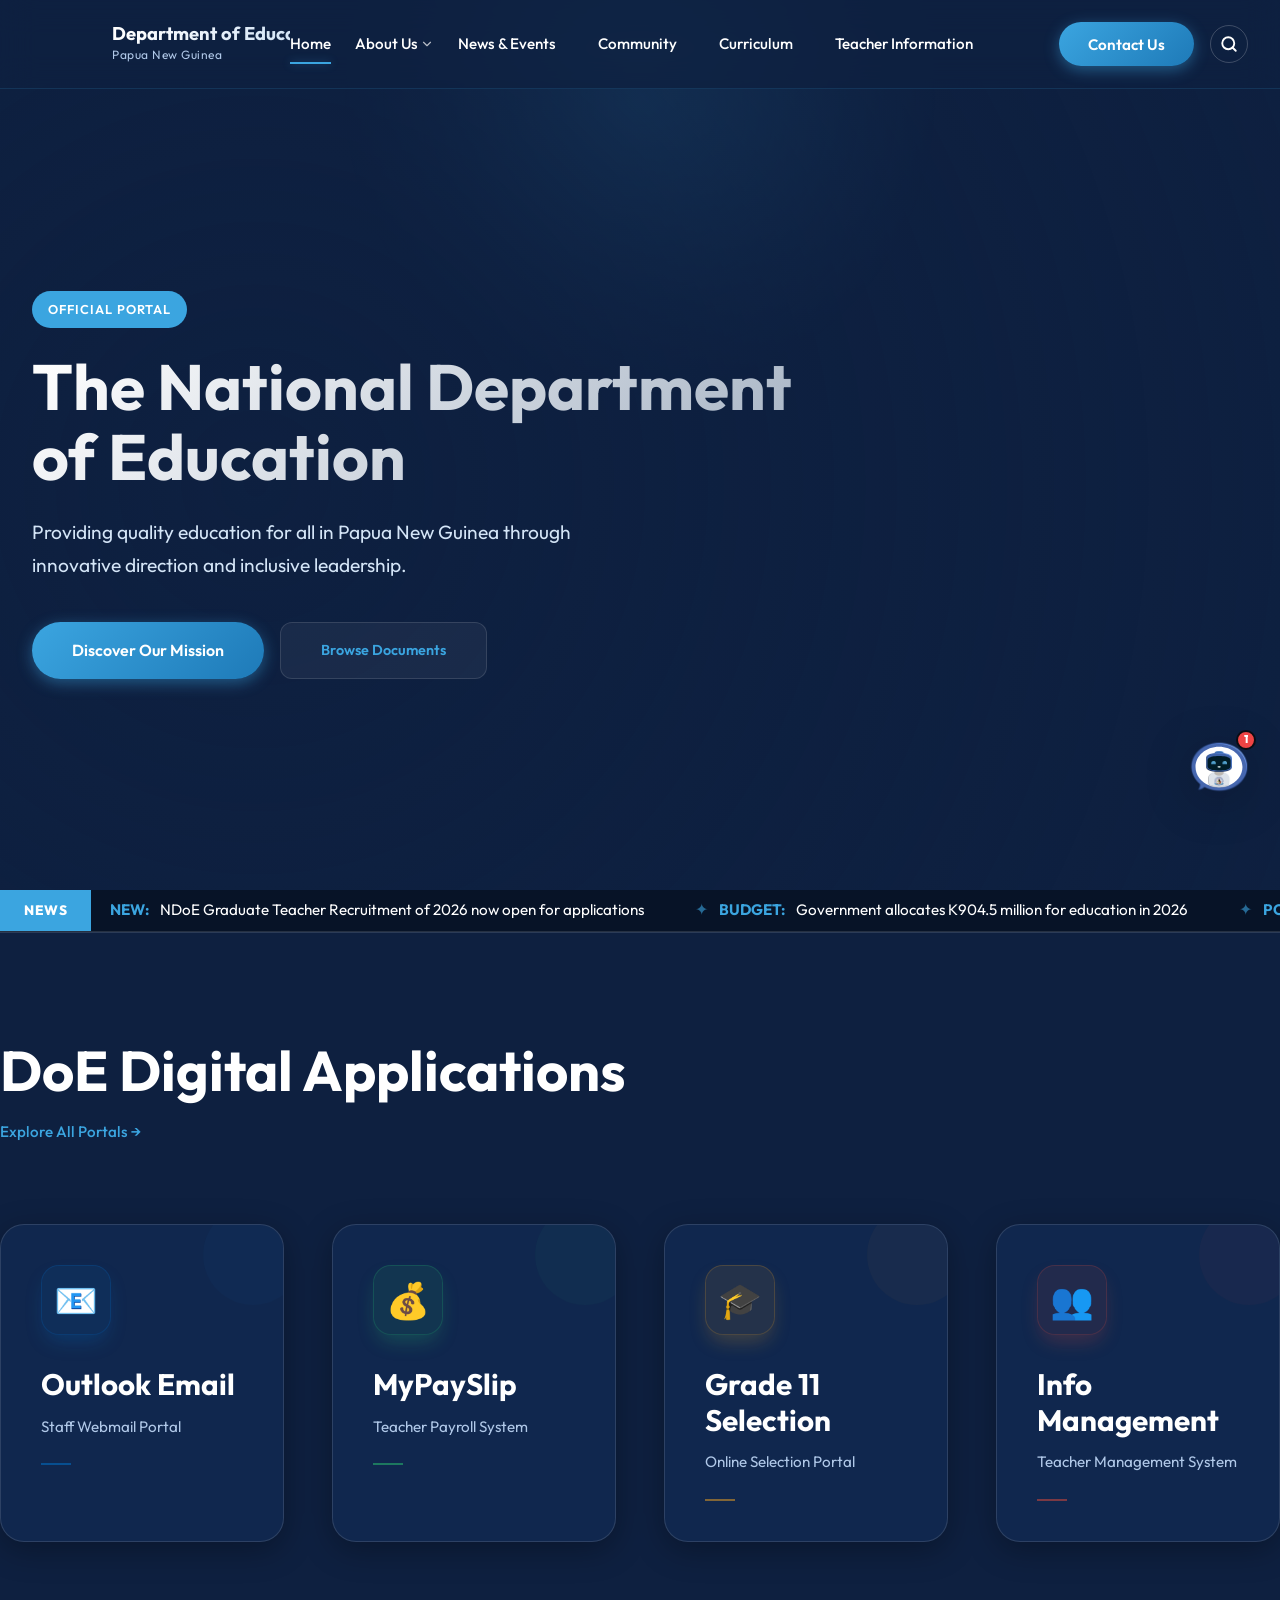
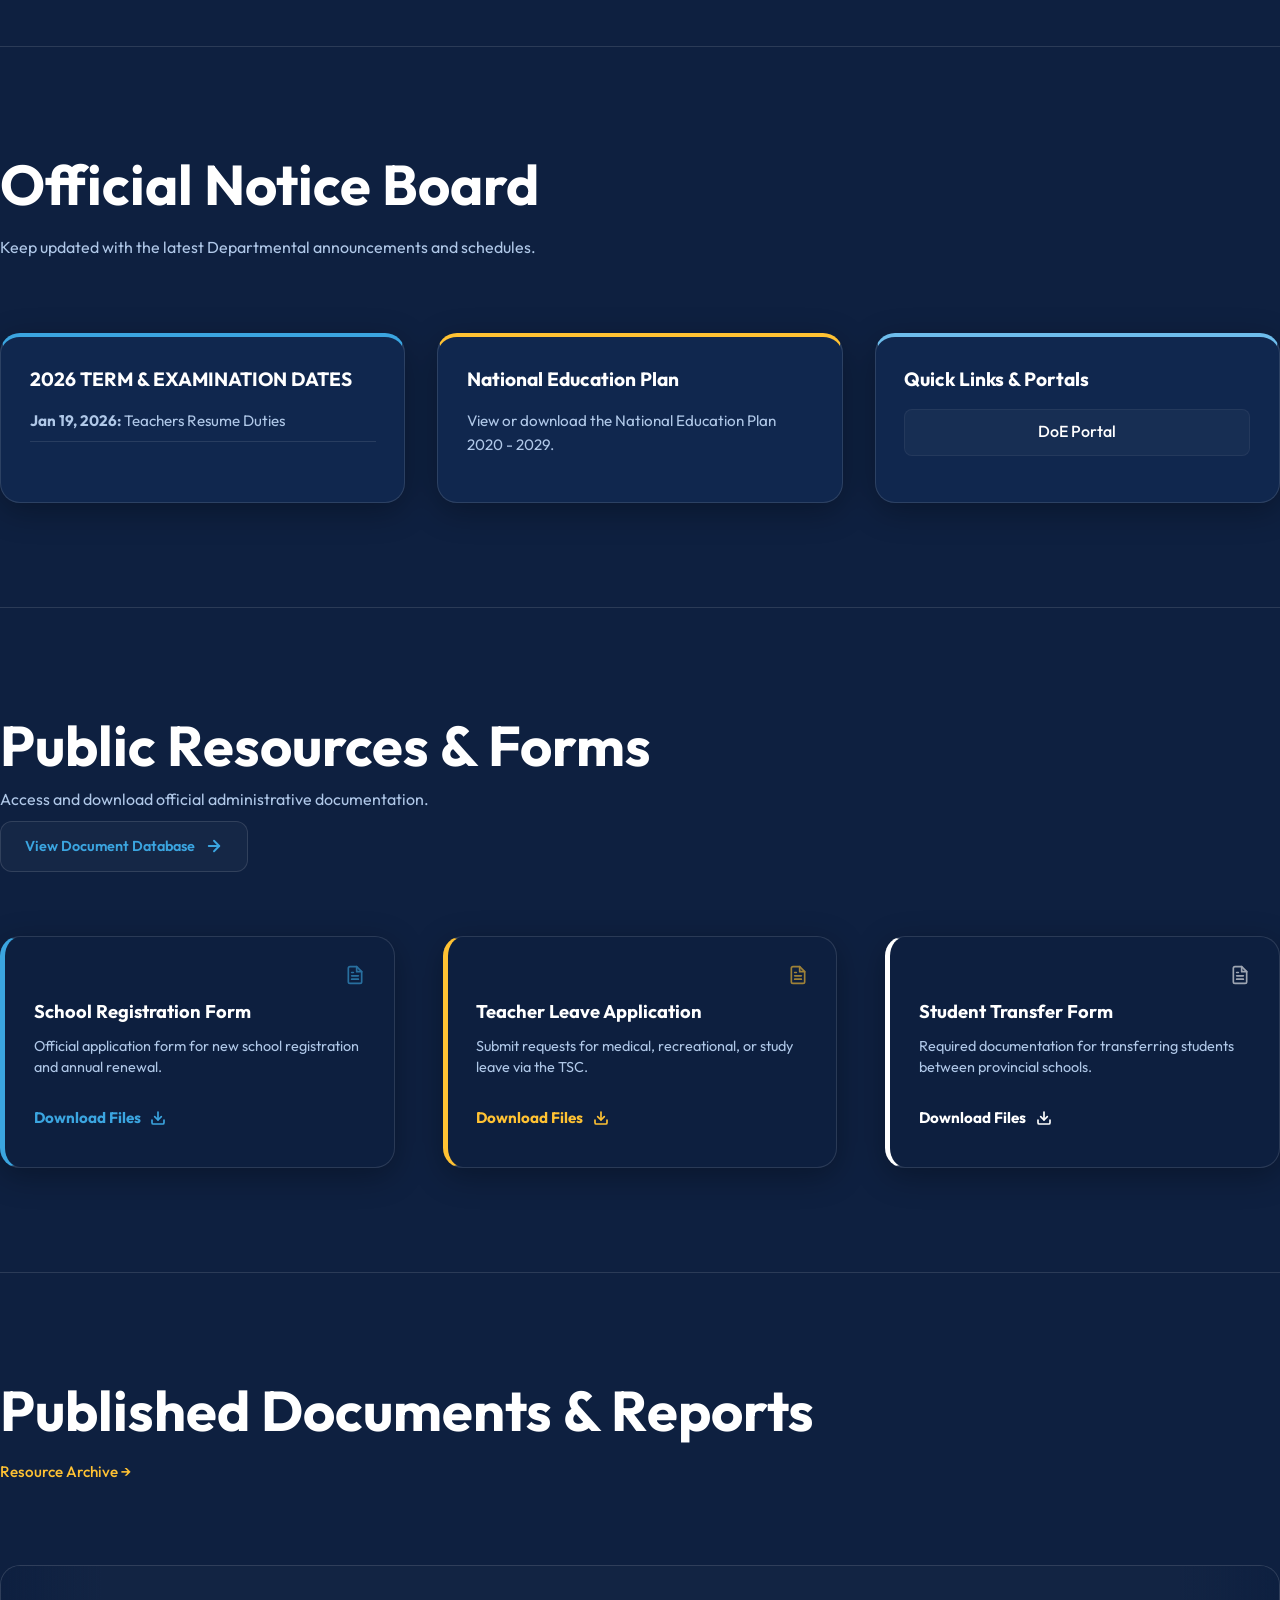
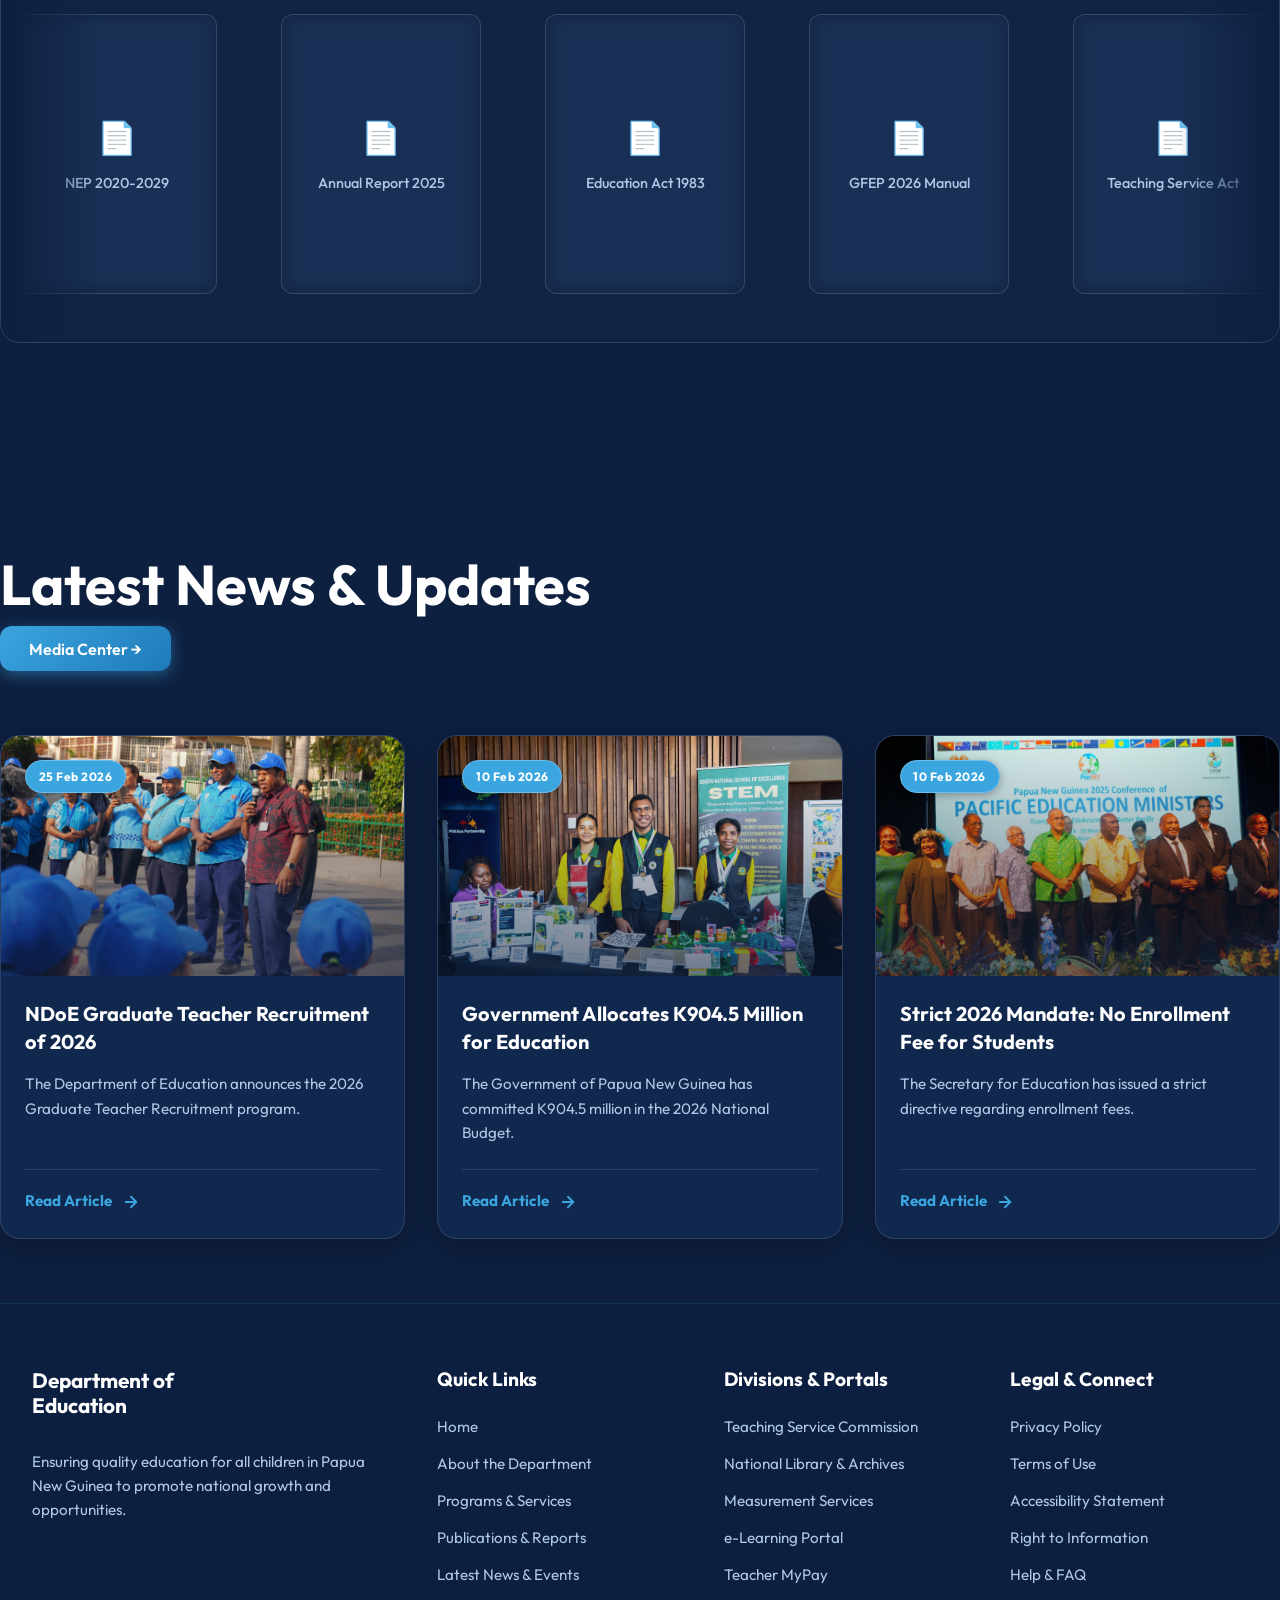
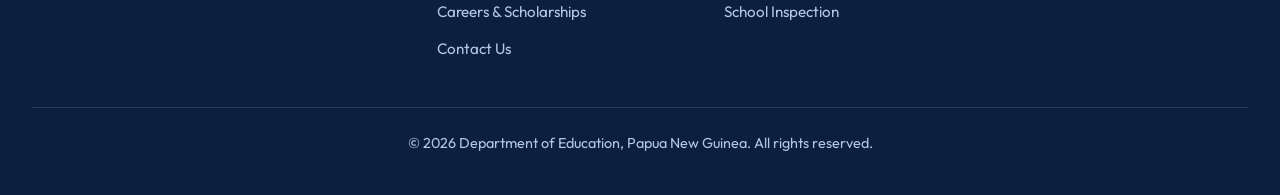
==== index.html @ d60a04a7 "style: Remove obsolete contact info blocks from page footer" ====
<!DOCTYPE html>
<html lang="en">

<head>
    <meta charset="UTF-8">
    <meta name="viewport" content="width=device-width, initial-scale=1.0, maximum-scale=1.0, user-scalable=no">
    <title>Department of Education | Papua New Guinea</title>
    <meta name="description"
        content="National Department of Education Papua Guinea — Providing quality education, curriculum resources, and administrative services for all PNG citizens.">
    <meta name="keywords"
        content="Education PNG, Papua New Guinea Schools, DoE PNG, Curriculum Resources, Teacher Resources, PNG Education Portal">
    <link rel="canonical" href="https://education.gov.pg">

    <!-- Open Graph / Facebook -->
    <meta property="og:type" content="website">
    <meta property="og:url" content="https://education.gov.pg/">
    <meta property="og:title" content="Department of Education | Papua New Guinea">
    <meta property="og:description"
        content="Providing quality education and resources for all citizens of Papua New Guinea.">
    <meta property="og:image" content="https://education.gov.pg/assets/images/logo/DoE-Logo.png">

    <!-- Twitter -->
    <meta property="twitter:card" content="summary_large_image">
    <meta property="twitter:url" content="https://education.gov.pg/">
    <meta property="twitter:title" content="Department of Education | Papua New Guinea">
    <meta property="twitter:description"
        content="Providing quality education and resources for all citizens of Papua New Guinea.">
    <meta property="twitter:image" content="https://education.gov.pg/assets/images/logo/DoE-Logo.png">

    <!-- Styles & Fonts -->
    <link rel="preconnect" href="https://fonts.googleapis.com">
    <link rel="preconnect" href="https://fonts.gstatic.com" crossorigin>
    <link href="https://fonts.googleapis.com/css2?family=Outfit:wght@300;400;500;600;700;800&display=swap"
        rel="stylesheet">
    <link rel="icon" id="favicon" type="image/png" href="assets/images/logo/DoE-Logo.png?v=2">
    <link rel="stylesheet" href="styles.css?v=2026.15">

    <!-- Lucide Icons -->
    <script src="https://unpkg.com/lucide@latest" defer></script>

    <!-- Preload Critical Assets -->
    <link rel="preload" href="components/api.js?v=2026.12" as="script">
    <link rel="preload" href="router.js?v=2026.6" as="script">
    <link rel="preload" href="components/home.js?v=2026.6" as="script">

    <meta name="theme-color" content="#0a0d14">
</head>

<body>
    <div id="toast-container" class="toast-container"></div>
    <div id="glow-blob"></div>

    <header class="glass-header">
        <div class="header-container">
            <a href="#home" class="logo">
                <img src="[data-uri]"
                    alt="Department Logo" id="header-logo" class="logo-img-placeholder">
                <div class="logo-text">
                    <h1 id="header-title">Department of Education</h1>
                    <span id="header-subtitle">Papua New Guinea</span>
                </div>
            </a>

            <nav class="main-nav">
                <a href="#home" class="nav-link">Home</a>

                <div class="dropdown">
                    <a href="#about" class="nav-link">About Us <svg xmlns="http://www.w3.org/2000/svg"
                            viewBox="0 0 24 24" fill="none" stroke="currentColor" stroke-width="2"
                            stroke-linecap="round" stroke-linejoin="round"
                            class="lucide lucide-chevron-down nav-icon-sm arrow">
                            <path d="m6 9 6 6 6-6" />
                        </svg></a>
                    <div class="dropdown-content glass-panel">
                        <a href="#about" class="dropdown-item">Mission & Vision</a>
                        <a href="#about" class="dropdown-item">Organizational Structure</a>
                        <a href="#about" class="dropdown-item">History</a>
                        <a href="#faq" class="dropdown-item" style="color: var(--primary-light); font-weight: 600;">FAQ
                            (Help Center)</a>
                        <hr class="dropdown-divider">
                        <div class="nested-dropdown" id="programs-nested">
                            <div class="dropdown-item nested-trigger" onclick="toggleNested(event)">
                                Programs & Services <svg xmlns="http://www.w3.org/2000/svg" viewBox="0 0 24 24"
                                    fill="none" stroke="currentColor" stroke-width="2" stroke-linecap="round"
                                    stroke-linejoin="round" class="lucide lucide-chevron-right nav-icon-sm arrow">
                                    <path d="m9 18 6-6-6-6" />
                                </svg>
                            </div>
                            <div class="nested-content">
                                <a href="#programs" class="dropdown-item sub-item">Overview</a>
                                <a href="#programs" class="dropdown-item sub-item">Activities</a>
                                <a href="#programs" class="dropdown-item sub-item">e-Participations</a>
                                <a href="#programs" class="dropdown-item sub-item">Consultation Papers</a>
                                <a href="#forms" class="dropdown-item sub-item">Public Forms</a>
                                <a href="#app-gallery" class="dropdown-item sub-item">Digital Applications</a>
                            </div>
                        </div>

                        <div class="nested-dropdown" id="publications-nested">
                            <div class="dropdown-item nested-trigger" onclick="toggleNested(event)">
                                Publications <svg xmlns="http://www.w3.org/2000/svg" viewBox="0 0 24 24" fill="none"
                                    stroke="currentColor" stroke-width="2" stroke-linecap="round"
                                    stroke-linejoin="round" class="lucide lucide-chevron-right nav-icon-sm arrow">
                                    <path d="m9 18 6-6-6-6" />
                                </svg>
                            </div>
                            <div class="nested-content">
                                <a href="#publications" class="dropdown-item sub-item">Overview</a>
                                <a href="#publications" class="dropdown-item sub-item">Annual Reports</a>
                                <a href="#publications" class="dropdown-item sub-item">Legislations</a>
                                <a href="#publications" class="dropdown-item sub-item">Government Plans</a>
                                <a href="#publications" class="dropdown-item sub-item">Education Policy</a>
                                <a href="#gtfs" class="dropdown-item sub-item">GTFS Reports</a>
                            </div>
                        </div>

                        <div class="nested-dropdown" id="careers-nested">
                            <div class="dropdown-item nested-trigger" onclick="toggleNested(event)">
                                Careers <svg xmlns="http://www.w3.org/2000/svg" viewBox="0 0 24 24" fill="none"
                                    stroke="currentColor" stroke-width="2" stroke-linecap="round"
                                    stroke-linejoin="round" class="lucide lucide-chevron-right nav-icon-sm arrow">
                                    <path d="m9 18 6-6-6-6" />
                                </svg>
                            </div>
                            <div class="nested-content">
                                <a href="#careers" class="dropdown-item sub-item">Job Opportunities</a>
                                <a href="#careers" class="dropdown-item sub-item">Scholarships</a>
                            </div>
                        </div>
                    </div>
                </div>

                <div class="dropdown">
                    <a href="#news" class="nav-link">News & Events <i data-lucide="chevron-down" class="nav-icon-sm"></i></a>
                    <div class="dropdown-content glass-panel">
                        <a href="#press-release" class="dropdown-item">Press Releases</a>
                        <a href="#gallery" class="dropdown-item">Gallery</a>
                        <a href="#calendars" class="dropdown-item">Calendars & Term Dates</a>
                        <a href="#news" class="dropdown-item">Latest News</a>
                    </div>
                </div>

                <div class="dropdown">
                    <a href="javascript:void(0)" class="nav-link">Community <i data-lucide="chevron-down" class="nav-icon-sm"></i></a>
                    <div class="dropdown-content glass-panel">
                        <a href="#calendars" class="dropdown-item">Term Dates & Calendars</a>
                        <a href="#faq" class="dropdown-item">Help & FAQs</a>
                        <a href="#forms" class="dropdown-item">Forms & Downloads</a>
                    </div>
                </div>

                <div class="dropdown">
                    <a href="javascript:void(0)" class="nav-link">Curriculum <i data-lucide="chevron-down" class="nav-icon-sm"></i></a>
                    <div class="dropdown-content glass-panel">
                        <a href="#elementary" class="dropdown-item">Elementary</a>
                        <a href="#primary" class="dropdown-item">Primary</a>
                        <a href="#secondary" class="dropdown-item">Secondary</a>
                        <a href="#textbooks" class="dropdown-item">Textbooks</a>
                    </div>
                </div>

                <div class="dropdown">
                    <a href="javascript:void(0)" class="nav-link">Teacher Information <i data-lucide="chevron-down" class="nav-icon-sm"></i></a>
                    <div class="dropdown-content glass-panel">
                        <a href="#form-teacher-query" class="dropdown-item">Teacher Query (EDB021)</a>
                        <a href="#app-gallery" class="dropdown-item">Teacher MyPay</a>
                    </div>
                </div>

            </nav>

            <!-- Header Actions (Buttons + Hamburger) -->
            <div class="header-actions">
                <a href="#contact" class="nav-link btn-primary header-btn-contact">
                    <span class="btn-text">Contact Us</span>
                    <svg class="lucide lucide-phone nav-icon-sm mobile-only-icon" style="display:none; width: 18px; height: 18px;"><path d="M22 16.92v3a2 2 0 0 1-2.18 2 19.79 19.79 0 0 1-8.63-3.07 19.5 19.5 0 0 1-6-6 19.79 19.79 0 0 1-3.07-8.67A2 2 0 0 1 4.11 2h3a2 2 0 0 1 2 1.72 12.84 12.84 0 0 0 .7 2.81 2 2 0 0 1-.45 2.11L8.09 9.91a16 16 0 0 0 6 6l1.27-1.27a2 2 0 0 1 2.11-.45 12.84 12.84 0 0 0 2.81.7A2 2 0 0 1 22 16.92z"/></svg>
                </a>

                <button class="search-toggle" aria-label="Search" title="Search (Ctrl+K)">
                    <svg viewBox="0 0 24 24" width="18" height="18" fill="none" stroke="currentColor" stroke-width="2.5"
                        stroke-linecap="round" stroke-linejoin="round">
                        <circle cx="11" cy="11" r="8" />
                        <line x1="21" y1="21" x2="16.65" y2="16.65" />
                    </svg>
                </button>

                <button class="mobile-toggle" aria-label="Toggle Menu">
                    <span></span><span></span><span></span>
                </button>
            </div>
        </div>
    </header>

    <!-- Search Overlay -->
    <div class="search-overlay" id="search-overlay">
        <!-- Close button is a direct child of overlay, NOT inner — prevents transform breaking position:fixed -->
        <button class="search-close-btn" id="search-close-btn" aria-label="Close Search">&times;</button>
        <div class="search-overlay-inner">
            <h2 class="search-overlay-title">Search the Department of Education</h2>
            <div class="search-input-wrapper">
                <svg class="search-input-icon" viewBox="0 0 24 24" width="22" height="22" fill="none"
                    stroke="currentColor" stroke-width="2" stroke-linecap="round" stroke-linejoin="round">
                    <circle cx="11" cy="11" r="8" />
                    <line x1="21" y1="21" x2="16.65" y2="16.65" />
                </svg>
                <input type="text" id="site-search-input" class="search-input"
                    placeholder="Type to search pages, news, publications..." autocomplete="off">
            </div>
            <div class="search-results" id="search-results">
                <div class="search-placeholder-text">Start typing to find pages, news articles, forms, and more...</div>
            </div>
        </div>
    </div>

    <!-- Gallery Modal (Album/Category View) -->
    <div class="gallery-modal" id="gallery-modal">
        <div class="gallery-modal-inner">
            <span class="gallery-modal-close" id="gallery-modal-close">&times;</span>
            <div id="gallery-album-header" class="gallery-album-header">
                <h2 id="gallery-album-title" class="gallery-album-title"></h2>
                <p id="gallery-album-desc" class="gallery-album-desc"></p>
            </div>
            <div class="gallery-modal-grid" id="gallery-modal-grid">
                <!-- Category images will be injected here -->
            </div>
        </div>
    </div>

    <div class="detail-modal" id="detail-modal">
        <span class="detail-modal-close" id="detail-modal-close">&times;</span>
        <img class="detail-modal-content" id="detail-modal-img" alt="Detailed event image view">
    </div>

    <main id="app-content">
        <!-- SPA Content injected here by router.js -->
    </main>

    <footer class="glass-footer">
        <div class="footer-container">
            <div class="footer-col">
                <div class="footer-brand">
                    <img src="" alt="Logo" id="footer-logo-img" class="footer-logo" style="display:none;" onload="this.style.display='block'">
                    <h3 id="footer-brand-title">Department of<br>Education</h3>
                </div>
                <p id="footer-brand-desc">Ensuring quality education for all children in Papua New Guinea to promote national growth and opportunities.</p>

            </div>

            <div class="footer-col">
                <h3>Quick Links</h3>
                <a href="#home">Home</a>
                <a href="#about">About the Department</a>
                <a href="#programs">Programs & Services</a>
                <a href="#publications">Publications & Reports</a>
                <a href="#news">Latest News & Events</a>
                <a href="#careers">Careers & Scholarships</a>
                <a href="#contact">Contact Us</a>
            </div>

            <div class="footer-col">
                <h3>Divisions & Portals</h3>
                <a href="#about">Teaching Service Commission</a>
                <a href="#about">National Library & Archives</a>
                <a href="#publications">Measurement Services</a>
                <a href="#app-gallery">e-Learning Portal</a>
                <a href="#app-gallery">Teacher MyPay</a>
                <a href="#about">School Inspection</a>
            </div>

            <div class="footer-section">
                <h3>Legal & Connect</h3>
                <a href="#privacy">Privacy Policy</a>
                <a href="#terms">Terms of Use</a>
                <a href="#accessibility">Accessibility Statement</a>
                <a href="#rti">Right to Information</a>
                <a href="#faq">Help & FAQ</a>
            </div>
        </div>
        <div class="footer-bottom">
            <p id="footer-copyright">&copy; 2026 Department of Education, Papua New Guinea. All rights reserved.</p>
        </div>
    </footer>

    <!-- Utilities and App Logic -->
    <script src="components/api.js?v=2026.12"></script>
    <script src="components/home.js?v=2026.12" defer></script>
    <script src="components/about.js?v=2026.12" defer></script>
    <script src="components/programs.js?v=2026.12" defer></script>
    <script src="components/publications.js?v=2026.12" defer></script>
    <script src="components/news.js?v=2026.12" defer></script>
    <script src="components/careers.js?v=2026.12" defer></script>
    <script src="components/contact.js?v=2026.12" defer></script>
    <script src="components/forms.js?v=2026.12" defer></script>
    <script src="components/form_detail.js?v=2026.12" defer></script>
    <script src="components/form-teacher-query.js?v=2026.12" defer></script>
    <script src="components/app_gallery.js?v=2026.12" defer></script>
    <script src="components/news_detail.js?v=2026.12" defer></script>
    <script src="components/search.js?v=2026.12" defer></script>
    <script src="components/elementary.js?v=2026.12" defer></script>
    <script src="components/primary.js?v=2026.12" defer></script>
    <script src="components/secondary.js?v=2026.12" defer></script>
    <script src="components/textbooks.js?v=2026.12" defer></script>
    <script src="components/gtfs.js?v=2026.12" defer></script>
    <script alt="legal policy component" src="components/legal.js?v=2026.12" defer></script>
    <script src="components/gallery.js?v=2026.12" defer></script>
    <script src="components/press-release.js?v=2026.12" defer></script>
    <script src="components/scholarships.js?v=2026.12" defer></script>
    <script src="components/leaders.js?v=2026.12" defer></script>
    <script src="components/faq.js?v=2026.12" defer></script>
    <script src="components/calendars.js?v=2026.12" defer></script>
    <script src="components/notices.js?v=2026.12" defer></script>
    <script src="router.js?v=2026.12" defer></script>
    
    <script>
        // Init Lucide
        if (window.lucide) lucide.createIcons();

        // Hamburger Menu & Mobile Accordion Logic
        document.addEventListener('DOMContentLoaded', () => {
            // Init Lucide safely
            if (window.lucide) window.lucide.createIcons();
            const toggle = document.querySelector('.mobile-toggle');
            const nav = document.querySelector('.main-nav');
            
            // Toggle main menu via hamburger
            toggle.addEventListener('click', () => {
                nav.classList.toggle('active');
                toggle.classList.toggle('active');
            });

            // Handle link clicks natively and smartly
            nav.querySelectorAll('a').forEach(link => {
                link.addEventListener('click', (e) => {
                    const dropdownParent = link.parentElement;
                    const isMobileAccordion = window.innerWidth <= 900 && dropdownParent.classList.contains('dropdown') && link.classList.contains('nav-link');
                    
                    if (isMobileAccordion) {
                        e.preventDefault(); 
                        const isAlreadyOpen = dropdownParent.classList.contains('mobile-expanded');
                        
                        // Close all primary dropdowns and nested sub-menus before opening the new one
                        document.querySelectorAll('.dropdown').forEach(d => d.classList.remove('mobile-expanded'));
                        document.querySelectorAll('.nested-dropdown').forEach(nd => nd.classList.remove('active'));
                        
                        if (!isAlreadyOpen) {
                            dropdownParent.classList.add('mobile-expanded');
                        }
                    } else {
                        // Regular link click - close menu
                        nav.classList.remove('active');
                        toggle.classList.remove('active');
                        document.querySelectorAll('.dropdown').forEach(d => d.classList.remove('mobile-expanded'));
                        document.querySelectorAll('.nested-dropdown').forEach(nd => nd.classList.remove('active'));
                    }
                });
            });

            // Global Modal Handlers
            window.openModal = function(id) {
                document.getElementById(id).classList.add('active');
                document.body.style.overflow = 'hidden'; // Stop background scroll
                
                // Temporarily boost the main wrapper's stacking context strictly over the nav bar
                const appContainer = document.getElementById('app-content');
                appContainer.style.position = 'relative';
                appContainer.style.zIndex = '9999'; 
            };
            
            window.closeModal = function(e, id) {
                // If the event triggered from the background click OR specifically on the close button
                if (!e || e.target === e.currentTarget) {
                    document.getElementById(id).classList.remove('active');
                    document.body.style.overflow = 'auto'; // Restore scroll
                    
                    // Release the main wrapper constraint so the transparent nav works again
                    document.getElementById('app-content').style.zIndex = 'auto';
                }
            };

            // Toggle nested sub-menus (Accordion style within dropdowns)
            window.toggleNested = function(e) {
                e.preventDefault();
                e.stopPropagation();
                const parent = e.currentTarget.closest('.nested-dropdown');
                if (parent) {
                    // Close other nested sub-menus in the same container
                    const siblingNested = parent.parentElement.querySelectorAll('.nested-dropdown');
                    siblingNested.forEach(el => {
                        if (el !== parent) el.classList.remove('active');
                    });
                    
                    parent.classList.toggle('active');
                }
            };

            // Global Click Away to Close Submenus and Dropdowns
            document.addEventListener('click', (e) => {
                const isNav = e.target.closest('.main-nav');
                const isToggle = e.target.closest('.mobile-toggle');
                
                // On desktop it's usually hover, but for click-to-open or mobile-expanded:
                if (!isNav && !isToggle) {
                    document.querySelectorAll('.dropdown').forEach(d => d.classList.remove('mobile-expanded'));
                    document.querySelectorAll('.nested-dropdown').forEach(nd => nd.classList.remove('active'));
                    
                    // Also close mobile menu if clicking outside
                    nav.classList.remove('active');
                    toggle.classList.remove('active');
                }
            });

            // Handle Escape key to close everything
            document.addEventListener('keydown', (e) => {
                if (e.key === 'Escape') {
                    document.querySelectorAll('.dropdown').forEach(d => d.classList.remove('mobile-expanded'));
                    document.querySelectorAll('.nested-dropdown').forEach(nd => nd.classList.remove('active'));
                    nav.classList.remove('active');
                    toggle.classList.remove('active');
                    document.querySelectorAll('.modal, .modal-overlay').forEach(m => m.classList.remove('active'));
                    document.body.style.overflow = 'auto';
                }
            });
            // ─── Table Scroll State Manager ──────────────────────────
            // Watches for tables injected by the SPA router and applies
            // at-start / at-end classes for the CSS fade-edge mask.
            function initTableScrollers(root) {
                root = root || document;
                root.querySelectorAll('.table-inner').forEach(function(inner) {
                    if (inner.dataset.scrollInit) return; // already wired
                    inner.dataset.scrollInit = '1';

                    function update() {
                        const atStart = inner.scrollLeft <= 4;
                        const atEnd   = inner.scrollLeft + inner.clientWidth >= inner.scrollWidth - 4;
                        inner.classList.toggle('at-start', atStart);
                        inner.classList.toggle('at-end',   atEnd);

                        // Show/hide the hint pill
                        const hint = inner.parentElement.querySelector('.table-scroll-hint');
                        if (hint) hint.style.display = (inner.scrollWidth > inner.clientWidth) ? 'flex' : 'none';
                    }

                    // Inject mobile scroll hint if not already there
                    const wrap = inner.closest('.table-scroll-wrap');
                    if (wrap && !wrap.querySelector('.table-scroll-hint')) {
                        const hint = document.createElement('div');
                        hint.className = 'table-scroll-hint';
                        hint.innerHTML = '<svg viewBox="0 0 24 24" width="14" height="14" fill="none" stroke="currentColor" stroke-width="2"><polyline points="15 18 9 12 15 6"/></svg> Scroll <svg viewBox="0 0 24 24" width="14" height="14" fill="none" stroke="currentColor" stroke-width="2"><polyline points="9 18 15 12 9 6"/></svg>';
                        wrap.appendChild(hint);
                    }

                    inner.addEventListener('scroll', update, { passive: true });
                    window.addEventListener('resize', update, { passive: true });
                    update(); // run immediately
                });
            }

            // Run on first load
            initTableScrollers();

            // Re-run whenever the SPA injects new content
            const _appContent = document.getElementById('app-content');
            if (_appContent) {
                new MutationObserver(function() {
                    initTableScrollers(_appContent);
                }).observe(_appContent, { childList: true, subtree: true });
            }

            // ─── Back to Top Logic ──────────────────────────
            const backToTopBtn = document.getElementById('back-to-top');
            window.addEventListener('scroll', () => {
                if (window.scrollY > 600) {
                    backToTopBtn.classList.add('active');
                } else {
                    backToTopBtn.classList.remove('active');
                }
            }, { passive: true });

            backToTopBtn.addEventListener('click', () => {
                window.scrollTo({ top: 0, behavior: 'smooth' });
            });

            // ─── Global Branding Injection ──────────────────
            async function applyGlobalBranding() {
                const settings = await window.DoEAPI.loadSettings();
                if (!settings) return;

                const headerLogoUrl = window.DoEAPI.imgUrl(settings.site_logo);
                const footerLogoUrl = window.DoEAPI.imgUrl(settings.footer_logo || settings.site_logo);
                const faviconUrl = window.DoEAPI.imgUrl(settings.site_favicon);
                
                // Update Logos
                const hLogo = document.getElementById('header-logo');
                const fLogo = document.getElementById('footer-logo-img');
                const fav = document.getElementById('favicon');

                if (hLogo && headerLogoUrl) hLogo.src = headerLogoUrl;
                if (fLogo && footerLogoUrl) fLogo.src = footerLogoUrl;
                if (fav) fav.href = faviconUrl || '[data-uri]';

                // Update Footer Branding (Titles & Text)
                if (settings.site_description) document.getElementById('footer-brand-desc').innerText = settings.site_description;
                if (settings.site_copyright) document.getElementById('footer-copyright').innerHTML = settings.site_copyright;
                
                // Update Footer Brand Name (handles the <br> line break if present)
                if (settings.site_title) {
                    const brandTitle = document.getElementById('footer-brand-title');
                    if (brandTitle) brandTitle.innerHTML = settings.site_title.replace('Department of ', 'Department of<br>');
                }
            }

            applyGlobalBranding();
        });
    </script>
    <!-- DoE AI Chatbot (EduBot) -->
    <script src="components/chatbot.js?v=2026.1" defer></script>
</body>
</html>
---- styles.css ----
html {
    scroll-padding-top: 110px;
}

:root {
    --bg-dark: #0e2040;
    --bg-deeper: #081426;
    --bg-card: rgba(20, 50, 95, 0.45);
    --glass-border: rgba(255, 255, 255, 0.12);
    --glass-glow: rgba(59, 165, 224, 0.15);
    --primary: #3ba5e0;
    --primary-light: #6ebdec;
    --primary-glow: rgba(59, 165, 224, 0.45);
    --accent: #ffc233;
    --accent-red: #e74c3c;
    --text-main: #ffffff;
    --text-muted: #b0c8e8;
    --transition: 0.3s cubic-bezier(0.25, 0.8, 0.25, 1);
    
    /* Layout Tokens (Desktop-First Base) */
    --section-spacing: 6.5rem;
    --grid-gap: 3rem;
    --card-padding: 3.5rem;
    --header-margin: 4.5rem;
}

/* Tablet & Mobile Progressive Downgrades */
@media (max-width: 1024px) {
    :root {
        --section-spacing: 4rem;
        --grid-gap: 2rem;
        --card-padding: 2.5rem;
        --header-margin: 2.5rem;
    }
}

@media (max-width: 767px) {
    :root {
        --section-spacing: 2.5rem;
        --grid-gap: 1.25rem;
        --card-padding: 1.5rem;
        --header-margin: 1.5rem;
    }
}

/* Lucide Icon Global Styles */
i[data-lucide], svg.lucide {
    width: 20px;
    height: 20px;
    vertical-align: middle;
    stroke-width: 2px;
}

.nav-icon-sm {
    width: 14px !important;
    height: 14px !important;
    margin-left: 4px;
    opacity: 0.7;
}

/* Base Styles */
* {
    margin: 0;
    padding: 0;
    box-sizing: border-box;
}

body {
    font-family: 'Outfit', sans-serif;
    background-color: var(--bg-dark);
    color: var(--text-main);
    line-height: 1.6;
    overflow-x: hidden;
    position: relative;
}

/* Background Animated Blob */
#glow-blob {
    position: fixed;
    top: -200px;
    left: 50%;
    transform: translateX(-50%);
    width: 600px;
    height: 600px;
    background: radial-gradient(circle, var(--primary-glow) 0%, rgba(59, 165, 224, 0.1) 50%, transparent 70%);
    opacity: 0.7;
    z-index: -1;
    pointer-events: none;
    animation: pulse 8s infinite alternate;
}

@keyframes pulse {
    0% { transform: translateX(-50%) scale(1); opacity: 0.5; }
    100% { transform: translateX(-40%) scale(1.2); opacity: 0.8; }
}

/* Typography */
h1, h2, h3, h4 {
    font-weight: 700;
    line-height: 1.2;
    margin-bottom: 1rem;
}

h2, .section-title { font-size: clamp(2.25rem, 5vw, 3.5rem); }
h3 { font-size: clamp(1.4rem, 2.5vw, 1.85rem); }

/* Readability - Constrained Line Length on Desktop */
.hero-p, .section-p {
    max-width: 850px;
    margin-left: auto;
    margin-right: auto;
    line-height: 1.7;
}

.text-left .hero-p, .text-left .section-p {
    margin-left: 0;
}

a {
    color: var(--text-main);
    text-decoration: none;
    transition: var(--transition);
}

.glass-panel {
    background: var(--bg-card);
    -webkit-backdrop-filter: blur(12px);
    backdrop-filter: blur(12px);
    border: 1px solid var(--glass-border);
    border-radius: 20px;
    box-shadow: 0 8px 32px rgba(0, 0, 0, 0.3);
    transition: var(--transition);
}

.glass-panel:hover {
    border-color: rgba(255, 255, 255, 0.25);
    box-shadow: 0 12px 40px rgba(0, 0, 0, 0.4), 0 0 20px var(--glass-glow);
}

/* Section Background Variants */
.section-variant-1 {
    background: radial-gradient(circle at 10% 20%, rgba(59, 165, 224, 0.05) 0%, transparent 50%),
                radial-gradient(circle at 90% 80%, rgba(245, 166, 35, 0.03) 0%, transparent 50%);
}

.section-variant-2 {
    background: linear-gradient(180deg, var(--bg-dark) 0%, var(--bg-deeper) 100%);
    border-top: 1px solid var(--glass-border);
}

.section-variant-3 {
    background: rgba(20, 40, 70, 0.3) url("data:image/svg+xml,%3Csvg width='60' height='60' viewBox='0 0 60 60' xmlns='http://www.w3.org/2000/svg'%3E%3Cg fill='none' fill-rule='evenodd'%3E%3Cg fill='%23ffffff' fill-opacity='0.02'%3E%3Cpath d='M36 34v-4h-2v4h-4v2h4v4h2v-4h4v-2h-4zm0-30V0h-2v4h-4v2h4v4h2V6h4V4h-4zM6 34v-4H4v4H0v2h4v4h2v-4h4v-2H6zM6 4V0H4v4H0v2h4v4h2V6h4V4H6z'/%3E%3C/g%3E%3C/g%3E%3C/svg%3E");
}

/* Entrance Animations - Modern Staggered Look */
.reveal-up { 
    opacity: 0; 
    transform: translateY(30px); 
    transition: all 0.8s cubic-bezier(0.165, 0.84, 0.44, 1);
    visibility: hidden;
}
.reveal-up.active { 
    opacity: 1; 
    transform: translateY(0); 
    visibility: visible;
}

/* Fail-safe reveal for hero elements to avoid blank top section */
.hero .reveal-up,
.internal-hero .reveal-up,
.subpage-header .reveal-up {
    animation: revealIn 1s ease forwards 0.3s;
}

@keyframes revealIn {
    to { opacity: 1; transform: translateY(0); visibility: visible; }
}

.internal-hero {
    min-height: 350px;
    padding: 140px 2rem 80px;
    display: flex;
    flex-direction: column;
    align-items: center;
    justify-content: center;
    text-align: center;
    background: linear-gradient(135deg, rgba(0, 112, 243, 0.6), rgba(10, 13, 20, 0.8), rgba(245, 166, 35, 0.3)), url('assets/images/other-tabs-header-banner/banner-bg.png') center/cover no-repeat;
    border-bottom: 1px solid var(--primary, #3ba5e0);
    position: relative;
    overflow: hidden;
}

@media (max-width: 767px) {
    .internal-hero {
        min-height: 240px;
        padding: 100px 1.25rem 40px;
    }
}

/* Inner container for .internal-hero Ã¢â‚¬â€ centers text properly on wide screens */
.internal-hero .hero-content-container {
    width: 100%;
    max-width: 1200px;
    margin: 0 auto;
    text-align: center;
    position: relative;
    z-index: 1;
}

.internal-hero .hero-content {
    max-width: 900px;
    margin: 0 auto;
    text-align: center;
}

/* Direct children of .internal-hero without a container */
.internal-hero > h1,
.internal-hero > p,
.internal-hero > .reveal-up {
    max-width: 900px;
    margin-left: auto;
    margin-right: auto;
    text-align: center;
    position: relative;
    z-index: 1;
}

.internal-hero::after {
    content: '';
    position: absolute;
    bottom: 0;
    left: 0;
    right: 0;
    height: 100px;
    background: linear-gradient(to top, var(--bg-dark, #0e2040), transparent);
}

.internal-hero h1 {
    font-size: clamp(2.5rem, 5vw, 3.5rem);
    font-family: 'Outfit', sans-serif;
    font-weight: 800;
    margin-bottom: 0.5rem;
    color: #fff;
    text-align: center;
}

.internal-hero p {
    font-size: 1.2rem;
    color: var(--text-muted);
    max-width: 750px;
    margin: 0 auto;
    text-align: center;
    line-height: 1.7;
}

/* Shared subpage header class */
.subpage-header {
    background: linear-gradient(135deg, rgba(0, 112, 243, 0.6), rgba(10, 13, 20, 0.8), rgba(245, 166, 35, 0.3)), url('assets/images/other-tabs-header-banner/banner-bg.png') center/cover no-repeat;
    padding: 140px 2rem 80px;
    min-height: 350px;
    display: flex;
    flex-direction: column;
    align-items: center;
    justify-content: center;
    text-align: center;
    position: relative;
    overflow: hidden;
    border-bottom: 1px solid var(--glass-border);
}

@media (max-width: 767px) {
    .subpage-header {
        padding: 100px 1.25rem 40px;
        min-height: 240px;
    }
}

.subpage-header-inner {
    max-width: 1200px;
    margin: 0 auto;
    position: relative;
    z-index: 1;
    text-align: center;
}

.subpage-header-inner h1 {
    font-size: clamp(2.5rem, 5vw, 3.5rem);
    font-weight: 800;
    margin-bottom: 0.5rem;
    letter-spacing: -1.5px;
    line-height: 1.1;
    color: #fff;
}

.subpage-header-inner p {
    font-size: 1.25rem;
    color: var(--text-muted);
    max-width: 800px;
    margin: 0 auto;
    line-height: 1.6;
}

/* Navigation */
.glass-header {
    position: fixed;
    top: 0;
    width: 100%;
    background: rgba(14, 32, 64, 0.88);
    -webkit-backdrop-filter: blur(16px);
    backdrop-filter: blur(16px);
    border-bottom: 1px solid rgba(59, 165, 224, 0.15);
    z-index: 1000;
    transition: var(--transition);
}

.header-container {
    max-width: 1600px;
    margin: 0 auto;
    padding: 0.75rem 2rem;
    display: flex;
    justify-content: space-between;
    align-items: center;
}

@media (min-width: 1025px) {
    .header-container {
        display: flex;
        justify-content: space-between;
        align-items: center;
        width: 100%;
    }
    .logo {
        flex: 1 0 0;
        min-width: 0;
    }
    .main-nav {
        display: flex;
        justify-content: center;
        gap: 2rem; /* Equally spaced apart */
        flex-shrink: 0;
    }
    .header-actions {
        flex: 1 0 0;
        display: flex;
        justify-content: flex-end;
        align-items: center;
    }
}

@media (max-width: 1024px) {
    .header-container {
        padding: 0.75rem 1.25rem;
    }
}

.logo {
    display: flex;
    align-items: center;
    gap: 1rem;
    flex-shrink: 0;
    max-width: 85%;
}

.logo-text {
    display: flex;
    flex-direction: column;
    min-width: 0; /* Allow text to shrink/wrap properly */
}


.logo-img-placeholder {
    width: 64px;
    height: 64px;
    object-fit: contain;
    object-position: center;
    background: transparent !important;
    border: none !important;
    box-shadow: none !important;
    padding: 0 !important;
    transition: var(--transition);
}

@media (max-width: 767px) {
    .logo-img-placeholder {
        width: 50px;
        height: 50px;
    }
}

.footer-logo {
    width: 110px;
    height: 110px;
    margin-bottom: 1rem;
    display: block;
    object-fit: contain;
    background: transparent !important;
    border: none !important;
    box-shadow: none !important;
    padding: 0 !important;
}

.logo-text h1 {
    font-size: 1.15rem;
    margin: 0;
    line-height: 1.1;
    background: linear-gradient(to right, #fff, #d4e5f7);
    -webkit-background-clip: text;
    -moz-background-clip: text;
    background-clip: text;
    -webkit-text-fill-color: transparent;
    color: #fff;
    white-space: nowrap;
}

.logo-text span {
    font-size: 0.75rem;
    color: var(--text-muted);
    font-weight: 400;
    letter-spacing: 0.5px;
}

@media (max-width: 767px) {
    .logo-text h1 { font-size: 1.05rem; }
    .logo-text span { font-size: 0.7rem; }
}

.main-nav {
    display: flex;
    align-items: center;
    gap: 1.5rem;
}

@media (max-width: 1024px) {
    .main-nav {
        gap: 1.5rem;
    }
}

@media (max-width: 900px) {
    .main-nav {
        flex-direction: column;
        position: fixed;
        top: 0;
        right: -100%;
        width: 280px;
        height: 100vh;
        background: var(--bg-card);
        backdrop-filter: blur(20px);
        -webkit-backdrop-filter: blur(20px);
        padding: 80px 1.5rem 2rem;
        gap: 1.5rem;
        transition: var(--transition);
        border-left: 1px solid var(--glass-border);
        z-index: 1000;
    }

    .main-nav.active {
        right: 0;
    }
}

/* Header action buttons group (search + buttons + hamburger) */
.header-actions {
    display: flex;
    align-items: center;
    gap: 1rem;
    justify-content: flex-end;
}

.header-btn-contact {
    margin: 0 !important;
}

@media (max-width: 767px) {
    .header-actions {
        gap: 0.5rem;
    }
    .header-btn-contact {
        padding: 0.6rem !important;
        border-radius: 50% !important;
        width: 40px;
        height: 40px;
    }
    .header-btn-contact {
        display: none !important;
    }
}

.nav-link {
    display: inline-flex;
    align-items: center;
    font-size: 0.95rem;
    font-weight: 500;
    position: relative;
    padding: 0.5rem 0;
}

.nav-link::after {
    content: '';
    position: absolute;
    bottom: 0;
    left: 0;
    width: 0%;
    height: 2px;
    background: var(--primary);
    transition: var(--transition);
    box-shadow: 0 0 8px var(--primary-glow);
}

.nav-link:hover::after, .nav-link.active::after {
    width: 100%;
}

.nav-link.btn-primary::after {
    display: none;
}

/* Search Toggle Button */
.search-toggle {
    background: none;
    border: 1px solid rgba(255,255,255,0.2);
    color: var(--text-main);
    cursor: pointer;
    padding: 0.5rem;
    border-radius: 50%;
    display: flex;
    align-items: center;
    justify-content: center;
    transition: var(--transition);
    width: 38px;
    height: 38px;
}

.search-toggle:hover {
    background: rgba(59, 165, 224, 0.2);
    border-color: var(--primary);
    color: var(--primary);
}

/* Ã¢â€â‚¬Ã¢â€â‚¬Ã¢â€â‚¬ Search Overlay Ã¢â€â‚¬Ã¢â€â‚¬Ã¢â€â‚¬Ã¢â€â‚¬Ã¢â€â‚¬Ã¢â€â‚¬Ã¢â€â‚¬Ã¢â€â‚¬Ã¢â€â‚¬Ã¢â€â‚¬Ã¢â€â‚¬Ã¢â€â‚¬Ã¢â€â‚¬Ã¢â€â‚¬Ã¢â€â‚¬Ã¢â€â‚¬Ã¢â€â‚¬Ã¢â€â‚¬Ã¢â€â‚¬Ã¢â€â‚¬Ã¢â€â‚¬Ã¢â€â‚¬Ã¢â€â‚¬Ã¢â€â‚¬Ã¢â€â‚¬Ã¢â€â‚¬Ã¢â€â‚¬Ã¢â€â‚¬Ã¢â€â‚¬Ã¢â€â‚¬Ã¢â€â‚¬ */
.search-overlay {
    position: fixed;
    inset: 0;
    background: rgba(7, 14, 30, 0.98);
    backdrop-filter: blur(28px);
    -webkit-backdrop-filter: blur(28px);
    z-index: 10000;
    display: flex;
    flex-direction: column;
    align-items: center;
    justify-content: flex-start;
    padding: 12vh 1.5rem 2rem;
    opacity: 0;
    visibility: hidden;
    transition: all 0.3s ease;
}

.search-overlay.active {
    opacity: 1;
    visibility: visible;
}

.search-overlay-inner {
    width: 100%;
    max-width: 850px;
    position: relative;
    transform: translateY(-20px);
    transition: all 0.4s cubic-bezier(0.16, 1, 0.3, 1);
}

.search-overlay.active .search-overlay-inner {
    transform: translateY(0);
}

/* Close button Ã¢â‚¬â€ top-right corner of the viewport, always */
.search-close-btn {
    position: fixed;
    top: 2.5rem;
    right: 2.5rem;
    width: 48px;
    height: 48px;
    border-radius: 50%;
    background: rgba(255, 255, 255, 0.12);
    border: 1.5px solid rgba(255, 255, 255, 0.3);
    color: #ffffff;
    font-size: 1.6rem;
    line-height: 1;
    display: flex;
    align-items: center;
    justify-content: center;
    cursor: pointer;
    z-index: 10002;
    transition: all 0.25s cubic-bezier(0.4, 0, 0.2, 1);
    backdrop-filter: blur(8px);
    -webkit-backdrop-filter: blur(8px);
    box-shadow: 0 4px 15px rgba(0,0,0,0.3);
}

.search-close-btn:hover {
    background: rgba(229, 62, 62, 0.9);
    border-color: rgba(229, 62, 62, 0.6);
    color: #fff;
    transform: scale(1.08);
}

/* Label row above input */
.search-overlay-title {
    font-size: 0.75rem;
    font-weight: 600;
    text-transform: uppercase;
    letter-spacing: 2px;
    color: rgba(255, 255, 255, 0.3);
    margin-bottom: 1rem;
    text-align: left;
    padding-left: 0.25rem;
}

/* Input wrapper */
.search-input-wrapper {
    position: relative;
    margin-bottom: 1.5rem;
}

.search-input-icon {
    position: absolute;
    left: 1.1rem;
    top: 50%;
    transform: translateY(-50%);
    color: rgba(255, 255, 255, 0.35);
    pointer-events: none;
    flex-shrink: 0;
}

.search-input {
    width: 100%;
    padding: 1.1rem 1.2rem 1.1rem 3.4rem;
    background: rgba(255, 255, 255, 0.06);
    border: 1.5px solid rgba(255, 255, 255, 0.12);
    border-radius: 14px;
    color: #fff;
    font-size: 1.15rem;
    font-family: 'Outfit', sans-serif;
    font-weight: 400;
    outline: none;
    transition: border-color 0.2s, background 0.2s, box-shadow 0.2s;
    box-sizing: border-box;
}

.search-input:focus {
    border-color: var(--primary);
    background: rgba(59, 165, 224, 0.05);
    box-shadow: 0 0 0 3px rgba(59, 165, 224, 0.12);
}

.search-input::placeholder {
    color: rgba(255, 255, 255, 0.25);
    font-weight: 300;
}

/* Results container */
.search-results {
    max-height: 52vh;
    overflow-y: auto;
    scrollbar-width: thin;
    scrollbar-color: rgba(255,255,255,0.1) transparent;
}

.search-results::-webkit-scrollbar { width: 4px; }
.search-results::-webkit-scrollbar-track { background: transparent; }
.search-results::-webkit-scrollbar-thumb { background: rgba(255,255,255,0.12); border-radius: 4px; }

/* Divider above results */
.search-results:not(:empty)::before {
    content: '';
    display: block;
    height: 1px;
    background: rgba(255, 255, 255, 0.07);
    margin-bottom: 0.75rem;
}

.search-placeholder-text {
    text-align: center;
    color: rgba(255, 255, 255, 0.28);
    font-size: 0.9rem;
    padding: 2.5rem 0;
    letter-spacing: 0.2px;
}

/* Individual result rows */
.search-result-item {
    display: flex;
    align-items: center;
    gap: 1rem;
    padding: 0.9rem 1rem;
    border-radius: 10px;
    cursor: pointer;
    transition: background 0.15s ease;
    border: none;
    text-decoration: none;
    margin-bottom: 2px;
    border-left: 2px solid transparent;
}

.search-result-item:hover {
    background: rgba(255, 255, 255, 0.05);
    border-left-color: var(--primary);
}

.search-result-icon {
    font-size: 1.2rem;
    flex-shrink: 0;
    width: 38px;
    height: 38px;
    display: flex;
    align-items: center;
    justify-content: center;
    background: rgba(255, 255, 255, 0.05);
    border: 1px solid rgba(255, 255, 255, 0.08);
    border-radius: 9px;
}

.search-result-text {
    flex: 1;
    min-width: 0;
}

.search-result-text h4 {
    margin: 0 0 0.2rem 0;
    font-size: 0.97rem;
    font-weight: 600;
    color: #fff;
    white-space: nowrap;
    overflow: hidden;
    text-overflow: ellipsis;
}

.search-result-text p {
    margin: 0;
    font-size: 0.82rem;
    color: rgba(255, 255, 255, 0.45);
    line-height: 1.4;
    white-space: nowrap;
    overflow: hidden;
    text-overflow: ellipsis;
}

/* Category tag on result */
.search-result-tag {
    flex-shrink: 0;
    font-size: 0.68rem;
    font-weight: 700;
    text-transform: uppercase;
    letter-spacing: 1px;
    color: var(--primary);
    background: rgba(59, 165, 224, 0.1);
    border: 1px solid rgba(59, 165, 224, 0.2);
    border-radius: 5px;
    padding: 2px 7px;
}

/* No results state */
.search-no-results {
    text-align: center;
    padding: 3rem 0;
    color: rgba(255, 255, 255, 0.35);
}

.search-no-results span {
    display: block;
    font-size: 2.2rem;
    margin-bottom: 0.75rem;
    opacity: 0.6;
}

/* Mobile overrides */
@media (max-width: 900px) {
    .search-overlay {
        padding: 12vh 1rem 3rem;
    }

    .search-close-btn {
        top: 0.8rem;
        right: 0.8rem;
        width: 40px;
        height: 40px;
        font-size: 1.2rem;
    }

    .search-input {
        font-size: 1rem;
        padding: 1rem 1rem 1rem 3rem;
    }

    .search-result-item {
        padding: 0.85rem 0.75rem;
    }

    .search-result-tag {
        display: none;
    }
}

/* --- Organizational Tree Refinement --- */
.genealogy-scroll {
    overflow-x: auto;
    padding: 2rem 0 1rem 0;
    margin-bottom: 2rem;
    background: rgba(255,255,255,0.01);
    border-radius: 32px;
    border: 1px solid var(--glass-border);
    scrollbar-width: thin;
    scrollbar-color: var(--accent) rgba(255,255,255,0.05);
}

.genealogy-scroll::-webkit-scrollbar {
    height: 6px;
}
.genealogy-scroll::-webkit-scrollbar-track {
    background: rgba(255, 255, 255, 0.05);
    border-radius: 8px;
    margin: 0 30px;
}
.genealogy-scroll::-webkit-scrollbar-thumb {
    background: var(--accent);
    border-radius: 8px;
}
.genealogy-scroll::-webkit-scrollbar-thumb:hover {
    background: #ffc233;
}

.genealogy-tree ul {
    padding-top: 20px;
    position: relative;
    transition: all 0.5s;
}

.genealogy-tree li {
    float: left;
    text-align: center;
    list-style-type: none;
    position: relative;
    padding: 20px 5px 0 5px;
    transition: all 0.5s;
}

.genealogy-tree li::before, .genealogy-tree li::after {
    content: '';
    position: absolute;
    top: 0;
    right: 50%;
    border-top: 2px solid var(--glass-glow);
    width: 50%;
    height: 20px;
}

.genealogy-tree li::after {
    right: auto;
    left: 50%;
    border-left: 2px solid var(--glass-glow);
}

.genealogy-tree li:only-child::after, .genealogy-tree li:only-child::before {
    display: none;
}

.genealogy-tree li:only-child {
    padding-top: 0;
}

.genealogy-tree li:first-child::before, .genealogy-tree li:last-child::after {
    border: 0 none;
}

.genealogy-tree li:last-child::before {
    border-right: 2px solid var(--glass-glow);
    border-radius: 0 5px 0 0;
}

.genealogy-tree li:first-child::after {
    border-radius: 5px 0 0 0;
}

.genealogy-tree ul ul::before {
    content: '';
    position: absolute;
    top: 0;
    left: 50%;
    border-left: 2px solid var(--glass-glow);
    width: 0;
    height: 20px;
}

.genealogy-tree li .member-view-box {
    padding: 10px;
    display: inline-block;
    border-radius: 12px;
    transition: all 0.5s;
}

.genealogy-tree li .member-details {
    padding: 1.2rem;
    background: var(--bg-card);
    border: 1px solid var(--glass-border);
    border-radius: 16px;
    box-shadow: 0 10px 30px rgba(0,0,0,0.3);
    min-width: 180px;
    transition: all 0.3s ease;
}

.genealogy-tree li .member-details h3 {
    margin: 0;
    font-size: 0.85rem;
    font-weight: 700;
    color: #fff;
    line-height: 1.4;
    text-transform: uppercase;
    letter-spacing: 0.5px;
}

/* Tree hover effects */
.genealogy-tree li .member-view-box:hover .member-details {
    background: var(--primary);
    transform: translateY(-5px);
    box-shadow: 0 15px 35px rgba(59, 165, 224, 0.4);
    border-color: var(--primary-light);
}

.pub-tab-btn.active-tab {
    background: var(--primary) !important;
    color: #fff !important;
    box-shadow: 0 10px 20px var(--primary-glow);
}

.search-result-tag {
    display: inline-block;
    background: rgba(255, 194, 51, 0.15);
    color: var(--accent);
    font-size: 0.7rem;
    font-weight: 700;
    padding: 0.2rem 0.6rem;
    border-radius: 6px;
    margin-top: 0.4rem;
    text-transform: uppercase;
    letter-spacing: 0.5px;
}

.search-no-results {
    text-align: center;
    padding: 3rem 0;
    color: var(--text-muted);
}

.search-no-results span {
    font-size: 2.5rem;
    display: block;
    margin-bottom: 1rem;
}

.btn-primary {
    display: inline-flex;
    align-items: center;
    justify-content: center;
    background: linear-gradient(135deg, var(--primary), #1e7ab8);
    padding: 0.8rem 1.8rem;
    border-radius: 30px;
    font-weight: 600;
    color: #ffffff !important;
    box-shadow: 0 4px 15px var(--primary-glow);
    text-decoration: none;
    line-height: normal;
}

.btn-primary:hover {
    transform: translateY(-2px);
    box-shadow: 0 6px 20px var(--primary-glow);
}

/* Dropdowns */
.dropdown {
    position: relative;
}

.dropdown-content {
    position: absolute;
    top: 150%;
    left: 50%;
    transform: translateX(-50%) translateY(10px);
    width: 250px;
    padding: 1rem 0;
    opacity: 0;
    visibility: hidden;
    transition: all 0.3s cubic-bezier(0.175, 0.885, 0.32, 1.275);
}

.dropdown-content.glass-panel {
    background: rgba(8, 20, 38, 0.98) !important;
    -webkit-backdrop-filter: blur(24px) !important;
    backdrop-filter: blur(24px) !important;
    border: 1px solid rgba(59, 165, 224, 0.3) !important;
    box-shadow: 0 20px 50px rgba(0, 0, 0, 0.6) !important;
    border-radius: 16px !important;
}

.dropdown-content.glass-panel .dropdown-item {
    color: rgba(255, 255, 255, 0.95);
    font-weight: 500;
    padding: 0.65rem 1.5rem;
    font-size: 0.92rem;
    transition: var(--transition);
}

.dropdown-content.glass-panel .dropdown-item:hover {
    background: rgba(59, 165, 224, 0.15);
    color: var(--primary-light, #6ebdec);
}

.dropdown:hover .dropdown-content {
    opacity: 1;
    visibility: visible;
    transform: translateX(-50%) translateY(0);
}

/* Nested Dropdowns (Sub-menus) */
.nested-dropdown {
    position: relative;
    width: 100%;
}

.nested-content {
    max-height: 0;
    overflow: hidden;
    background: rgba(0, 0, 0, 0.2);
    transition: max-height 0.4s ease-out;
}

.nested-dropdown.active .nested-content {
    max-height: 500px;
}

.nested-trigger {
    display: flex;
    justify-content: space-between;
    align-items: center;
    cursor: pointer;
}

.nested-trigger .arrow {
    font-size: 0.7rem;
    transition: transform 0.3s ease;
    margin-left: 0.5rem;
}

.dropdown-divider {
    border: 0;
    border-top: 1px solid rgba(255, 255, 255, 0.05);
    margin: 0.5rem 1.5rem;
}

.nested-dropdown.active .nested-trigger .arrow {
    transform: rotate(90deg);
}

.dropdown-item.sub-item {
    padding-left: 2.5rem;
    font-size: 0.85rem;
    opacity: 0.8;
}

.dropdown-item.sub-item:hover {
    opacity: 1;
    background: rgba(59, 165, 224, 0.1);
}

.dropdown-item {
    display: block;
    padding: 0.5rem 1.5rem;
    font-size: 0.9rem;
    color: var(--text-muted);
}

.dropdown-item:hover {
    background: rgba(255,255,255,0.05);
    color: var(--text-main);
}

.arrow {
    font-size: 0.6rem;
    vertical-align: middle;
    margin-left: 2px;
}

/* Quick Links Card inside Notice Board */
.quick-links-card {
    display: flex;
    flex-direction: column;
}

.quick-link {
    font-size: 1rem;
    font-weight: 500;
    color: var(--text-main);
    background: rgba(255,255,255,0.03);
    padding: 0.6rem 1.2rem;
    border-radius: 8px;
    width: 100%;
    text-align: center;
    transition: var(--transition);
    border: 1px solid rgba(255,255,255,0.05);
    text-decoration: none;
}

.quick-link:hover {
    background: rgba(255, 255, 255, 0.1);
    color: var(--accent);
    transform: translateY(-2px);
    border-color: rgba(245, 166, 35, 0.3);
    box-shadow: 0 4px 10px rgba(0,0,0,0.2);
}

/* Main Content Wrapper */
#app-content {
    padding-top: 80px;
    min-height: calc(100vh - 200px);
    animation: fadeInContent 0.4s ease forwards;
}

/* Safe animation that doesn't break 'position: fixed' containing blocks */
@keyframes fadeInContent {
    from { opacity: 0; }
    to { opacity: 1; }
}

/* Sections */
.section-full {
    padding: 4rem 2rem;
    max-width: 1400px;
    margin: 0 auto;
}

/* Ã¢â€â‚¬Ã¢â€â‚¬Ã¢â€â‚¬ News Layout Ã¢â€â‚¬Ã¢â€â‚¬Ã¢â€â‚¬Ã¢â€â‚¬Ã¢â€â‚¬Ã¢â€â‚¬Ã¢â€â‚¬Ã¢â€â‚¬Ã¢â€â‚¬Ã¢â€â‚¬Ã¢â€â‚¬Ã¢â€â‚¬Ã¢â€â‚¬Ã¢â€â‚¬Ã¢â€â‚¬Ã¢â€â‚¬Ã¢â€â‚¬Ã¢â€â‚¬Ã¢â€â‚¬Ã¢â€â‚¬Ã¢â€â‚¬Ã¢â€â‚¬Ã¢â€â‚¬Ã¢â€â‚¬Ã¢â€â‚¬Ã¢â€â‚¬Ã¢â€â‚¬Ã¢â€â‚¬Ã¢â€â‚¬Ã¢â€â‚¬Ã¢â€â‚¬ */
.news-container {
    max-width: 1250px;
    margin: 0 auto;
    padding: 0 2rem;
}

.news-section-title {
    font-size: 2.2rem;
    color: #fff;
    margin-bottom: 2.5rem;
    font-weight: 800;
    letter-spacing: -0.5px;
    text-align: left; /* Alignment requested to match Press Release */
}

.news-layout {
    display: grid;
    grid-template-columns: 1fr 360px;
    gap: 3rem;
    margin: 2rem 0;
}

@media (max-width: 1024px) {
    .news-layout {
        gap: 2rem;
    }
}

@media (max-width: 767px) {
    .news-layout {
        display: flex;
        flex-direction: column;
        gap: 2.5rem;
    }
}

.news-main-col {
    display: flex;
    flex-direction: column;
    gap: 2.5rem;
}

.horizontal-news-card {
    padding: 0;
    display: grid;
    grid-template-columns: min(320px, 38%) 1fr;
    gap: 0;
    border-radius: 20px;
    overflow: hidden;
    border: 1px solid var(--glass-border);
    background: var(--bg-card);
}

@media (max-width: 767px) {
    .horizontal-news-card {
        display: flex;
        flex-direction: column;
    }
}

.news-article-img {
    height: 100%;
    position: relative;
    overflow: hidden;
}

@media (max-width: 767px) {
    .news-article-img {
        width: 100%;
        height: 220px;
    }
}

.news-article-img img {
    width: 100%;
    height: 100%;
    object-fit: cover;
    transition: transform 0.5s ease;
}

.news-date-badge {
    position: absolute;
    top: 1.5rem;
    left: 1.5rem;
    background: var(--primary);
    color: #fff;
    padding: 0.5rem 1rem;
    border-radius: 8px;
    font-weight: 700;
    font-size: 0.8rem;
    box-shadow: 0 4px 12px rgba(0,0,0,0.3);
    border: 1px solid var(--primary-light);
    z-index: 2;
}

.news-article-body {
    padding: var(--card-padding);
}

.news-article-body h3 {
    font-size: 1.8rem;
    margin-bottom: 1.2rem;
    line-height: 1.3;
    color: #fff;
    font-weight: 800;
}

.news-article-body p {
    color: var(--text-muted);
    line-height: 1.8;
    margin-bottom: 2rem;
    font-size: 1.05rem;
}

.read-more-link {
    color: var(--primary-light);
    text-decoration: none;
    font-weight: 700;
    display: flex;
    align-items: center;
    gap: 8px;
    font-size: 1rem;
    transition: gap 0.2s;
}

.read-more-link:hover {
    gap: 14px;
}

/* Sidebar Specifics */
.news-sidebar {
    display: flex;
    flex-direction: column;
    gap: var(--grid-gap);
}

.sidebar-card {
    padding: var(--card-padding);
    border-radius: 24px;
}

.sidebar-accent { border-top: 4px solid var(--accent); }
.sidebar-primary { border-top: 4px solid var(--primary); background: var(--bg-deeper); }

.sidebar-title {
    margin-bottom: 2rem;
    font-size: 1.3rem;
    font-weight: 800;
    display: flex;
    align-items: center;
    gap: 12px;
}

.sidebar-dot {
    width: 8px;
    height: 8px;
    border-radius: 50%;
}

.sidebar-accent .sidebar-title { color: var(--accent); }
.sidebar-accent .sidebar-dot { background: var(--accent); }
.sidebar-primary .sidebar-title { color: var(--primary-light); }
.sidebar-primary .sidebar-dot { background: var(--primary); }

.sidebar-items {
    display: flex;
    flex-direction: column;
    gap: 2rem;
}

.sidebar-item {
    border-bottom: 1px solid var(--glass-border);
    padding-bottom: 1.5rem;
}

.sidebar-item:last-child { border-bottom: none; }

.sidebar-item h4 {
    font-size: 1rem;
    color: #fff;
    margin-bottom: 0.5rem;
    line-height: 1.5;
}

.sidebar-date {
    font-size: 0.8rem;
    color: var(--text-muted);
    font-weight: 600;
}

.event-item {
    display: flex;
    gap: 1.5rem;
    align-items: flex-start;
}

.event-date-box {
    background: var(--primary);
    color: #fff;
    padding: 0.8rem;
    border-radius: 12px;
    min-width: 60px;
    text-align: center;
    box-shadow: 0 4px 10px rgba(0,0,0,0.3);
}

.event-month { font-size: 0.7rem; font-weight: 800; opacity: 0.8; }
.event-day { font-size: 1.2rem; font-weight: 900; }

.event-info h4 {
    font-size: 1.05rem;
    color: #fff;
    margin-bottom: 0.3rem;
    font-weight: 700;
}

.event-info p {
    color: var(--text-muted);
    font-size: 0.85rem;
    font-weight: 500;
}

.hero {
    min-height: 80vh;
    display: flex;
    align-items: center;
    position: relative;
    width: 100%;
}

.hero-content-container {
    max-width: 1400px;
    margin: 0 auto;
    width: 100%;
    padding: 0 2rem;
    position: relative;
    z-index: 10;
}

.hero-content {
    max-width: 800px;
}

.hero-content h1 {
    font-size: 4rem;
    line-height: 1.1;
    margin-bottom: 1.5rem;
    background: linear-gradient(135deg, #fff 0%, #a0aec0 100%);
    -webkit-background-clip: text;
    background-clip: text;
    -webkit-text-fill-color: transparent;
}

.hero-content p {
    font-size: 1.2rem;
    color: var(--text-muted);
    margin-bottom: 2rem;
    max-width: 600px;
}

/* Hero Fading Slider */
.hero-slider {
    position: absolute;
    top: 0;
    left: 0;
    width: 100%;
    height: 100%;
    z-index: 1;
    overflow: hidden;
}

.slide {
    position: absolute;
    top: 0;
    left: 0;
    width: 100%;
    height: 100%;
    opacity: 0;
    animation: fadeSlide 24s infinite ease-in-out;
}

.slide:nth-child(1) { animation-delay: 0s; background-color: #0e2040; }
.slide:nth-child(2) { animation-delay: 6s; background-color: #132b52; }
.slide:nth-child(3) { animation-delay: 12s; background-color: #0c1c38; }
.slide:nth-child(4) { animation-delay: 18s; background-color: #112648; }

@keyframes fadeSlide {
    0% { opacity: 0; transform: scale(1.05); }
    5% { opacity: 1; transform: scale(1.03); }
    25% { opacity: 1; transform: scale(1); }
    33% { opacity: 0; transform: scale(0.98); }
    100% { opacity: 0; }
}

.slide-img {
    width: 100%;
    height: 100%;
    object-fit: cover;
    object-position: center;
}

.hero-overlay {
    position: absolute;
    top: 0;
    left: 0;
    width: 100%;
    height: 100%;
    background: linear-gradient(to right, rgba(14, 32, 64, 0.92) 0%, rgba(14, 32, 64, 0) 65%);
    z-index: 2;
}

/* Grid Layouts */
.grid-3 {
    display: grid;
    grid-template-columns: repeat(auto-fit, minmax(300px, 1fr));
    gap: 2rem;
}

@media (max-width: 1024px) {
    .grid-3 {
        gap: 1.5rem;
    }
}

@media (max-width: 767px) {
    .grid-3 {
        display: flex;
        flex-direction: column;
    }
}

.grid-2 {
    display: grid;
    grid-template-columns: 1fr 1fr;
    gap: 3rem;
    align-items: center;
}

@media (max-width: 1024px) {
    .grid-2 {
        gap: 2rem;
    }
}

@media (max-width: 767px) {
    .grid-2 {
        display: flex;
        flex-direction: column;
    }
}

.card {
    padding: 2rem;
    transition: var(--transition);
}

.card:hover {
    transform: translateY(-5px);
    border-color: rgba(255,255,255,0.15);
}

.card h3 {
    color: var(--accent);
    margin-bottom: 1rem;
}

.governance-card {
    display: flex;
    flex-direction: column;
    gap: 1rem;
    padding: 2.5rem;
}

@media (max-width: 1024px) {
    .governance-card {
        padding: 1.5rem;
        gap: 1.5rem;
    }
}

@media (max-width: 767px) {
    .governance-card {
        display: flex;
        flex-direction: column;
        text-align: center;
    }
}

/* Modals / Popups */
.modal-overlay {
    position: fixed;
    top: 0; left: 0; right: 0; bottom: 0;
    background: rgba(0,0,0,0.85);
    -webkit-backdrop-filter: blur(8px);
    backdrop-filter: blur(8px);
    display: flex;
    align-items: center;
    justify-content: center;
    z-index: 10000;
    opacity: 0;
    visibility: hidden;
    transition: opacity 0.3s ease, visibility 0.3s ease;
}

.modal-overlay.active {
    opacity: 1; 
    visibility: visible;
}

/* User-Requested Classic White Modal Design */
.modal-content-light {
    background: #ffffff;
    color: #333333;
    max-width: 850px;
    width: 90%;
    max-height: 85vh;
    border-radius: 4px;
    box-shadow: 0 15px 50px rgba(0,0,0,0.6);
    display: flex;
    flex-direction: column;
    overflow: hidden; 
    transform: translateY(30px) scale(0.95);
    transition: transform 0.4s cubic-bezier(0.175, 0.885, 0.32, 1.275);
}

.modal-body-light {
    padding: 3rem 4rem 2rem 4rem;
    overflow-y: auto;
}

/* Custom subtle scrollbar so it doesn't break the clean white box */
.modal-body-light::-webkit-scrollbar { width: 8px; }
.modal-body-light::-webkit-scrollbar-track { background: #fdfdfd; }
.modal-body-light::-webkit-scrollbar-thumb { background: #d0d0d0; border-radius: 4px; }
.modal-body-light::-webkit-scrollbar-thumb:hover { background: #aaaaaa; }

.modal-footer-light {
    background: #eeeeee;
    padding: 0.6rem 1.5rem;
    display: flex;
    justify-content: flex-end;
    align-items: center;
    border-top: 1px solid #dddddd;
}

.modal-close-btn {
    font-size: 1.8rem;
    color: #777777;
    background: none;
    border: none;
    font-weight: bold;
    cursor: pointer;
    line-height: 1;
    transition: color 0.2s ease;
}
.modal-close-btn:hover {
    color: #222222;
}

.modal-overlay.active .modal-content-light {
    transform: translateY(0) scale(1);
}

/* Reusable Section Headers */
.section-header {
    display: flex; 
    flex-direction: column;
    align-items: flex-start;
    justify-content: flex-start;
    width: 100%;
    text-align: left;
    gap: 0.5rem;
    margin-bottom: var(--header-margin);
}

.section-header .section-title,
.section-header .section-p {
    display: block;
    width: 100%;
    text-align: left;
}

.section-header.text-center {
    align-items: center;
    text-align: center;
}

.news-section-title {
    font-size: clamp(2.25rem, 5vw, 3.5rem) !important;
    margin-bottom: 3rem;
}

/* Leadership Layouts */
.leader-card {
    display: flex;
    gap: 2rem;
    align-items: center;
}

.leader-avatar {
    width: 150px; 
    height: 150px; 
    border-radius: 50%; 
    background: #222; 
    overflow: hidden; 
    border: 2px solid var(--primary); 
    flex-shrink: 0; 
    display: flex; 
    align-items: center; 
    justify-content: center;
}

.leader-avatar-alt {
    border-color: var(--accent);
}

.leader-avatar img {
    width: 100%;
    height: 100%;
    object-fit: cover;
    display: block;
}

.leader-avatar span {
    color: var(--text-muted);
    font-size: 0.8rem;
    text-align: center;
}

/* Featured Images */
.img-wrapper {
    position: relative;
    border-radius: 20px;
    overflow: hidden;
    box-shadow: 0 10px 40px rgba(0,0,0,0.4);
}

.img-wrapper img {
    width: 100%;
    height: auto;
    display: block;
    transition: transform 0.5s ease;
}

.img-wrapper:hover img {
    transform: scale(1.05);
}

/* Glass Tables */
/* Ã¢â€â‚¬Ã¢â€â‚¬Ã¢â€â‚¬ Table Scroll Wrapper Ã¢â€â‚¬Ã¢â€â‚¬Ã¢â€â‚¬Ã¢â€â‚¬Ã¢â€â‚¬Ã¢â€â‚¬Ã¢â€â‚¬Ã¢â€â‚¬Ã¢â€â‚¬Ã¢â€â‚¬Ã¢â€â‚¬Ã¢â€â‚¬Ã¢â€â‚¬Ã¢â€â‚¬Ã¢â€â‚¬Ã¢â€â‚¬Ã¢â€â‚¬Ã¢â€â‚¬Ã¢â€â‚¬Ã¢â€â‚¬Ã¢â€â‚¬Ã¢â€â‚¬Ã¢â€â‚¬Ã¢â€â‚¬Ã¢â€â‚¬Ã¢â€â‚¬Ã¢â€â‚¬Ã¢â€â‚¬Ã¢â€â‚¬ */
.table-scroll-wrap {
    position: relative;
    width: 100%;
    overflow: hidden; /* clip the fade gradients */
    border-radius: 16px;
}

/* The actual scrolling container */
.table-scroll-wrap .table-inner {
    overflow-x: auto;
    overflow-y: visible;
    -webkit-overflow-scrolling: touch;
    /* Fade-edge mask Ã¢â‚¬â€ shows L/R when scrollable */
    --fade: 32px;
    -webkit-mask-image: linear-gradient(
        to right,
        transparent 0px,
        black var(--fade),
        black calc(100% - var(--fade)),
        transparent 100%
    );
    mask-image: linear-gradient(
        to right,
        transparent 0px,
        black var(--fade),
        black calc(100% - var(--fade)),
        transparent 100%
    );
}

/* When scrolled to start Ã¢â‚¬â€ remove left fade */
.table-scroll-wrap .table-inner.at-start {
    -webkit-mask-image: linear-gradient(
        to right,
        black 0px,
        black calc(100% - var(--fade)),
        transparent 100%
    );
    mask-image: linear-gradient(
        to right,
        black 0px,
        black calc(100% - var(--fade)),
        transparent 100%
    );
}

/* When scrolled to end Ã¢â‚¬â€ remove right fade */
.table-scroll-wrap .table-inner.at-end {
    -webkit-mask-image: linear-gradient(
        to right,
        transparent 0px,
        black var(--fade),
        black 100%
    );
    mask-image: linear-gradient(
        to right,
        transparent 0px,
        black var(--fade),
        black 100%
    );
}

/* Both at start AND end (no scroll needed) */
.table-scroll-wrap .table-inner.at-start.at-end {
    -webkit-mask-image: none;
    mask-image: none;
}

/* Scroll hint pill shown below table on mobile */
.table-scroll-hint {
    display: none;
    align-items: center;
    justify-content: center;
    gap: 0.4rem;
    font-size: 0.7rem;
    color: rgba(255,255,255,0.3);
    text-transform: uppercase;
    letter-spacing: 1px;
    padding: 0.5rem 0;
    margin-top: 0.25rem;
}

.table-scroll-hint svg {
    opacity: 0.5;
}

@media (max-width: 900px) {
    .table-scroll-hint { display: flex; }
}

/* Custom scrollbar Ã¢â‚¬â€ always thin & branded */
.table-inner::-webkit-scrollbar {
    height: 5px;
}

.table-inner::-webkit-scrollbar-track {
    background: rgba(255, 255, 255, 0.04);
    border-radius: 99px;
    margin: 0 8px;
}

.table-inner::-webkit-scrollbar-thumb {
    background: rgba(59, 165, 224, 0.45);
    border-radius: 99px;
    transition: background 0.2s;
}

.table-inner::-webkit-scrollbar-thumb:hover {
    background: rgba(59, 165, 224, 0.75);
}

/* Firefox */
.table-inner {
    scrollbar-width: thin;
    scrollbar-color: rgba(59, 165, 224, 0.45) rgba(255,255,255,0.04);
}

/* Ã¢â€â‚¬Ã¢â€â‚¬Ã¢â€â‚¬ Glass Table Ã¢â€â‚¬Ã¢â€â‚¬Ã¢â€â‚¬Ã¢â€â‚¬Ã¢â€â‚¬Ã¢â€â‚¬Ã¢â€â‚¬Ã¢â€â‚¬Ã¢â€â‚¬Ã¢â€â‚¬Ã¢â€â‚¬Ã¢â€â‚¬Ã¢â€â‚¬Ã¢â€â‚¬Ã¢â€â‚¬Ã¢â€â‚¬Ã¢â€â‚¬Ã¢â€â‚¬Ã¢â€â‚¬Ã¢â€â‚¬Ã¢â€â‚¬Ã¢â€â‚¬Ã¢â€â‚¬Ã¢â€â‚¬Ã¢â€â‚¬Ã¢â€â‚¬Ã¢â€â‚¬Ã¢â€â‚¬Ã¢â€â‚¬Ã¢â€â‚¬Ã¢â€â‚¬Ã¢â€â‚¬Ã¢â€â‚¬Ã¢â€â‚¬Ã¢â€â‚¬Ã¢â€â‚¬Ã¢â€â‚¬Ã¢â€â‚¬Ã¢â€â‚¬ */
.glass-table {
    width: 100%;
    border-collapse: separate;
    border-spacing: 0;
    margin-top: 0;
    color: var(--text-main);
    /* Min-width stops columns collapsing Ã¢â‚¬â€ scroll kicks in instead */
    min-width: 640px;
}

.glass-table th, .glass-table td {
    padding: 1.1rem 1.2rem;
    text-align: left;
    border-bottom: 1px solid rgba(255, 255, 255, 0.06);
    white-space: normal;
    vertical-align: top;
}

/* First column: label column Ã¢â‚¬â€ always bold, slightly separated */
.glass-table th:first-child,
.glass-table td:first-child {
    font-weight: 700;
    border-right: 1px solid rgba(255, 255, 255, 0.07);
    min-width: 140px;
    background: rgba(255,255,255,0.015);
}

.glass-table th {
    font-weight: 700;
    color: var(--primary);
    font-size: 0.8rem;
    text-transform: uppercase;
    letter-spacing: 1.5px;
    background: rgba(59, 165, 224, 0.07);
    position: sticky;
    top: 0;
    z-index: 2;
}

.glass-table tbody tr {
    transition: background 0.15s ease;
}

.glass-table tbody tr:hover {
    background: rgba(59, 165, 224, 0.05);
}

.glass-table tbody tr:last-child td {
    border-bottom: none;
}


.btn-table {
    padding: 0.5rem 1rem;
    border-radius: 6px;
    background: rgba(0, 112, 243, 0.1);
    color: var(--primary);
    font-size: 0.85rem;
    font-weight: 600;
    transition: var(--transition);
    white-space: nowrap;
}

.btn-table:hover {
    background: var(--primary);
    color: #fff;
}

.btn-detail {
    background: rgba(245, 166, 35, 0.1);
    color: var(--accent);
}

.btn-detail:hover {
    background: var(--accent);
    color: #111;
}

/* Infinite Marquee */
.marquee-container {
    width: 100%;
    overflow: hidden;
    position: relative;
    padding: 1rem 0;
    display: flex;
}

/* Gradient fades on the edges of the marquee */
.marquee-container::before, .marquee-container::after {
    content: '';
    position: absolute;
    top: 0;
    width: 100px;
    height: 100%;
    z-index: 2;
    pointer-events: none;
}

.marquee-container::before {
    left: 0;
    background: linear-gradient(to right, var(--bg-dark), transparent);
}

.marquee-container::after {
    right: 0;
    background: linear-gradient(to left, var(--bg-dark), transparent);
}

/* News Cards */
.news-card {
    transition: all 0.3s ease;
}

.news-card:hover {
    transform: translateY(-8px);
    border-color: rgba(59, 165, 224, 0.3);
    box-shadow: 0 12px 35px rgba(0, 0, 0, 0.4);
}

.news-card:hover .news-img-wrapper img {
    transform: scale(1.08);
}

.news-date-badge {
    position: absolute;
    top: 1.5rem;
    left: 1.5rem;
    background: var(--primary);
    color: #fff;
    font-size: 0.75rem;
    font-weight: 700;
    padding: 0.35rem 0.8rem;
    border-radius: 20px;
    letter-spacing: 0.5px;
    box-shadow: 0 2px 8px rgba(0,0,0,0.3);
}

.news-read-more {
    color: var(--primary) !important;
    font-weight: 600;
    font-size: 0.9rem;
    display: inline-block;
    transition: var(--transition);
}

.news-read-more:hover {
    color: var(--accent) !important;
    transform: translateX(5px);
}

/* News Page Layout */
.news-layout {
    display: grid;
    grid-template-columns: 1fr 380px;
    gap: 3rem;
    align-items: start;
}

.news-article-card {
    display: flex;
    gap: 0;
    padding: 0 !important;
    overflow: hidden;
    transition: all 0.3s ease;
    margin-bottom: 1.5rem;
}

.news-article-card:hover {
    transform: translateY(-5px);
    box-shadow: 0 12px 35px rgba(0, 0, 0, 0.4);
}

.news-article-img {
    width: 100%;
    height: 240px;
    overflow: hidden;
    position: relative;
}

.news-article-img img {
    width: 100%;
    height: 100%;
    object-fit: cover;
    display: block;
    transition: transform 0.4s ease;
}

.news-article-card:hover .news-article-img img {
    transform: scale(1.05);
}

.news-article-body {
    padding: 1.8rem;
}

.news-article-body h3 {
    margin-bottom: 1rem;
    font-size: 1.25rem;
}

/* Sidebar Items */
.sidebar-news-item {
    display: flex;
    gap: 1rem;
    align-items: flex-start;
    padding: 1rem 0;
    border-bottom: 1px solid rgba(255,255,255,0.06);
    transition: var(--transition);
    cursor: pointer;
}

.sidebar-news-item:last-child {
    border-bottom: none;
}

.sidebar-news-item:hover {
    background: rgba(255,255,255,0.03);
    border-radius: 8px;
    padding-left: 0.5rem;
}

.sidebar-news-thumb {
    width: 70px;
    height: 55px;
    border-radius: 8px;
    object-fit: cover;
    flex-shrink: 0;
}

.sidebar-news-item h4 {
    font-size: 0.9rem;
    margin: 0 0 0.3rem 0;
    line-height: 1.4;
    color: var(--text-main);
}

.sidebar-date {
    font-size: 0.75rem;
    color: var(--text-muted);
}

/* Event Date Box */
.sidebar-event-item {
    display: flex;
    gap: 1rem;
    align-items: center;
    padding: 0.8rem 0;
    border-bottom: 1px solid rgba(255,255,255,0.06);
}

.sidebar-event-item:last-child {
    border-bottom: none;
}

.sidebar-event-item h4 {
    margin: 0 0 0.2rem 0;
    font-size: 0.95rem;
}

.event-date-box {
    display: flex;
    flex-direction: column;
    align-items: center;
    background: var(--primary);
    color: #fff;
    border-radius: 10px;
    padding: 0.5rem 0.8rem;
    min-width: 55px;
    flex-shrink: 0;
}

.event-month {
    font-size: 0.65rem;
    font-weight: 700;
    text-transform: uppercase;
    letter-spacing: 1px;
}

.event-day {
    font-size: 1.4rem;
    font-weight: 800;
    line-height: 1;
}

/* News Ticker */
.news-ticker-wrapper {
    background: rgba(14, 32, 64, 0.95);
    border-bottom: 1px solid rgba(59, 165, 224, 0.2);
    overflow: hidden;
    white-space: nowrap;
    position: relative;
}

.news-ticker-label {
    display: inline-flex;
    align-items: center;
    background: var(--accent);
    color: #111;
    font-weight: 700;
    font-size: 0.85rem;
    padding: 0.6rem 1.2rem;
    position: relative;
    z-index: 2;
    letter-spacing: 0.5px;
}

.news-ticker-track {
    display: inline-block;
    animation: ticker-scroll 120s linear infinite;
    padding-left: 1rem;
}

.news-ticker-track:hover {
    animation-play-state: paused;
}

.news-ticker-item {
    display: inline;
    padding: 0.6rem 2.5rem 0.6rem 0;
    font-size: 0.9rem;
    color: var(--text-muted);
}

.news-ticker-item strong {
    color: var(--primary);
    margin-right: 0.5rem;
}

.news-ticker-divider {
    color: var(--accent);
    margin: 0 0.5rem;
}

@keyframes ticker-scroll {
    0% { transform: translateX(0); }
    100% { transform: translateX(-50%); }
}

@media (max-width: 900px) {
    .news-layout {
        grid-template-columns: 1fr;
    }
}

.marquee-track {
    display: flex;
    gap: 2rem;
    animation: scroll-left 55s linear infinite;
    width: max-content;
    padding: 1rem 0;
}

.marquee-track:hover {
    animation-play-state: paused;
}

@keyframes scroll-left {
    0% { transform: translateX(0); }
    100% { transform: translateX(calc(-50% - 1rem)); } 
}

/* Toast Notification System */
.toast-container {
    position: fixed;
    top: 5.5rem;
    right: 1.5rem;
    z-index: 9999;
    display: flex;
    flex-direction: column;
    gap: 0.75rem;
    pointer-events: none;
}

.toast {
    background: rgba(20, 35, 65, 0.95);
    -webkit-backdrop-filter: blur(10px);
    backdrop-filter: blur(10px);
    border: 1px solid rgba(255, 255, 255, 0.1);
    color: #fff;
    padding: 1rem 1.5rem;
    border-radius: 12px;
    box-shadow: 0 10px 25px rgba(0, 0, 0, 0.4);
    display: flex;
    align-items: center;
    gap: 0.75rem;
    min-width: 300px;
    max-width: 450px;
    transform: translateX(120%);
    transition: transform 0.4s cubic-bezier(0.175, 0.885, 0.32, 1.275), opacity 0.3s ease;
    opacity: 0;
    pointer-events: all;
    font-size: 0.92rem;
    font-weight: 500;
}

.toast.show {
    transform: translateX(0);
    opacity: 1;
}

.toast.success { border-left: 4px solid #2ecc71; }
.toast.error { border-left: 4px solid #e74c3c; }
.toast.info { border-left: 4px solid var(--primary); }

.toast i[data-lucide], .toast svg.lucide {
    width: 20px;
    height: 20px;
    flex-shrink: 0;
}

.toast.success i, .toast.success svg.lucide { color: #2ecc71; }
.toast.error i, .toast.error svg.lucide { color: #e74c3c; }
.toast.info i, .toast.info svg.lucide { color: var(--primary); }

.spin {
    animation: rotate 1.5s linear infinite;
}

@keyframes rotate {
    from { transform: rotate(0deg); }
    to { transform: rotate(360deg); }
}

.doc-placeholder {
    width: 200px;
    height: 280px;
    background: rgba(255, 255, 255, 0.05);
    border: 1px dashed rgba(255, 255, 255, 0.4);
    border-radius: 12px;
    display: flex;
    flex-direction: column;
    align-items: center;
    justify-content: center;
    color: var(--text-muted);
    font-size: 0.9rem;
    font-weight: 500;
    text-align: center;
    padding: 1.5rem;
    transition: all 0.4s cubic-bezier(0.175, 0.885, 0.32, 1.275);
    cursor: pointer;
    box-shadow: inset 0 0 20px rgba(0,0,0,0.5);
}

.doc-placeholder:hover {
    background: rgba(255,255,255,0.1);
    transform: translateY(-15px);
    box-shadow: 0 15px 30px rgba(0,0,0,0.6), inset 0 0 10px rgba(255,255,255,0.05);
    border: 1px solid var(--primary);
    color: var(--text-main);
}

/* Footer */
.glass-footer {
    background: rgba(14, 32, 64, 0.92);
    -webkit-backdrop-filter: blur(12px);
    backdrop-filter: blur(12px);
    border-top: 1px solid rgba(59, 165, 224, 0.15);
    padding: 4rem 2rem 1rem;
    margin-top: 4rem;
}

.footer-container {
    max-width: 1400px;
    margin: 0 auto;
    display: grid;
    grid-template-columns: 1.5fr 1fr 1fr 1fr;
    gap: 3rem;
    margin-bottom: 2rem;
}

@media (max-width: 1024px) {
    .footer-container {
        grid-template-columns: 1fr 1fr;
        gap: 2rem;
    }
}

@media (max-width: 767px) {
    .footer-container {
        display: flex;
        flex-direction: column;
        gap: 2.5rem;
    }
}

.footer-col h3, .footer-section h3 {
    font-size: 1.2rem;
    margin-bottom: 1.5rem;
    color: var(--text-main);
    font-weight: 700;
}

.footer-brand {
    display: flex;
    align-items: center;
    gap: 1rem;
    margin-bottom: 1.5rem;
}

.footer-col a, .footer-col p, .footer-section a {
    color: var(--text-muted);
    display: block;
    margin-bottom: 0.8rem;
    font-size: 0.95rem;
    line-height: 1.6;
}

.footer-col a:hover, .footer-section a:hover {
    color: var(--primary);
    transform: translateX(5px);
}

.footer-col a, .footer-section a {
    transition: all 0.3s ease;
}

.footer-social-links {
    display: flex;
    gap: 1rem;
    margin-top: 2rem;
    align-items: center;
}

.footer-bottom {
    text-align: center;
    padding: 1.5rem 0;
    border-top: 1px solid var(--glass-border);
    color: var(--text-muted);
    font-size: 0.9rem;
}

.footer-contact-item {
    display: flex;
    gap: 0.8rem;
    margin-bottom: 1.2rem;
}


.footer-social-icon {
    display: inline-flex !important;
    align-items: center;
    justify-content: center;
    width: 44px;
    height: 44px;
    border-radius: 50%;
    transition: all 0.3s ease;
    text-decoration: none;
    padding: 0;
    margin: 0;
    line-height: 1;
}

.footer-social-icon svg {
    width: 22px;
    height: 22px;
    display: block;
    fill: currentColor;
    margin: 0;
}

/* Brand colors by default */
.icon-whatsapp {
    background: #25D366;
    color: #fff;
}

.icon-linkedin {
    background: #0077b5;
    color: #fff;
}

.icon-facebook {
    background: #1877F2;
    color: #fff;
}

/* Hover: darken and lift */
.icon-whatsapp:hover {
    background: #1da851;
    transform: translateY(-4px);
    box-shadow: 0 6px 16px rgba(37, 211, 102, 0.4);
}

.icon-linkedin:hover {
    background: #005f8f;
    transform: translateY(-4px);
    box-shadow: 0 6px 16px rgba(0, 119, 181, 0.4);
}

.icon-facebook:hover {
    background: #1260c7;
    transform: translateY(-4px);
    box-shadow: 0 6px 16px rgba(24, 119, 242, 0.4);
}

.footer-brand {
    display: flex;
    align-items: center;
    gap: 1.2rem;
    margin-bottom: 2rem;
}

.footer-logo {
    width: 80px;
    height: 80px;
    margin: 0;
    object-fit: contain;
}

.footer-brand h3 {
    margin: 0;
    line-height: 1.2;
    font-size: 1.3rem;
}

.footer-follow-heading {
    margin-top: 2.5rem;
    margin-bottom: 1rem;
}

.footer-mail-link {
    display: inline;
    color: inherit;
}

.footer-mail-link:hover {
    color: var(--primary) !important;
    text-decoration: underline;
}

/* Mobile Toggle (Desktop-First Base: Hidden) */
.mobile-toggle {
    display: none;
    background: none;
    border: none;
    cursor: pointer;
    flex-direction: column;
    gap: 5px;
    padding: 10px;
    z-index: 1001;
}

@media (max-width: 900px) {
    .mobile-toggle {
        display: flex;
    }
}

.mobile-toggle span {
    width: 25px;
    height: 2px;
    background: var(--text-main);
    transition: var(--transition);
}

@media (max-width: 900px) {
    /* Mobile Navigation Full-Screen Slide-Down */
    .main-nav { 
        display: flex;
        flex-direction: column;
        align-items: center; /* Center horizontally */
        justify-content: flex-start;
        position: absolute;
        top: 100%;
        left: 0;
        width: 100%;
        background: rgba(35, 35, 35, 0.98); /* Match slightly lighter gray from mockup */
        border-top: 1px solid rgba(255,255,255,0.1);
        padding: 0;
        max-height: 0;
        overflow-y: auto;
        overflow-x: hidden;
        transition: max-height 0.4s ease;
        z-index: 999;
    }

    .main-nav.active {
        max-height: calc(100vh - 80px); /* Smoothly takes over screen */
        padding: 2rem 0; /* Add padding only when open */
    }

    /* Clean Mobile Links restricted STRICTLY to the top Navigation */
    .main-nav .nav-link {
        font-size: 1.6rem; 
        padding: 1rem 20px; 
        min-height: 44px; 
        width: 100%;
        border-bottom: none; 
        display: block;
        text-align: center;
        color: #ffffff;
        white-space: normal; 
        word-wrap: break-word;
        overflow-wrap: break-word;
        box-sizing: border-box;
    }

    /* Destroy the buggy desktop underline animation on mobile */
    .main-nav .nav-link::after {
        display: none !important;
    }

    /* Modern mobile active state - accurate white centered line */
    .main-nav .nav-link.active {
        color: #ffffff;
        background: transparent;
        border: none;
    }
    
    .main-nav .nav-link.active::before {
        display: none;
    }
    
    /* Create custom centered bottom line */
    .main-nav .nav-link.active::after {
        display: block !important;
        content: '';
        width: 80px;
        height: 3px;
        background: #ffffff;
        margin: 0.5rem auto 0;
        border-radius: 2px;
        position: static; 
        box-shadow: none;
    }

    /* Target the Contact Us button specifically in mobile to make it fat and clean */
    .main-nav .btn-primary {
        display: flex; /* force wrapper flex centering */
        align-items: center;
        justify-content: center;
        width: 80%;
        margin: 2rem auto !important; /* override the inline margin */
        padding: 1.2rem 1rem;
        font-size: 1.3rem;
        border-radius: 40px;
        color: #ffffff;
    }

    .main-nav .dropdown {
        width: 100%;
        text-align: center;
        padding: 0 20px; 
        box-sizing: border-box;
    }

    /* Kill the desktop hover glitch on mobile devices */
    .main-nav .dropdown:hover .dropdown-content.glass-panel {
        transform: none !important; 
    }

    /* By default, mobile dropdowns are HIDDEN accordions */
    .main-nav .dropdown-content.glass-panel {
        display: block;
        position: static;
        opacity: 0;
        visibility: hidden;
        transform: none !important; 
        background: transparent !important; 
        box-shadow: none !important;
        border: none !important;
        border-radius: 12px !important;
        padding: 0;
        margin: 0 auto;
        width: 100%;
        max-height: 0;
        overflow: hidden;
        transition: max-height 0.4s ease, opacity 0.3s ease, margin 0.3s ease, padding 0.3s ease;
    }

    /* When toggled OPEN by JS */
    .main-nav .dropdown.mobile-expanded .dropdown-content.glass-panel {
        opacity: 1;
        visibility: visible;
        max-height: 600px;
        background: rgba(0, 0, 0, 0.25) !important;
        box-shadow: inset 0 0 10px rgba(0,0,0,0.3) !important;
        border: 1px solid rgba(255,255,255,0.03) !important;
        padding: 10px 0;
        margin: 10px auto 20px auto;
    }

    .main-nav .dropdown-item {
        padding: 1rem 20px; 
        min-height: 44px;
        border-bottom: none;
        font-size: 1.2rem; 
        text-align: center;
        display: block;
        color: var(--text-muted);
        white-space: normal;
        word-wrap: break-word;
        overflow-wrap: break-word;
        box-sizing: border-box;
    }

    .mobile-toggle { 
        display: flex; 
        z-index: 1000; 
    }

    /* On mobile, search toggle is already in .header-actions Ã¢â‚¬â€ hide any leftover in nav */
    .main-nav .search-toggle { display: flex; }
    
    /* Hamburger Animation */
    .mobile-toggle.active span:nth-child(1) { transform: translateY(7px) rotate(45deg); }
    .mobile-toggle.active span:nth-child(2) { opacity: 0; }
    .mobile-toggle.active span:nth-child(3) { transform: translateY(-7px) rotate(-45deg); }

    /* Layout scaling */
    .hero-content h1 { font-size: 2.8rem; }
    .hero-content p { font-size: 1.1rem; }
    .grid-2, .grid-3, .grid-4 { grid-template-columns: 1fr !important; gap: 1.5rem !important; }
    .footer-container { grid-template-columns: 1fr; gap: 2rem; }
    .section-full { padding: 3rem 1.5rem; }
    .logo-text h1 { font-size: 1rem; margin: 0; }
    .logo-text span { font-size: 0.72rem; }
    .logo { gap: 0.6rem; }
    .logo-img-placeholder { width: 40px; height: 40px; background: transparent !important; padding: 0 !important; }
    
    #app-content { padding-top: 0 !important; }
    .hero { min-height: 100vh !important; }
    .internal-hero { 
        padding: 120px 1.5rem 50px !important; 
        min-height: 250px !important; 
    }
    
    .section-title { margin-bottom: 2rem; } /* Reduce ugly white space on small screens */
    
    .news-container {
        padding: 0 1.2rem !important;
    }

    .news-section-title {
        text-align: center !important;
        font-size: 1.8rem !important;
        margin-bottom: 2rem;
    }

    .news-layout {
        grid-template-columns: 1fr !important;
        gap: 2rem !important;
    }

    .horizontal-news-card {
        grid-template-columns: 1fr !important;
        text-align: center !important;
        align-items: center !important;
        justify-content: center !important;
        padding: 0 !important; /* Reset padding to allow full-width image */
    }

    .news-article-img {
        height: 250px !important;
        width: 100% !important;
    }

    .news-article-body {
        padding: 2rem 1.5rem !important;
        display: flex;
        flex-direction: column;
        align-items: center;
    }

    .read-more-link {
        justify-content: center;
        width: 100%;
    }

    /* Governance and Press Cards also centered */
    .governance-card, 
    .press-card {
        grid-template-columns: 1fr !important;
        gap: 1.5rem !important;
        padding: 1.5rem !important;
        text-align: center !important;
    }

    /* Leader Card Stacking */
    .leader-card {
        flex-direction: column !important;
        align-items: center !important;
        text-align: center !important;
        padding: 2rem 1.5rem !important;
    }

    .leader-avatar {
        margin-bottom: 1rem;
    }

    /* Hide the Organizational Hierarchy section on mobile - too complex to render */
    .hierarchy-section {
        display: none !important;
    }

    /* Mobile Genealogy Tree - Convert to simple vertical block list (unused, tree is hidden) */
    .genealogy-scroll-unused {
        overflow-x: hidden !important;
        overflow-y: visible !important;
        padding: 1rem 0.5rem !important;
        border-radius: 16px;
        min-height: 50px;
    }

    .genealogy-tree,
    .genealogy-tree ul,
    .genealogy-tree li {
        float: none !important;
        display: block !important;
        position: static !important;
        width: 100% !important;
        text-align: left !important;
        clear: both !important;
    }

    /* Kill all pseudo-element connector lines */
    .genealogy-tree li::before,
    .genealogy-tree li::after,
    .genealogy-tree ul::before,
    .genealogy-tree ul ul::before {
        display: none !important;
        content: none !important;
    }

    .genealogy-tree ul {
        padding: 0 0 0 1.2rem !important;
        margin: 0 !important;
        border-left: 2px solid rgba(59,165,224,0.3) !important;
    }

    /* Root ul: no indent */
    .genealogy-tree > ul {
        padding-left: 0 !important;
        border-left: none !important;
    }

    .genealogy-tree li {
        padding: 6px 0 !important;
    }

    .genealogy-tree li a {
        display: block !important;
    }

    .genealogy-tree li .member-view-box {
        display: block !important;
        padding: 4px 0 !important;
    }

    .genealogy-tree li .member-details {
        display: block !important;
        min-width: unset !important;
        max-width: 100% !important;
        width: 100% !important;
        margin: 0 !important;
        box-sizing: border-box !important;
        padding: 0.8rem 1rem !important;
    }

    /* Responsive image scaling */
    .responsive-img-height {
        height: 400px !important;
    }

    /* Article layout stacking */
    .article-grid {
        grid-template-columns: 1fr !important;
    }

    .article-sidebar {
        position: static !important;
        margin-top: 2rem;
    }

    /* Table Responsiveness Ã¢â‚¬â€ legacy alias, now maps to table-inner styles */
    .table-responsive {
        overflow-x: auto;
        overflow-y: visible;
        -webkit-overflow-scrolling: touch; /* Smooth scrolling on iOS Safari */
        scrollbar-width: thin;
        scrollbar-color: rgba(59, 165, 224, 0.45) rgba(255,255,255,0.04);
    }
    .table-responsive::-webkit-scrollbar { height: 5px; }
    .table-responsive::-webkit-scrollbar-track { background: rgba(255,255,255,0.04); border-radius: 99px; }
    .table-responsive::-webkit-scrollbar-thumb { background: rgba(59,165,224,0.45); border-radius: 99px; }
    .table-responsive::-webkit-scrollbar-thumb:hover { background: rgba(59,165,224,0.75); }
}

@media (max-width: 600px) {
    /* Typographic Adjustments */
    h1 { font-size: 2.2rem !important; }
    h2 { font-size: 1.8rem !important; }
    h3 { font-size: 1.3rem !important; }

    .news-article-body h3 {
        font-size: 1.5rem !important;
    }
    
    .header-container { padding: 0.8rem 1rem; }
    .logo-img-placeholder { width: 45px; height: 45px; background: transparent !important; padding: 0 !important; }
    .logo-text h1 { font-size: 0.85rem !important; margin: 0; line-height: 1.2; }
    .logo-text span { font-size: 0.62rem !important; }
    .logo { gap: 0.5rem; }
    .logo-img-placeholder { width: 44px; height: 44px; background: transparent !important; padding: 0 !important; }
    
    #app-content { padding-top: 0 !important; }
    .internal-hero { 
        padding: 110px 1.2rem 40px !important; 
        min-height: 230px !important; 
    }
    .internal-hero::after { height: 60px !important; }
    
    .hero-content h1 { font-size: 2.2rem; }
    .hero-content p { font-size: 1rem; }
    .hero-content-container { padding: 0 1.5rem; }
    
    .hero-btns {
        flex-direction: column !important;
        width: 100%;
        gap: 0.8rem !important;
    }
    
    .hero-btns .btn-primary, .hero-btns .btn-secondary {
        width: 100% !important;
        text-align: center;
        justify-content: center;
    }
    
    .section-full { padding: 2.5rem 1.2rem !important; }
    
    .card { padding: 1.5rem; }
    .glass-table th, .glass-table td { padding: 0.8rem 0.5rem; font-size: 0.85rem; }
    
    .btn-table { padding: 0.4rem 0.6rem; font-size: 0.75rem; }

    /* Force Leadership Cards to stack vertically on narrow phones so text isn't squished! */
    .leader-card { 
        flex-direction: column; 
        text-align: center; 
        gap: 1rem;
    }
    /* Force Headers to Stack Cleanly */
    .section-header {
        flex-direction: column;
        align-items: center;
        gap: 0.5rem;
    }
    
    .section-header h2 {
        text-align: center;
    }
    
    .modal-body-light {
        padding: 2rem 1.5rem 1rem 1.5rem; 
    }
    
    .modal-body-light img {
        float: none !important;
        display: block;
        margin: 0 auto 1.5rem auto !important;
        width: 180px !important;
    }

    /* Ensure genealogy tree text is readable on small phones */
    .genealogy-tree li .member-details h3 {
        font-size: 0.75rem !important;
    }

    /* Press releases Ã¢â‚¬â€ stack image above text on mobile */
    .press-card {
        grid-template-columns: 1fr !important;
    }

    .press-card > div:first-child {
        height: 160px !important;
        width: 100% !important;
    }

    /* Press filter input full-width on mobile */
    #press-filter-input {
        width: 100% !important;
    }
}

/* Gallery Specific Styles */
.gallery-filter-btn {
    transition: all 0.3s cubic-bezier(0.4, 0, 0.2, 1) !important;
}

.gallery-filter-btn:hover {
    background: rgba(255, 255, 255, 0.1) !important;
    border-color: var(--primary) !important;
    color: #fff !important;
    transform: translateY(-2px);
    box-shadow: 0 5px 15px rgba(0,0,0,0.3);
}

.gallery-filter-btn.active:hover {
    background: var(--primary) !important;
    transform: translateY(-2px);
    box-shadow: 0 12px 25px rgba(59, 165, 224, 0.4);
}

.gallery-card {
    transition: all 0.4s cubic-bezier(0.4, 0, 0.2, 1) !important;
}

.gallery-card img {
    transition: transform 0.6s cubic-bezier(0.4, 0, 0.2, 1) !important;
}

.gallery-card:hover img {
    transform: scale(1.1);
}

.gallery-card:hover {
    transform: translateY(-10px);
    box-shadow: 0 20px 40px rgba(0,0,0,0.4);
    border-color: var(--primary) !important;
}

/* Gallery Modal Styles */
.gallery-modal-inner {
    max-width: 1200px;
    margin: 0 auto;
    padding: 6rem 2rem;
    position: relative;
    max-height: 90vh;
    overflow-y: auto;
}

.gallery-modal-grid {
    display: grid;
    grid-template-columns: repeat(auto-fill, minmax(240px, 1fr));
    gap: 1.5rem;
}

.modal-img-card {
    border-radius: 12px;
    overflow: hidden;
    cursor: pointer;
    transition: transform 0.3s ease;
    border: 1px solid var(--glass-border);
    position: relative;
}

.modal-img-card:hover {
    transform: scale(1.05);
    border-color: var(--primary);
}

.detail-modal {
    display: none;
    position: fixed;
    z-index: 99999;
    left: 0;
    top: 0;
    width: 100%;
    height: 100%;
    background-color: rgba(0,0,0,0.9);
    -webkit-backdrop-filter: blur(20px);
    backdrop-filter: blur(20px);
}

.detail-modal-content {
    margin: auto;
    display: block;
    max-height: 85vh;
    max-width: 90%;
    position: absolute;
    top: 50%;
    left: 50%;
    transform: translate(-50%, -50%);
    border-radius: 12px;
}

.detail-modal-close {
    position: absolute;
    top: 30px;
    right: 40px;
    color: #fff;
    font-size: 50px;
    cursor: pointer;
}

.gallery-modal {
    display: none;
    position: fixed;
    z-index: 9999;
    left: 0;
    top: 0;
    width: 100%;
    height: 100%;
    background-color: rgba(14, 32, 64, 0.98);
    -webkit-backdrop-filter: blur(15px);
    backdrop-filter: blur(15px);
}

.gallery-modal-close {
    position: fixed;
    top: 35px;
    right: 45px;
    color: #fff;
    font-size: 60px;
    cursor: pointer;
    z-index: 10001;
}

@keyframes zoomModal {
    from { transform: scale(0.8); opacity: 0; }
    to { transform: scale(1); opacity: 1; }
}

.gallery-album-header {
    text-align: left; 
    margin-bottom: 2.5rem;
}

.gallery-album-title {
    color: #fff; 
    margin-bottom: 0.5rem;
}

.gallery-album-desc {
    color: var(--text-muted);
}

/* Press Release List Styling */
.press-card {
    transition: all 0.3s cubic-bezier(0.4, 0, 0.2, 1) !important;
}

.press-card:hover {
    transform: translateY(-8px);
    border-color: var(--primary) !important;
    box-shadow: 0 15px 35px rgba(0,0,0,0.3);
    background: rgba(255, 255, 255, 0.1) !important;
}

.press-card img {
    transition: transform 0.4s ease;
}

.press-card:hover img {
    transform: scale(1.05);
}

@media (max-width: 768px) {
    .press-card {
        grid-template-columns: 1fr !important;
    }
}
@keyframes spin { to { transform: rotate(360deg); } }

/* ==========================================================================
   FAQ Section Styles
   ========================================================================== */
.container-1250 {
    max-width: 1250px;
    margin: 0 auto;
    padding: 0 2rem;
    width: 100%;
}

.faq-container {
    max-width: 900px;
    margin: 0 auto;
}

.faq-group {
    margin-bottom: 2rem;
}

.faq-category-title {
    font-size: 2rem;
    color: var(--primary-light);
    margin-bottom: 2rem;
    padding-bottom: 1rem;
    border-bottom: 2px solid rgba(255, 255, 255, 0.05);
    text-align: center;
    position: relative;
}

.faq-category-title::after {
    content: '';
    position: absolute;
    bottom: -2px;
    left: 50%;
    transform: translateX(-50%);
    width: 60px;
    height: 2px;
    background: var(--primary);
}

.faq-item {
    margin-bottom: 1rem;
    border-radius: 16px;
    background: rgba(255, 255, 255, 0.03);
    border: 1px solid var(--glass-border);
    overflow: hidden;
    transition: all 0.3s cubic-bezier(0.4, 0, 0.2, 1);
}

.faq-item:hover {
    background: rgba(255, 255, 255, 0.05);
    border-color: rgba(59, 165, 224, 0.3);
    transform: translateY(-2px);
}

.faq-item.active {
    background: rgba(14, 32, 64, 0.6);
    border-color: var(--primary);
    box-shadow: 0 10px 30px -10px rgba(0, 0, 0, 0.5);
}

.faq-question {
    padding: 1.5rem 2rem;
    display: flex;
    justify-content: space-between;
    align-items: center;
    cursor: pointer;
    user-select: none;
}

.faq-question h3 {
    margin: 0;
    font-size: 1.15rem;
    color: #fff;
    font-weight: 600;
    line-height: 1.4;
    padding-right: 2rem;
}

.faq-icon {
    width: 24px;
    height: 24px;
    display: flex;
    align-items: center;
    justify-content: center;
    background: rgba(255, 255, 255, 0.05);
    border-radius: 50%;
    transition: all 0.4s ease;
    flex-shrink: 0;
}

.faq-item.active .faq-icon {
    background: var(--primary);
    transform: rotate(180deg);
}

.faq-answer {
    max-height: 0;
    overflow: hidden;
    transition: all 0.5s cubic-bezier(0.4, 0, 0.2, 1);
    opacity: 0;
}

.faq-item.active .faq-answer {
    max-height: 1000px;
    opacity: 1;
}

.faq-answer-content {
    padding: 0 2rem 2rem 2rem;
    color: var(--text-muted);
    line-height: 1.7;
    font-size: 1rem;
    border-top: 1px solid rgba(255, 255, 255, 0.05);
    padding-top: 1.5rem;
}

.faq-answer-content p {
    margin: 0;
}

@media (max-width: 768px) {
    .faq-question {
        padding: 1.25rem 1.5rem;
    }
    
    .faq-question h3 {
        font-size: 1.05rem;
    }
    
    .faq-answer-content {
        padding: 0 1.5rem 1.5rem 1.5rem;
        padding-top: 1.25rem;
    }
}
/* --- Back to Top Button -------------------------- */
.back-to-top {
    position: fixed;
    bottom: 2.5rem;
    right: 2.5rem;
    width: 48px;
    height: 48px;
    border-radius: 50%;
    background: var(--primary);
    color: #ffffff;
    border: none;
    display: flex;
    align-items: center;
    justify-content: center;
    cursor: pointer;
    z-index: 999;
    opacity: 0;
    visibility: hidden;
    transform: translateY(20px) scale(0.8);
    transition: all 0.4s cubic-bezier(0.16, 1, 0.3, 1);
    box-shadow: 0 4px 15px rgba(0, 0, 0, 0.3);
}

.back-to-top.active {
    opacity: 1;
    visibility: visible;
    transform: translateY(0) scale(1);
}

.back-to-top:hover {
    background: var(--primary-light);
    transform: translateY(-5px) scale(1.05);
    box-shadow: 0 8px 25px rgba(59, 165, 224, 0.4);
}

.back-to-top svg {
    width: 20px;
    height: 20px;
    transition: transform 0.3s ease;
}

.back-to-top:hover svg {
    transform: translateY(-2px);
}

@media (max-width: 900px) {
    .back-to-top {
        bottom: 1.5rem;
        right: 1.5rem;
        width: 42px;
        height: 42px;
    }
}

/* --- Resource Cards (Calendars & Docs) ---------------- */
.resource-card {
    overflow: hidden;
    display: flex;
    flex-direction: column;
    border: 1px solid var(--glass-border);
    background: rgba(14, 32, 64, 0.4);
    transition: all 0.4s cubic-bezier(0.165, 0.84, 0.44, 1);
}

.resource-card:hover {
    transform: translateY(-8px);
    border-color: var(--primary);
    box-shadow: 0 20px 40px rgba(0, 0, 0, 0.4), 0 0 20px var(--glass-glow);
}

.resource-thumb {
    width: 100%;
    height: 180px;
    position: relative;
    overflow: hidden;
    background: rgba(0, 0, 0, 0.2);
}

.resource-thumb img {
    width: 100%;
    height: 100%;
    object-fit: cover;
    transition: transform 0.5s ease;
}

.resource-card:hover .resource-thumb img {
    transform: scale(1.1);
}

.resource-placeholder {
    width: 100%;
    height: 100%;
    display: flex;
    flex-direction: column;
    align-items: center;
    justify-content: center;
    background: linear-gradient(135deg, rgba(59, 165, 224, 0.1), rgba(245, 166, 35, 0.05));
    color: var(--primary);
    gap: 0.5rem;
}

.resource-placeholder svg {
    width: 48px;
    height: 48px;
    opacity: 0.5;
}

.resource-placeholder span {
    font-size: 1.5rem;
    font-weight: 800;
    opacity: 0.3;
    letter-spacing: 2px;
}

.resource-badge {
    position: absolute;
    top: 1rem;
    right: 1rem;
    background: var(--primary);
    color: #fff;
    padding: 0.25rem 0.75rem;
    border-radius: 20px;
    font-size: 0.7rem;
    font-weight: 700;
    letter-spacing: 1px;
    box-shadow: 0 4px 12px rgba(0,0,0,0.3);
}

.resource-type {
    font-size: 0.7rem;
    font-weight: 700;
    text-transform: uppercase;
    letter-spacing: 1.5px;
    color: var(--accent);
    margin-bottom: 0.5rem;
}

.resource-content h3 {
    margin-bottom: 0.75rem;
    line-height: 1.3;
}

.resource-content {
    padding: 1.75rem;
    display: flex;
    flex-direction: column;
    flex: 1;
}

.resource-content p {
    font-size: 0.92rem;
    line-height: 1.6;
    color: var(--text-muted);
    display: -webkit-box;
    -webkit-line-clamp: 3;
    -webkit-box-orient: vertical;
    overflow: hidden;
    margin-bottom: 1.5rem;
}

.resource-card:hover .resource-badge {
    background: var(--accent);
    color: #111;
    transform: scale(1.05);
}

.grid-2 {
    display: grid;
    grid-template-columns: repeat(auto-fill, minmax(450px, 1fr));
    gap: 2rem;
}

@media (max-width: 768px) {
    .grid-2 {
        grid-template-columns: 1fr;
    }
}

.btn-secondary {
    background: rgba(59, 165, 224, 0.1);
    color: var(--primary);
    border: 1px solid rgba(59, 165, 224, 0.3);
    padding: 0.8rem 1.5rem;
    border-radius: 30px;
    font-weight: 600;
    font-size: 0.9rem;
    display: inline-flex;
    align-items: center;
    justify-content: center;
    transition: var(--transition);
    cursor: pointer;
}

.btn-secondary:hover {
    background: rgba(59, 165, 224, 0.2);
    border-color: var(--primary);
    transform: translateY(-2px);
    color: #fff;
}

.resource-card .btn-primary, .resource-card .btn-secondary {
    width: 100%;
    text-align: center;
    justify-content: center;
    height: 48px;
}

.resource-card .btn-primary, .resource-card .btn-secondary {
    display: flex !important;
    align-items: center !important;
    justify-content: center !important;
    flex: 1 !important;
    margin: 0 !important;
    text-decoration: none !important;
}

.resource-card .btn-primary, .resource-card .btn-secondary {
    border-radius: 30px !important;
}

/* ==========================================================================
   Form System & Utilities
   ========================================================================== */

.grid-2 {
    display: grid;
    grid-template-columns: repeat(2, 1fr);
    gap: 1.5rem;
}

@media (max-width: 768px) {
    .grid-2 {
        grid-template-columns: 1fr;
        gap: 1rem;
    }
}

.form-group {
    margin-bottom: 1.5rem;
}

.form-label {
    display: block;
    margin-bottom: 0.6rem;
    font-weight: 500;
    font-size: 0.9rem;
    color: var(--text-main);
    opacity: 0.9;
}

.form-label span {
    color: var(--accent-red);
}

.form-input, 
.form-textarea {
    width: 100%;
    padding: 1rem 1.25rem;
    background: rgba(255, 255, 255, 0.04);
    border: 1.5px solid rgba(255, 255, 255, 0.1);
    border-radius: 12px;
    color: var(--text-main);
    font-family: inherit;
    font-size: 1rem;
    outline: none;
    transition: var(--transition);
    box-sizing: border-box; /* Critical for preventing overflow */
}

.form-input::placeholder,
.form-textarea::placeholder {
    color: rgba(255, 255, 255, 0.3);
}

.form-input:focus,
.form-textarea:focus {
    background: rgba(255, 255, 255, 0.08);
    border-color: var(--primary);
    box-shadow: 0 0 0 4px rgba(59, 165, 224, 0.15);
}

.form-textarea {
    resize: none;
    min-height: 160px;
    line-height: 1.5;
}

#submit-btn.btn-primary {
    border-radius: 12px;
    padding: 1.1rem 2.5rem;
    font-size: 1rem;
    box-shadow: 0 10px 20px rgba(0, 0, 0, 0.2);
}

/* Prevent notice board content lists/navs from being hidden by header mobile menu styles */
.notice-content .main-nav,
.quick-links-card .main-nav {
    position: static !important;
    display: block !important;
    width: auto !important;
    height: auto !important;
    max-height: none !important;
    background: transparent !important;
    padding: 0 !important;
    overflow: visible !important;
    opacity: 1 !important;
    z-index: auto !important;
    border: none !important;
    margin: 0 !important;
}

.notice-content .nav-list,
.quick-links-card .nav-list {
    display: flex !important;
    flex-direction: column !important;
    gap: 0.75rem !important;
    padding: 0 !important;
    margin: 1rem 0 0 0 !important;
    list-style: none !important;
}

.notice-content .nav-list li,
.quick-links-card .nav-list li {
    margin: 0 !important;
    padding: 0 !important;
    list-style: none !important;
}

.notice-content .nav-link,
.quick-links-card .nav-link {
    font-size: 0.95rem !important;
    color: var(--text-main, #ffffff) !important;
    padding: 0.75rem 1rem !important;
    text-decoration: none !important;
    display: flex !important;
    align-items: center !important;
    justify-content: space-between !important;
    width: 100% !important;
    box-sizing: border-box !important;
    border: 1px solid rgba(255, 255, 255, 0.08) !important;
    background: rgba(255, 255, 255, 0.02) !important;
    border-radius: 10px !important;
    opacity: 1 !important;
    transition: all 0.3s cubic-bezier(0.4, 0, 0.2, 1) !important;
}

.notice-content .nav-link::after,
.quick-links-card .nav-link::after {
    content: '→' !important;
    font-size: 1.1rem !important;
    color: var(--primary) !important;
    transition: transform 0.3s ease !important;
    position: static !important;
    width: auto !important;
    height: auto !important;
    background: none !important;
    box-shadow: none !important;
}

.notice-content .nav-link:hover,
.quick-links-card .nav-link:hover {
    color: #fff !important;
    background: rgba(59, 165, 224, 0.08) !important;
    border-color: rgba(59, 165, 224, 0.3) !important;
    transform: translateX(4px) !important;
    box-shadow: 0 4px 12px rgba(0, 0, 0, 0.15) !important;
}

.notice-content .nav-link:hover::after,
.quick-links-card .nav-link:hover::after {
    color: var(--accent) !important;
    transform: translateX(2px) !important;
}
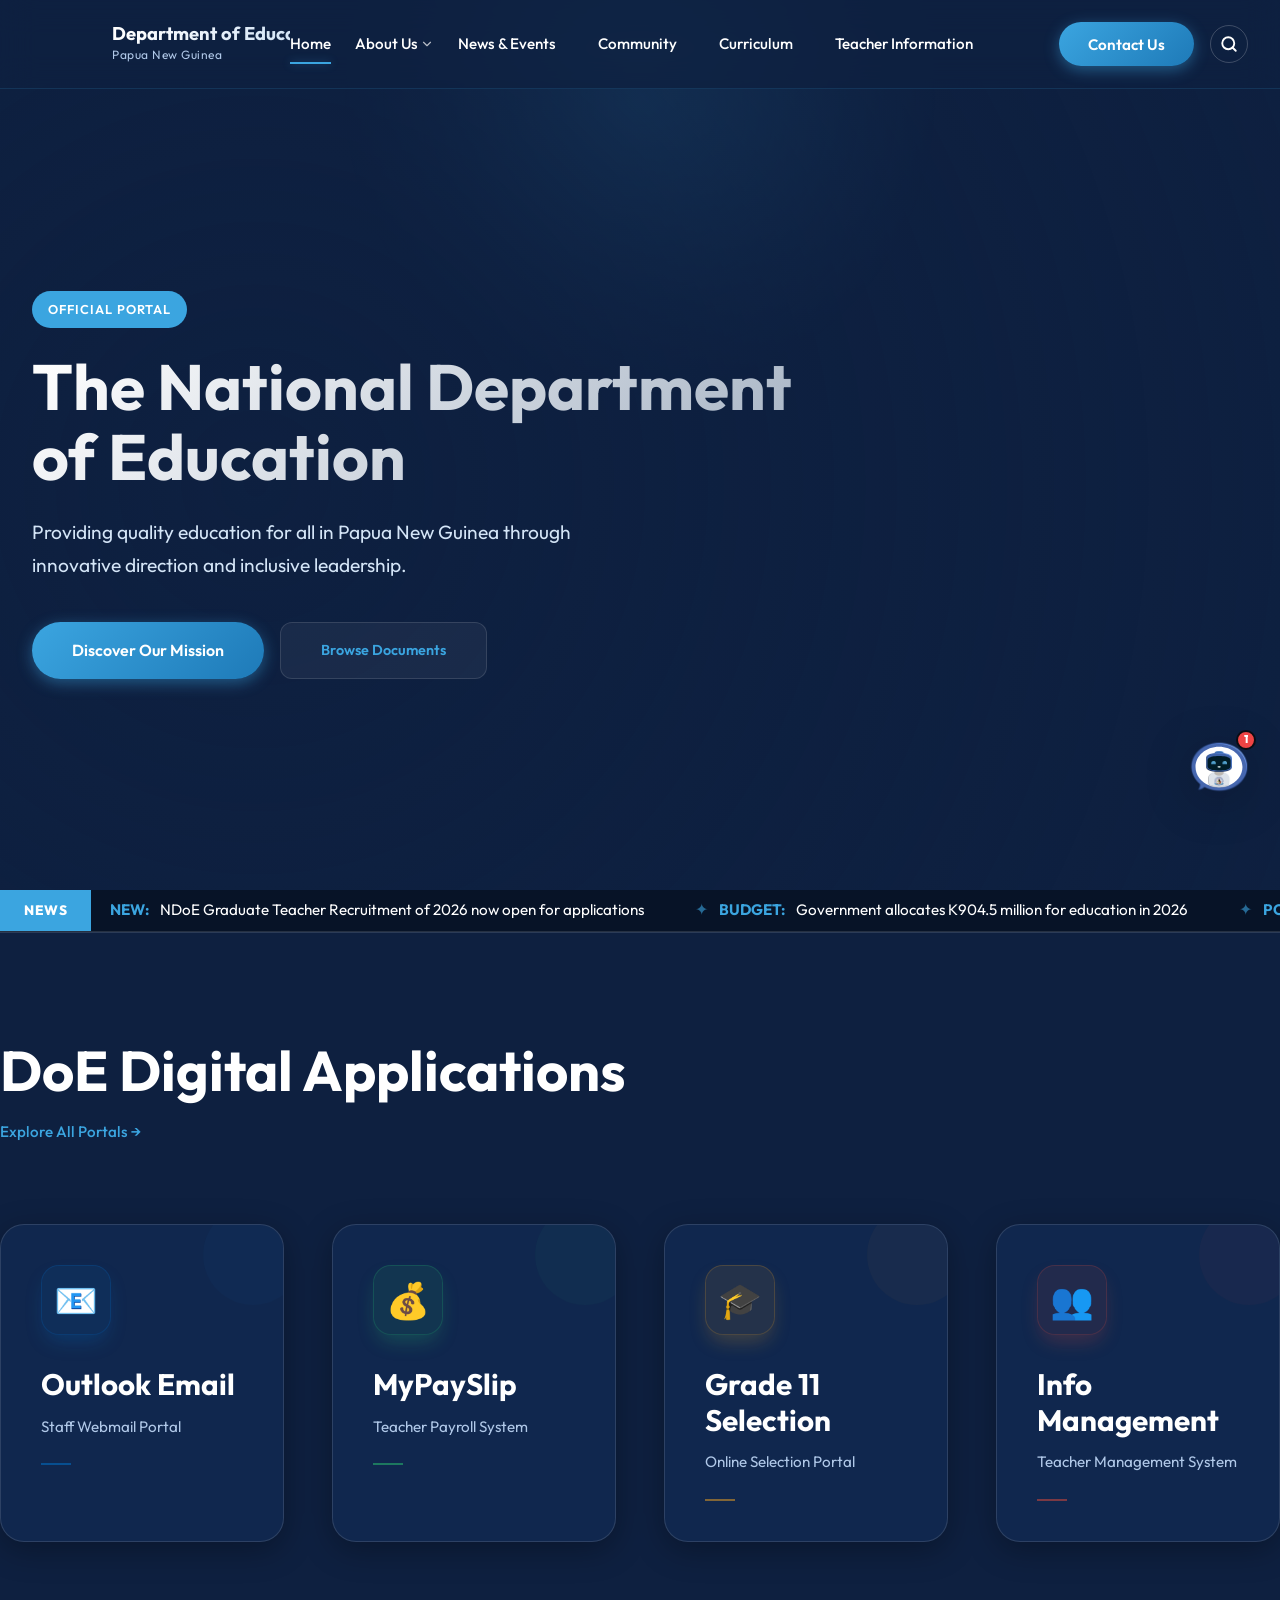
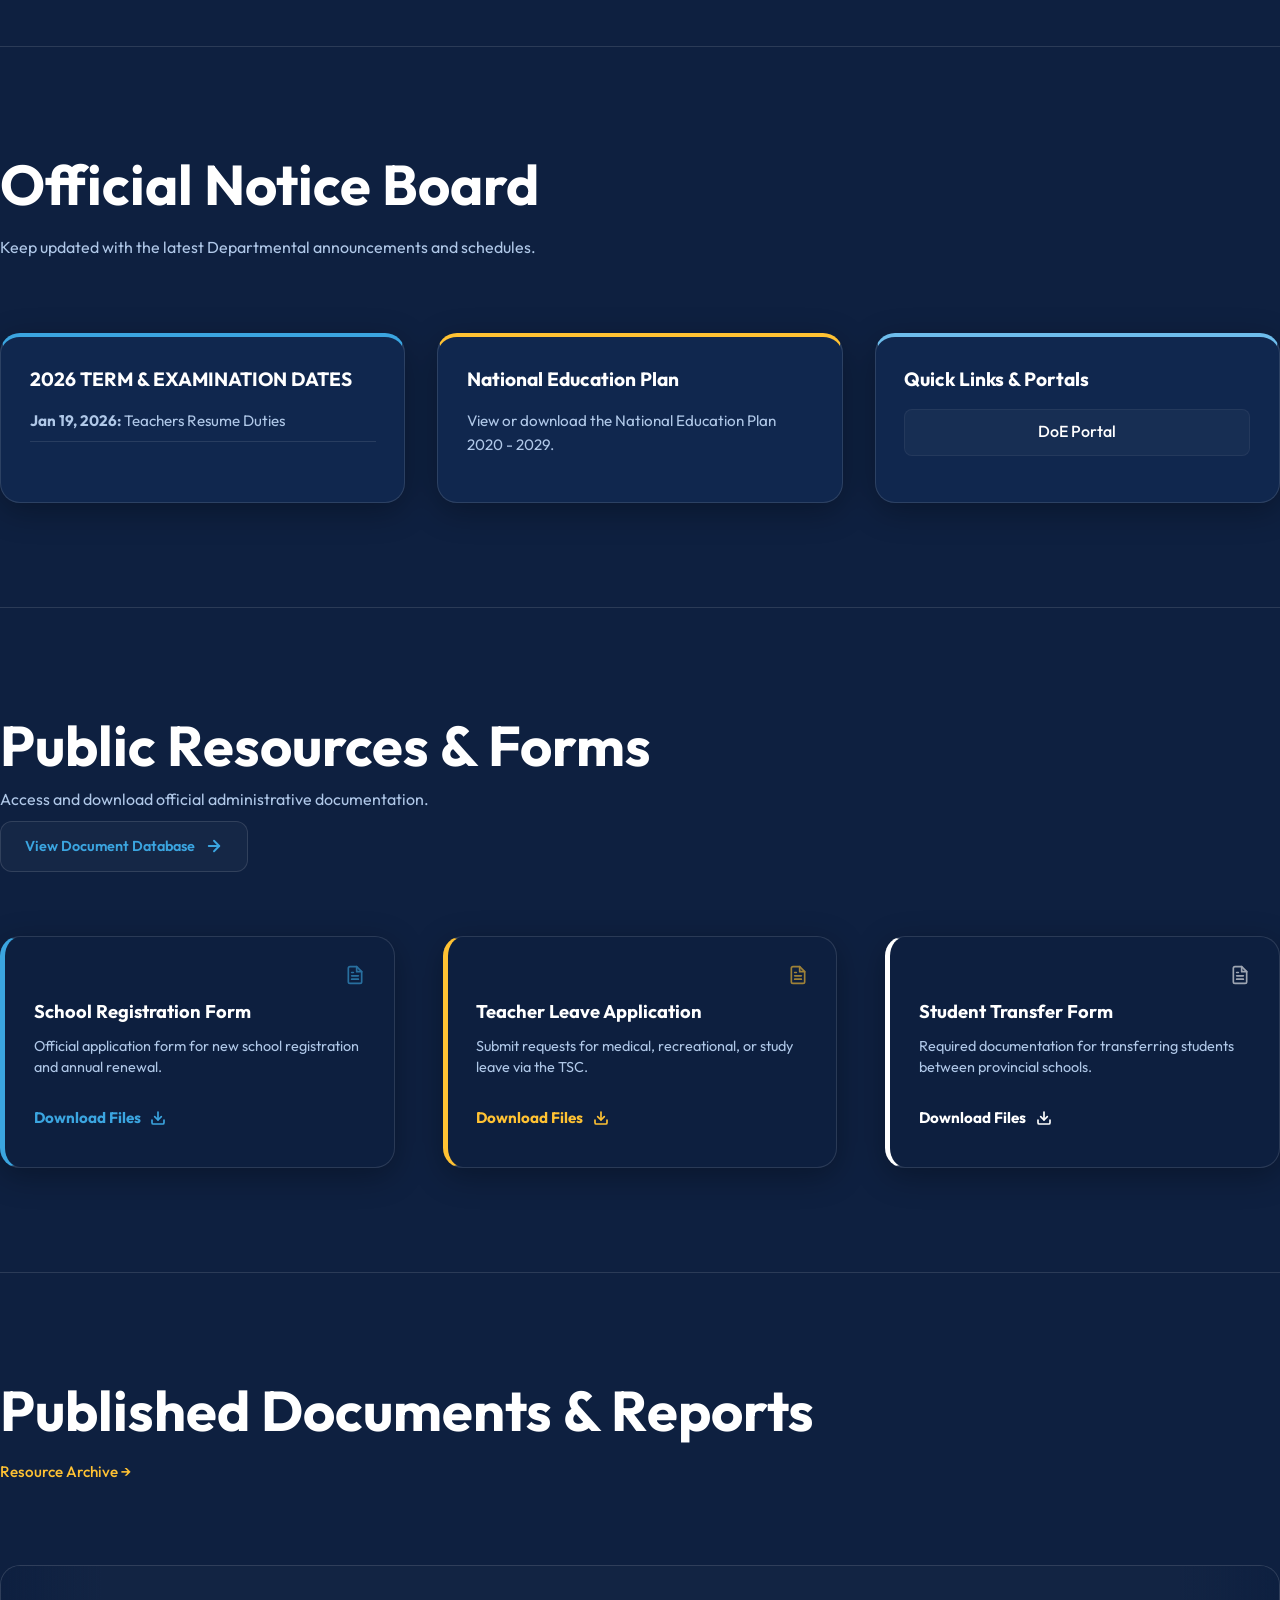
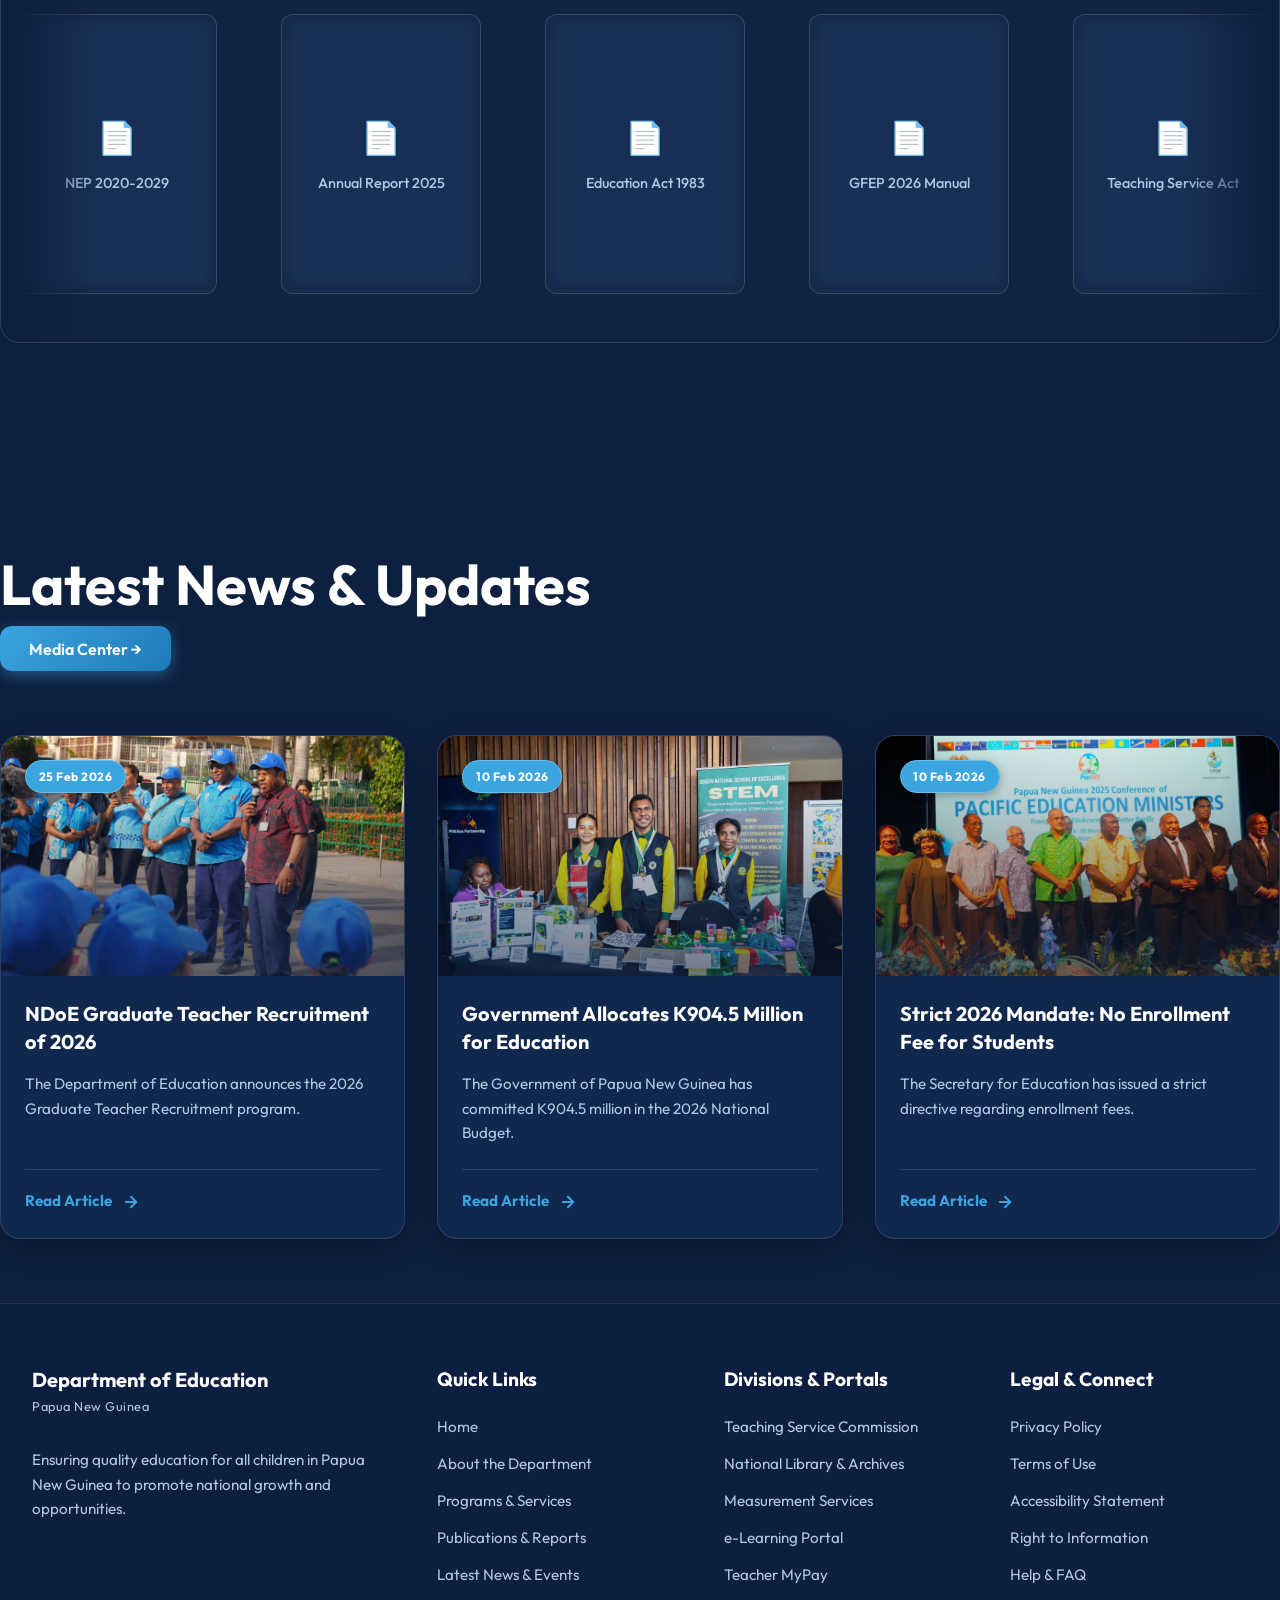
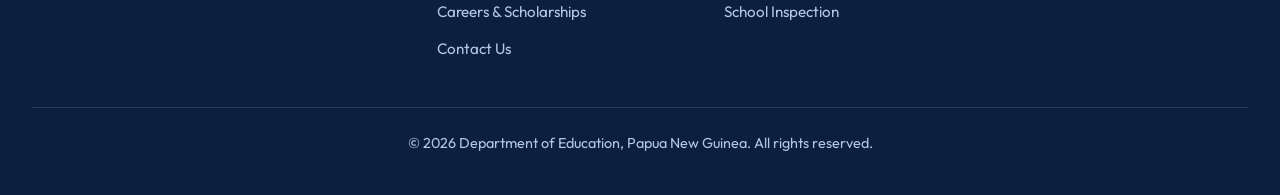
==== commit 203fff97: "style: Restructure footer branding to show logo on top, Department of Education title, and Papua New" ====
--- a/index.html
+++ b/index.html
@@ -240,7 +240,10 @@
             <div class="footer-col">
                 <div class="footer-brand">
                     <img src="" alt="Logo" id="footer-logo-img" class="footer-logo" style="display:none;" onload="this.style.display='block'">
-                    <h3 id="footer-brand-title">Department of<br>Education</h3>
+                    <div class="footer-brand-text">
+                        <h3 id="footer-brand-title">Department of Education</h3>
+                        <span id="footer-brand-subtitle">Papua New Guinea</span>
+                    </div>
                 </div>
                 <p id="footer-brand-desc">Ensuring quality education for all children in Papua New Guinea to promote national growth and opportunities.</p>
 
--- a/styles.css
+++ b/styles.css
@@ -2300,8 +2300,9 @@
 
 .footer-brand {
     display: flex;
-    align-items: center;
-    gap: 1rem;
+    flex-direction: column;
+    align-items: flex-start;
+    gap: 0.75rem;
     margin-bottom: 1.5rem;
 }
 
@@ -2403,22 +2404,37 @@
 
 .footer-brand {
     display: flex;
-    align-items: center;
-    gap: 1.2rem;
+    flex-direction: column;
+    align-items: flex-start;
+    gap: 0.75rem;
     margin-bottom: 2rem;
 }
 
 .footer-logo {
-    width: 80px;
-    height: 80px;
+    width: 140px;
+    height: auto;
+    max-height: 80px;
     margin: 0;
     object-fit: contain;
+}
+
+.footer-brand-text {
+    display: flex;
+    flex-direction: column;
+    gap: 0.25rem;
 }
 
 .footer-brand h3 {
     margin: 0;
     line-height: 1.2;
-    font-size: 1.3rem;
+    font-size: 1.25rem;
+}
+
+#footer-brand-subtitle {
+    font-size: 0.8rem;
+    color: var(--text-muted);
+    font-weight: 400;
+    letter-spacing: 0.5px;
 }
 
 .footer-follow-heading {
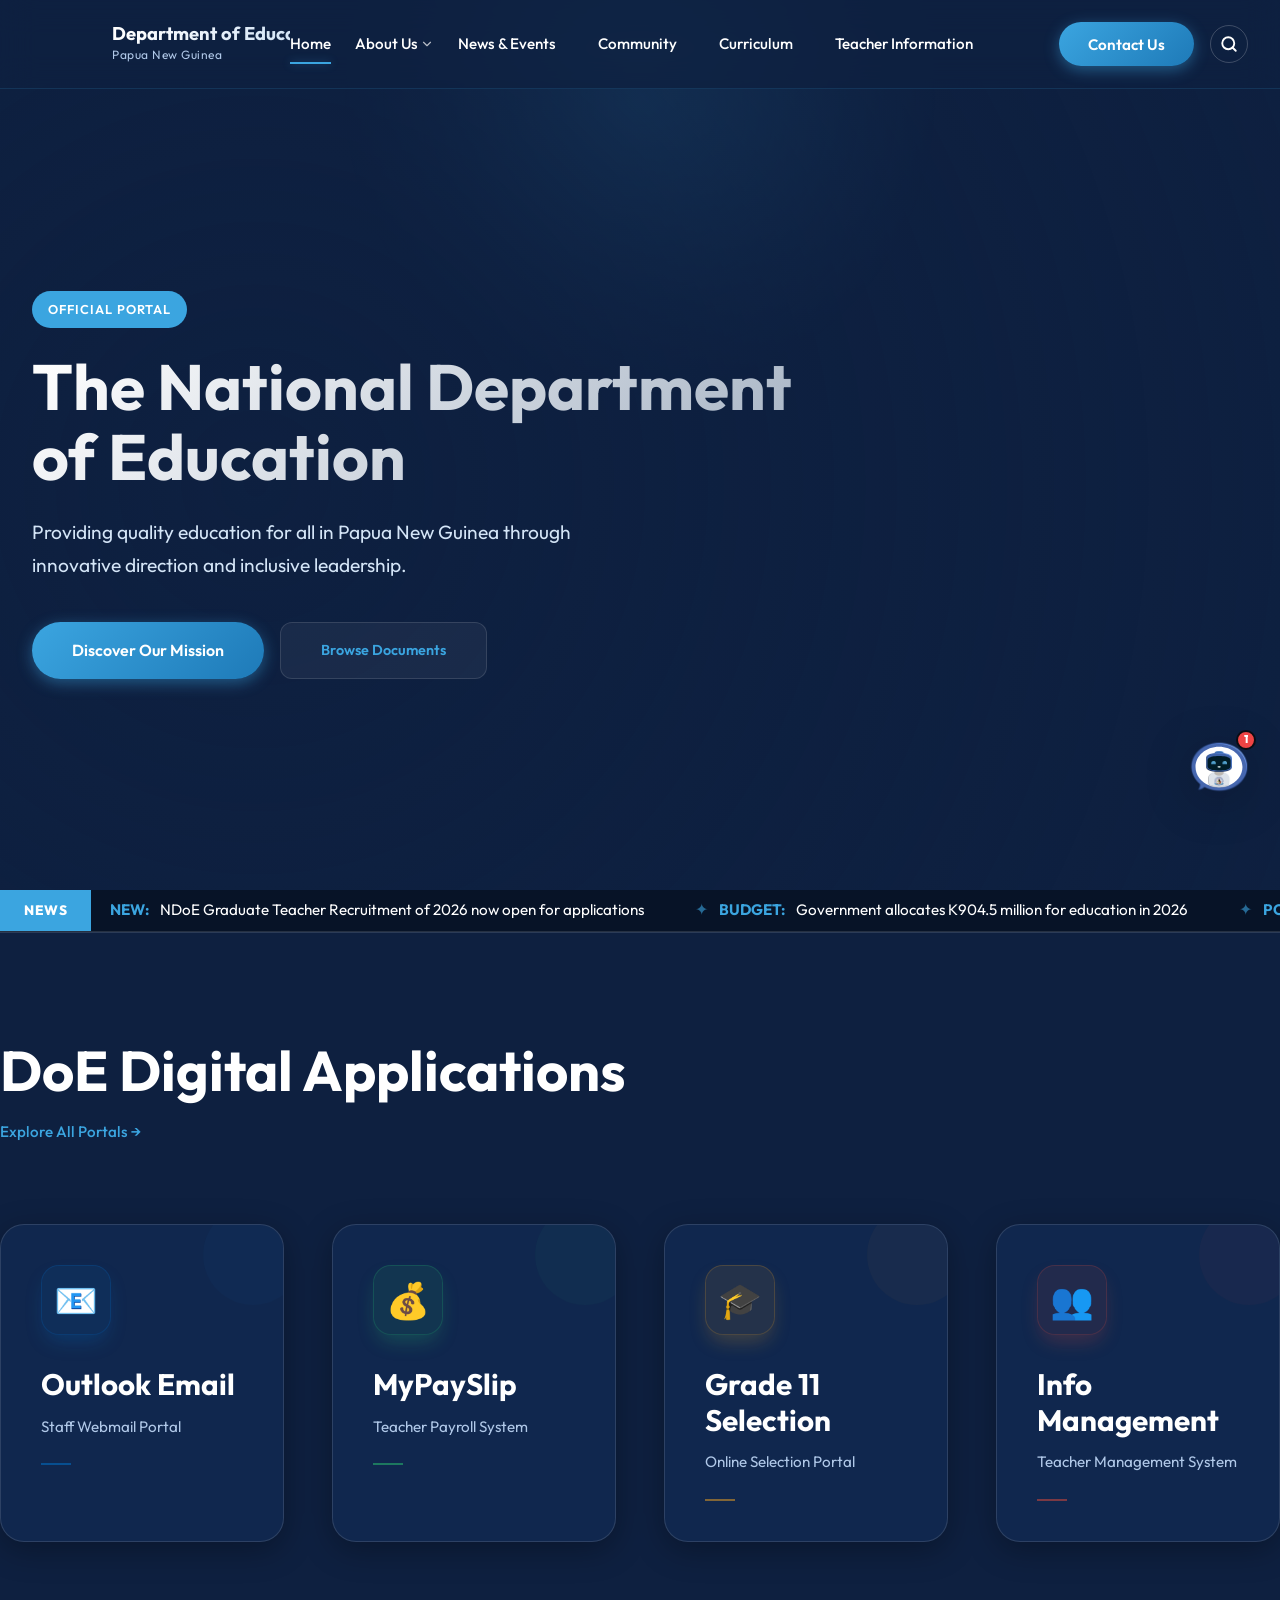
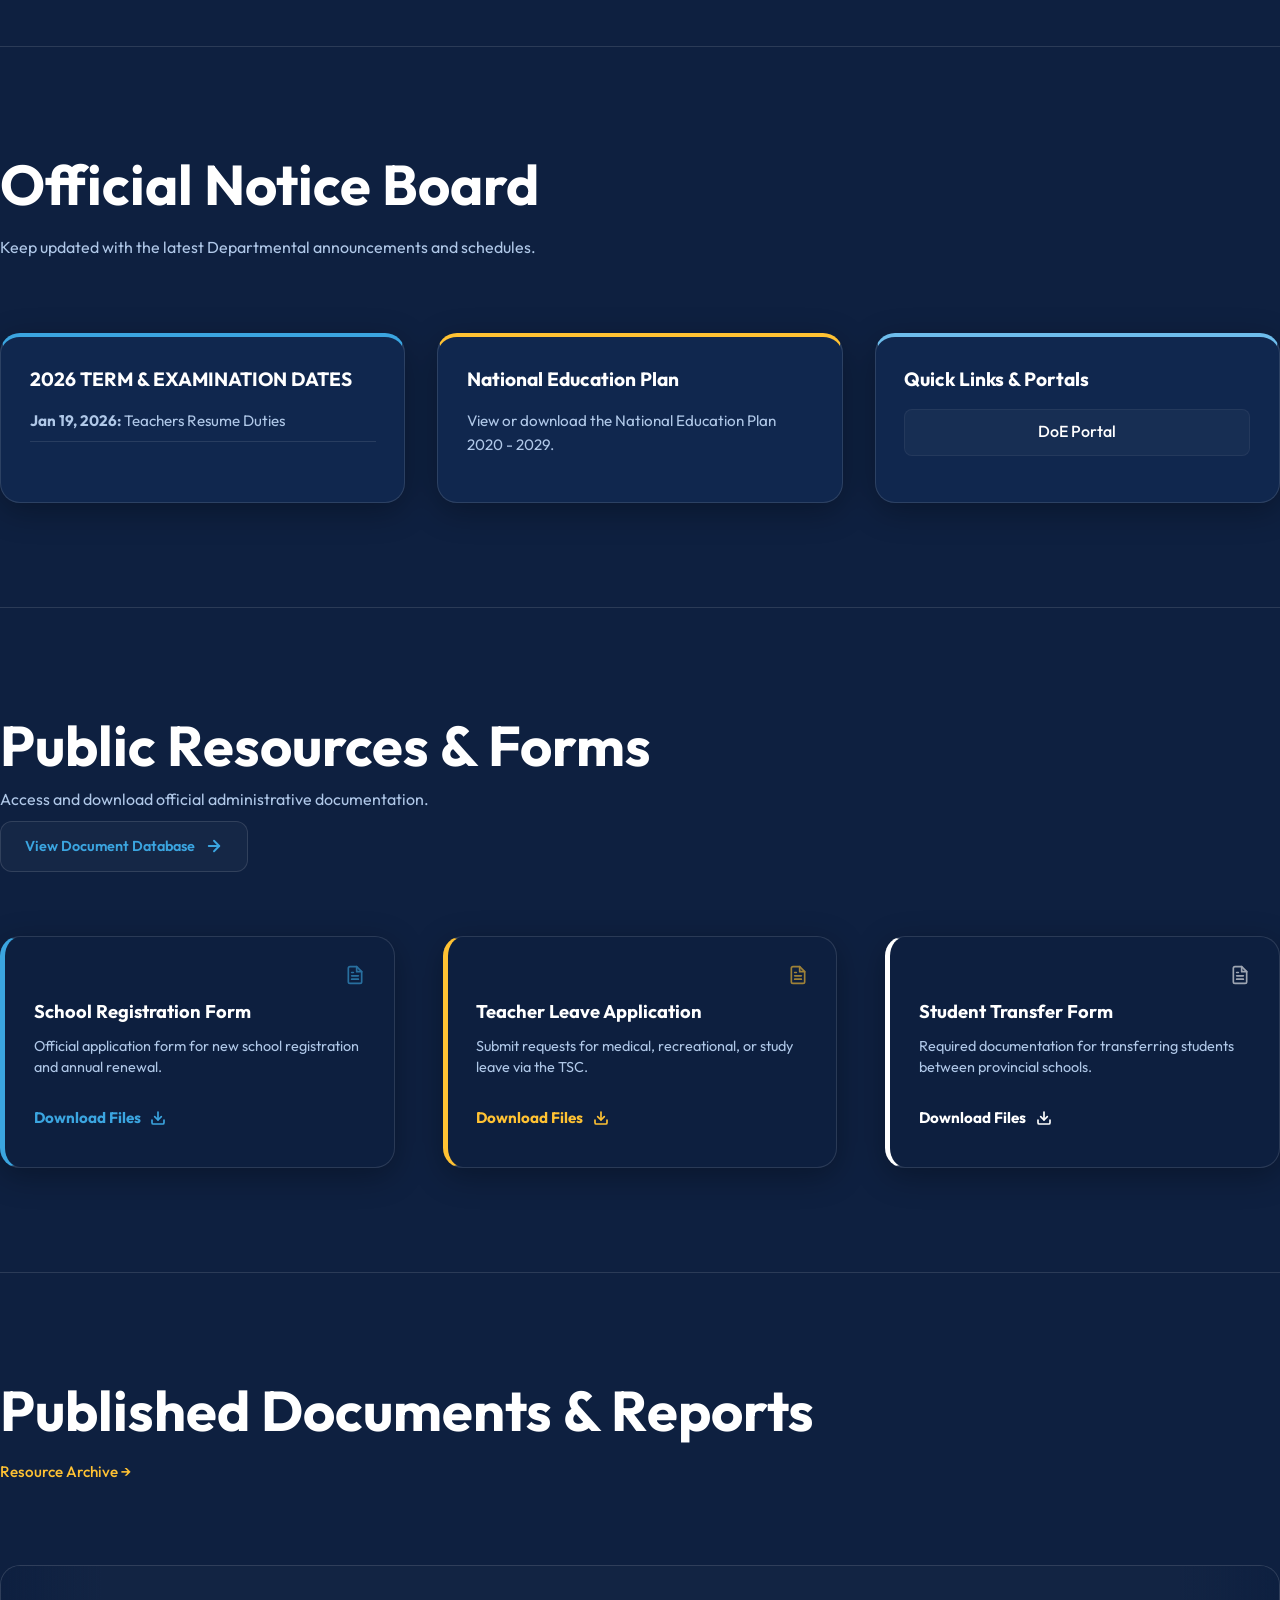
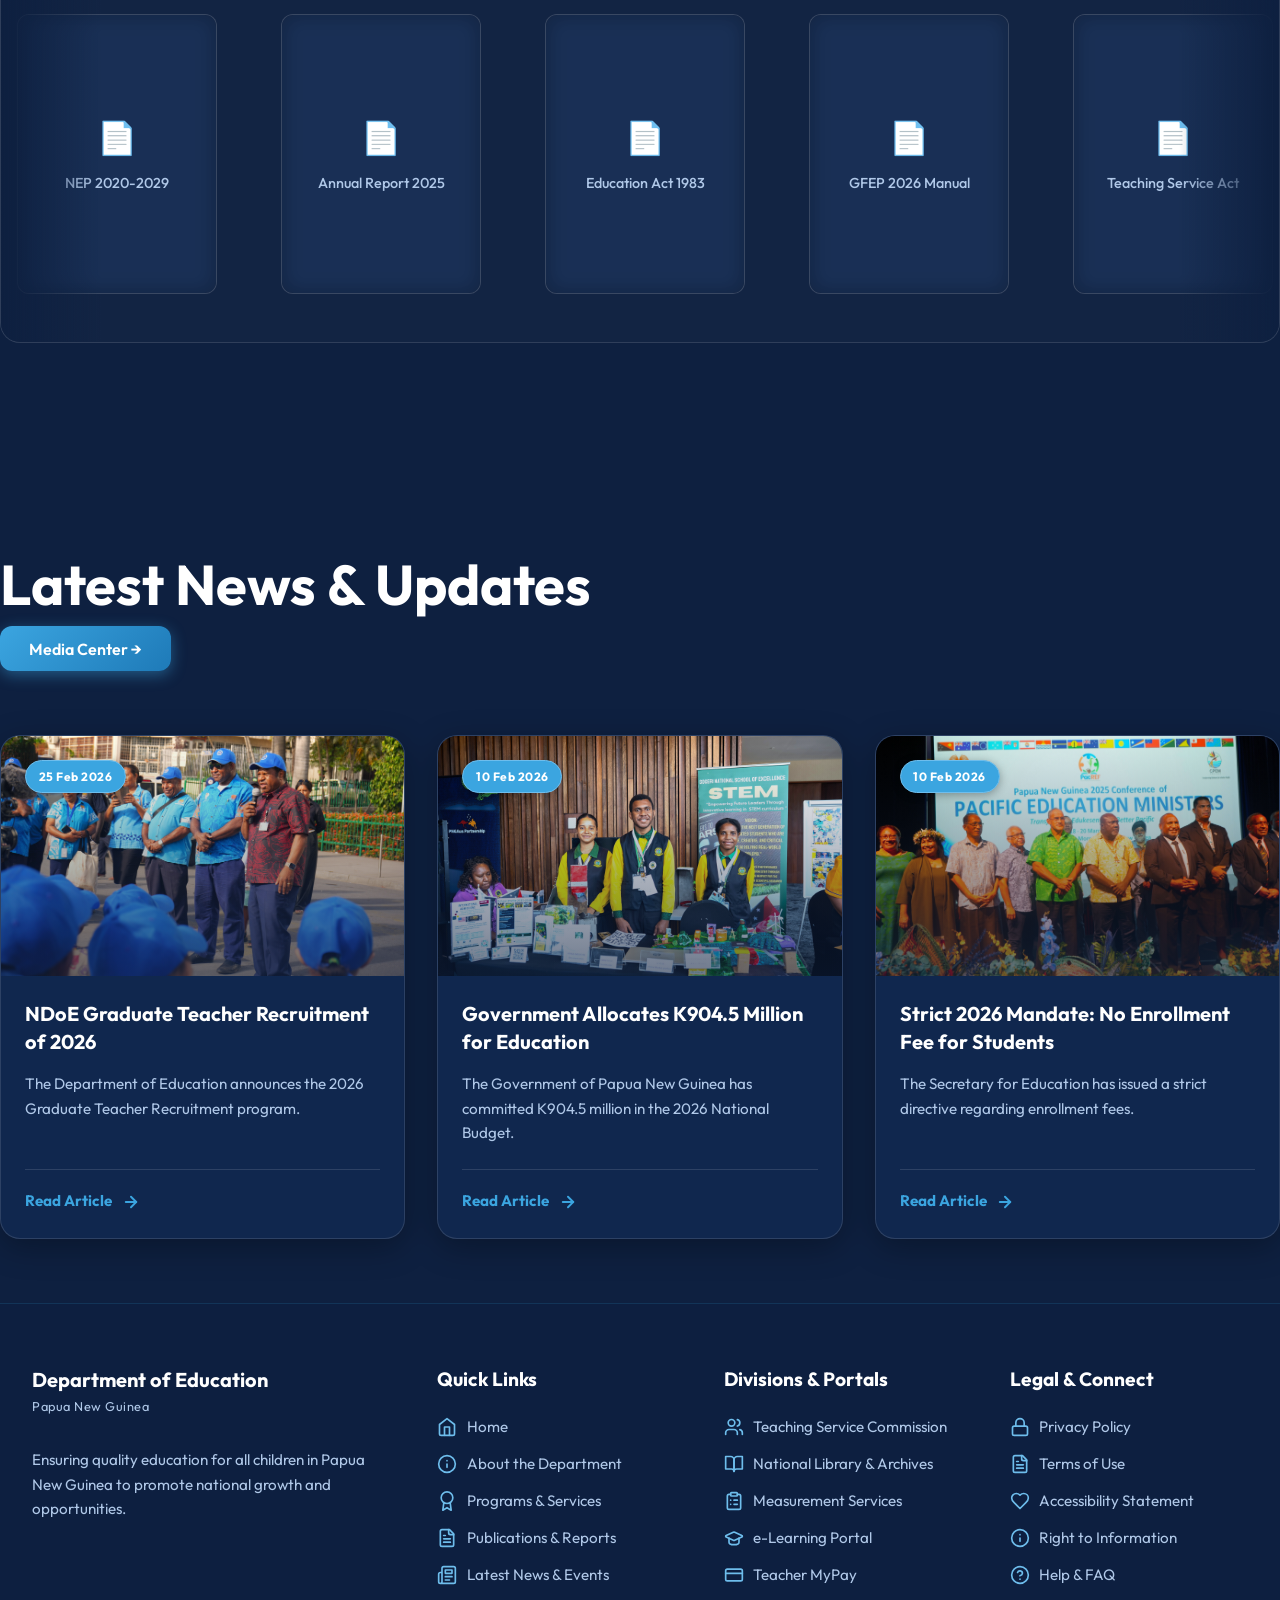
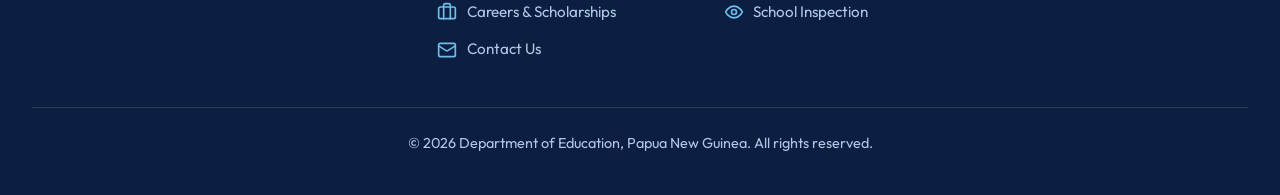
==== commit 9f10efeb: "style: Add inline micro-iconography (SVG icons) to footer link lists for Quick Links, Divisions & Po" ====
--- a/index.html
+++ b/index.html
@@ -251,32 +251,86 @@
 
             <div class="footer-col">
                 <h3>Quick Links</h3>
-                <a href="#home">Home</a>
-                <a href="#about">About the Department</a>
-                <a href="#programs">Programs & Services</a>
-                <a href="#publications">Publications & Reports</a>
-                <a href="#news">Latest News & Events</a>
-                <a href="#careers">Careers & Scholarships</a>
-                <a href="#contact">Contact Us</a>
+                <a href="#home">
+                    <svg xmlns="http://www.w3.org/2000/svg" viewBox="0 0 24 24" fill="none" stroke="currentColor" stroke-width="2" stroke-linecap="round" stroke-linejoin="round" class="lucide lucide-home footer-icon"><path d="m3 9 9-7 9 7v11a2 2 0 0 1-2 2H5a2 2 0 0 1-2-2z"/><polyline points="9 22 9 12 15 12 15 22"/></svg>
+                    Home
+                </a>
+                <a href="#about">
+                    <svg xmlns="http://www.w3.org/2000/svg" viewBox="0 0 24 24" fill="none" stroke="currentColor" stroke-width="2" stroke-linecap="round" stroke-linejoin="round" class="lucide lucide-info footer-icon"><circle cx="12" cy="12" r="10"/><path d="M12 16v-4"/><path d="M12 8h.01"/></svg>
+                    About the Department
+                </a>
+                <a href="#programs">
+                    <svg xmlns="http://www.w3.org/2000/svg" viewBox="0 0 24 24" fill="none" stroke="currentColor" stroke-width="2" stroke-linecap="round" stroke-linejoin="round" class="lucide lucide-award footer-icon"><circle cx="12" cy="8" r="7"/><polyline points="8.21 13.89 7 23 12 20 17 23 15.79 13.88"/></svg>
+                    Programs & Services
+                </a>
+                <a href="#publications">
+                    <svg xmlns="http://www.w3.org/2000/svg" viewBox="0 0 24 24" fill="none" stroke="currentColor" stroke-width="2" stroke-linecap="round" stroke-linejoin="round" class="lucide lucide-file-text footer-icon"><path d="M15 2H6a2 2 0 0 0-2 2v16a2 2 0 0 0 2 2h12a2 2 0 0 0 2-2V7Z"/><path d="M14 2v4a2 2 0 0 0 2 2h4"/><path d="M10 9H8"/><path d="M16 13H8"/><path d="M16 17H8"/></svg>
+                    Publications & Reports
+                </a>
+                <a href="#news">
+                    <svg xmlns="http://www.w3.org/2000/svg" viewBox="0 0 24 24" fill="none" stroke="currentColor" stroke-width="2" stroke-linecap="round" stroke-linejoin="round" class="lucide lucide-newspaper footer-icon"><path d="M4 22h16a2 2 0 0 0 2-2V4a2 2 0 0 0-2-2H8a2 2 0 0 0-2 2v16a2 2 0 0 1-2 2Zm0 0a2 2 0 0 1-2-2v-9c0-1.1.9-2 2-2h2"/><path d="M18 14h-8"/><path d="M15 18h-5"/><path d="M10 6h8v4h-8V6Z"/></svg>
+                    Latest News & Events
+                </a>
+                <a href="#careers">
+                    <svg xmlns="http://www.w3.org/2000/svg" viewBox="0 0 24 24" fill="none" stroke="currentColor" stroke-width="2" stroke-linecap="round" stroke-linejoin="round" class="lucide lucide-briefcase footer-icon"><path d="M16 20V4a2 2 0 0 0-2-2h-4a2 2 0 0 0-2 2v16"/><rect width="20" height="14" x="2" y="6" rx="2"/></svg>
+                    Careers & Scholarships
+                </a>
+                <a href="#contact">
+                    <svg xmlns="http://www.w3.org/2000/svg" viewBox="0 0 24 24" fill="none" stroke="currentColor" stroke-width="2" stroke-linecap="round" stroke-linejoin="round" class="lucide lucide-mail footer-icon"><rect width="20" height="16" x="2" y="4" rx="2"/><path d="m22 7-8.97 5.7a1.94 1.94 0 0 1-2.06 0L2 7"/></svg>
+                    Contact Us
+                </a>
             </div>
 
             <div class="footer-col">
                 <h3>Divisions & Portals</h3>
-                <a href="#about">Teaching Service Commission</a>
-                <a href="#about">National Library & Archives</a>
-                <a href="#publications">Measurement Services</a>
-                <a href="#app-gallery">e-Learning Portal</a>
-                <a href="#app-gallery">Teacher MyPay</a>
-                <a href="#about">School Inspection</a>
+                <a href="#about">
+                    <svg xmlns="http://www.w3.org/2000/svg" viewBox="0 0 24 24" fill="none" stroke="currentColor" stroke-width="2" stroke-linecap="round" stroke-linejoin="round" class="lucide lucide-users footer-icon"><path d="M16 21v-2a4 4 0 0 0-4-4H6a4 4 0 0 0-4 4v2"/><circle cx="9" cy="7" r="4"/><path d="M22 21v-2a4 4 0 0 0-3-3.87"/><path d="M16 3.13a4 4 0 0 1 0 7.75"/></svg>
+                    Teaching Service Commission
+                </a>
+                <a href="#about">
+                    <svg xmlns="http://www.w3.org/2000/svg" viewBox="0 0 24 24" fill="none" stroke="currentColor" stroke-width="2" stroke-linecap="round" stroke-linejoin="round" class="lucide lucide-book-open footer-icon"><path d="M2 3h6a4 4 0 0 1 4 4v14a3 3 0 0 0-3-3H2z"/><path d="M22 3h-6a4 4 0 0 0-4 4v14a3 3 0 0 1 3-3h7z"/></svg>
+                    National Library & Archives
+                </a>
+                <a href="#publications">
+                    <svg xmlns="http://www.w3.org/2000/svg" viewBox="0 0 24 24" fill="none" stroke="currentColor" stroke-width="2" stroke-linecap="round" stroke-linejoin="round" class="lucide lucide-clipboard-list footer-icon"><rect width="8" height="4" x="8" y="2" rx="1" ry="1"/><path d="M16 4h2a2 2 0 0 1 2 2v14a2 2 0 0 1-2 2H6a2 2 0 0 1-2-2V6a2 2 0 0 1 2-2h2"/><path d="M12 11h4"/><path d="M12 16h4"/><path d="M8 11h.01"/><path d="M8 16h.01"/></svg>
+                    Measurement Services
+                </a>
+                <a href="#app-gallery">
+                    <svg xmlns="http://www.w3.org/2000/svg" viewBox="0 0 24 24" fill="none" stroke="currentColor" stroke-width="2" stroke-linecap="round" stroke-linejoin="round" class="lucide lucide-graduation-cap footer-icon"><path d="M21.42 10.922a1 1 0 0 0-.019-1.838L12.83 5.18a2 2 0 0 0-1.66 0L2.6 9.08a1 1 0 0 0 0 1.832l8.57 3.908a2 2 0 0 0 1.66 0z"/><path d="M6 12v5c0 2 2 3 6 3s6-1 6-3v-5"/></svg>
+                    e-Learning Portal
+                </a>
+                <a href="#app-gallery">
+                    <svg xmlns="http://www.w3.org/2000/svg" viewBox="0 0 24 24" fill="none" stroke="currentColor" stroke-width="2" stroke-linecap="round" stroke-linejoin="round" class="lucide lucide-credit-card footer-icon"><rect width="20" height="14" x="2" y="5" rx="2"/><line x1="2" x2="22" y1="10" y2="10"/></svg>
+                    Teacher MyPay
+                </a>
+                <a href="#about">
+                    <svg xmlns="http://www.w3.org/2000/svg" viewBox="0 0 24 24" fill="none" stroke="currentColor" stroke-width="2" stroke-linecap="round" stroke-linejoin="round" class="lucide lucide-eye footer-icon"><path d="M2 12s3-7 10-7 10 7 10 7-3 7-10 7-10-7-10-7Z"/><circle cx="12" cy="12" r="3"/></svg>
+                    School Inspection
+                </a>
             </div>
 
             <div class="footer-section">
                 <h3>Legal & Connect</h3>
-                <a href="#privacy">Privacy Policy</a>
-                <a href="#terms">Terms of Use</a>
-                <a href="#accessibility">Accessibility Statement</a>
-                <a href="#rti">Right to Information</a>
-                <a href="#faq">Help & FAQ</a>
+                <a href="#privacy">
+                    <svg xmlns="http://www.w3.org/2000/svg" viewBox="0 0 24 24" fill="none" stroke="currentColor" stroke-width="2" stroke-linecap="round" stroke-linejoin="round" class="lucide lucide-lock footer-icon"><rect width="18" height="11" x="3" y="11" rx="2" ry="2"/><path d="M7 11V7a5 5 0 0 1 10 0v4"/></svg>
+                    Privacy Policy
+                </a>
+                <a href="#terms">
+                    <svg xmlns="http://www.w3.org/2000/svg" viewBox="0 0 24 24" fill="none" stroke="currentColor" stroke-width="2" stroke-linecap="round" stroke-linejoin="round" class="lucide lucide-file-text footer-icon"><path d="M15 2H6a2 2 0 0 0-2 2v16a2 2 0 0 0 2 2h12a2 2 0 0 0 2-2V7Z"/><path d="M14 2v4a2 2 0 0 0 2 2h4"/><path d="M10 9H8"/><path d="M16 13H8"/><path d="M16 17H8"/></svg>
+                    Terms of Use
+                </a>
+                <a href="#accessibility">
+                    <svg xmlns="http://www.w3.org/2000/svg" viewBox="0 0 24 24" fill="none" stroke="currentColor" stroke-width="2" stroke-linecap="round" stroke-linejoin="round" class="lucide lucide-heart footer-icon"><path d="M19 14c1.49-1.46 3-3.21 3-5.5A5.5 5.5 0 0 0 16.5 3c-1.76 0-3 .5-4.5 2-1.5-1.5-2.74-2-4.5-2A5.5 5.5 0 0 0 2 8.5c0 2.3 1.5 4.05 3 5.5l7 7Z"/></svg>
+                    Accessibility Statement
+                </a>
+                <a href="#rti">
+                    <svg xmlns="http://www.w3.org/2000/svg" viewBox="0 0 24 24" fill="none" stroke="currentColor" stroke-width="2" stroke-linecap="round" stroke-linejoin="round" class="lucide lucide-info footer-icon"><circle cx="12" cy="12" r="10"/><path d="M12 16v-4"/><path d="M12 8h.01"/></svg>
+                    Right to Information
+                </a>
+                <a href="#faq">
+                    <svg xmlns="http://www.w3.org/2000/svg" viewBox="0 0 24 24" fill="none" stroke="currentColor" stroke-width="2" stroke-linecap="round" stroke-linejoin="round" class="lucide lucide-help-circle footer-icon"><circle cx="12" cy="12" r="10"/><path d="M9.09 9a3 3 0 0 1 5.83 1c0 2-3 3-3 3"/><path d="M12 17h.01"/></svg>
+                    Help & FAQ
+                </a>
             </div>
         </div>
         <div class="footer-bottom">
--- a/styles.css
+++ b/styles.css
@@ -2306,7 +2306,7 @@
     margin-bottom: 1.5rem;
 }
 
-.footer-col a, .footer-col p, .footer-section a {
+.footer-col p {
     color: var(--text-muted);
     display: block;
     margin-bottom: 0.8rem;
@@ -2314,13 +2314,35 @@
     line-height: 1.6;
 }
 
+.footer-col a, .footer-section a {
+    color: var(--text-muted);
+    display: inline-flex;
+    align-items: center;
+    gap: 0.6rem;
+    margin-bottom: 0.8rem;
+    font-size: 0.95rem;
+    line-height: 1.6;
+    transition: all 0.3s ease;
+    text-decoration: none;
+}
+
 .footer-col a:hover, .footer-section a:hover {
     color: var(--primary);
     transform: translateX(5px);
 }
 
-.footer-col a, .footer-section a {
-    transition: all 0.3s ease;
+.footer-icon {
+    width: 15px;
+    height: 15px;
+    stroke: var(--primary-light);
+    stroke-width: 2.25px;
+    flex-shrink: 0;
+    transition: transform 0.3s ease, stroke 0.3s/transform 0.3s ease;
+}
+
+.footer-col a:hover .footer-icon, .footer-section a:hover .footer-icon {
+    stroke: var(--primary);
+    transform: scale(1.15);
 }
 
 .footer-social-links {
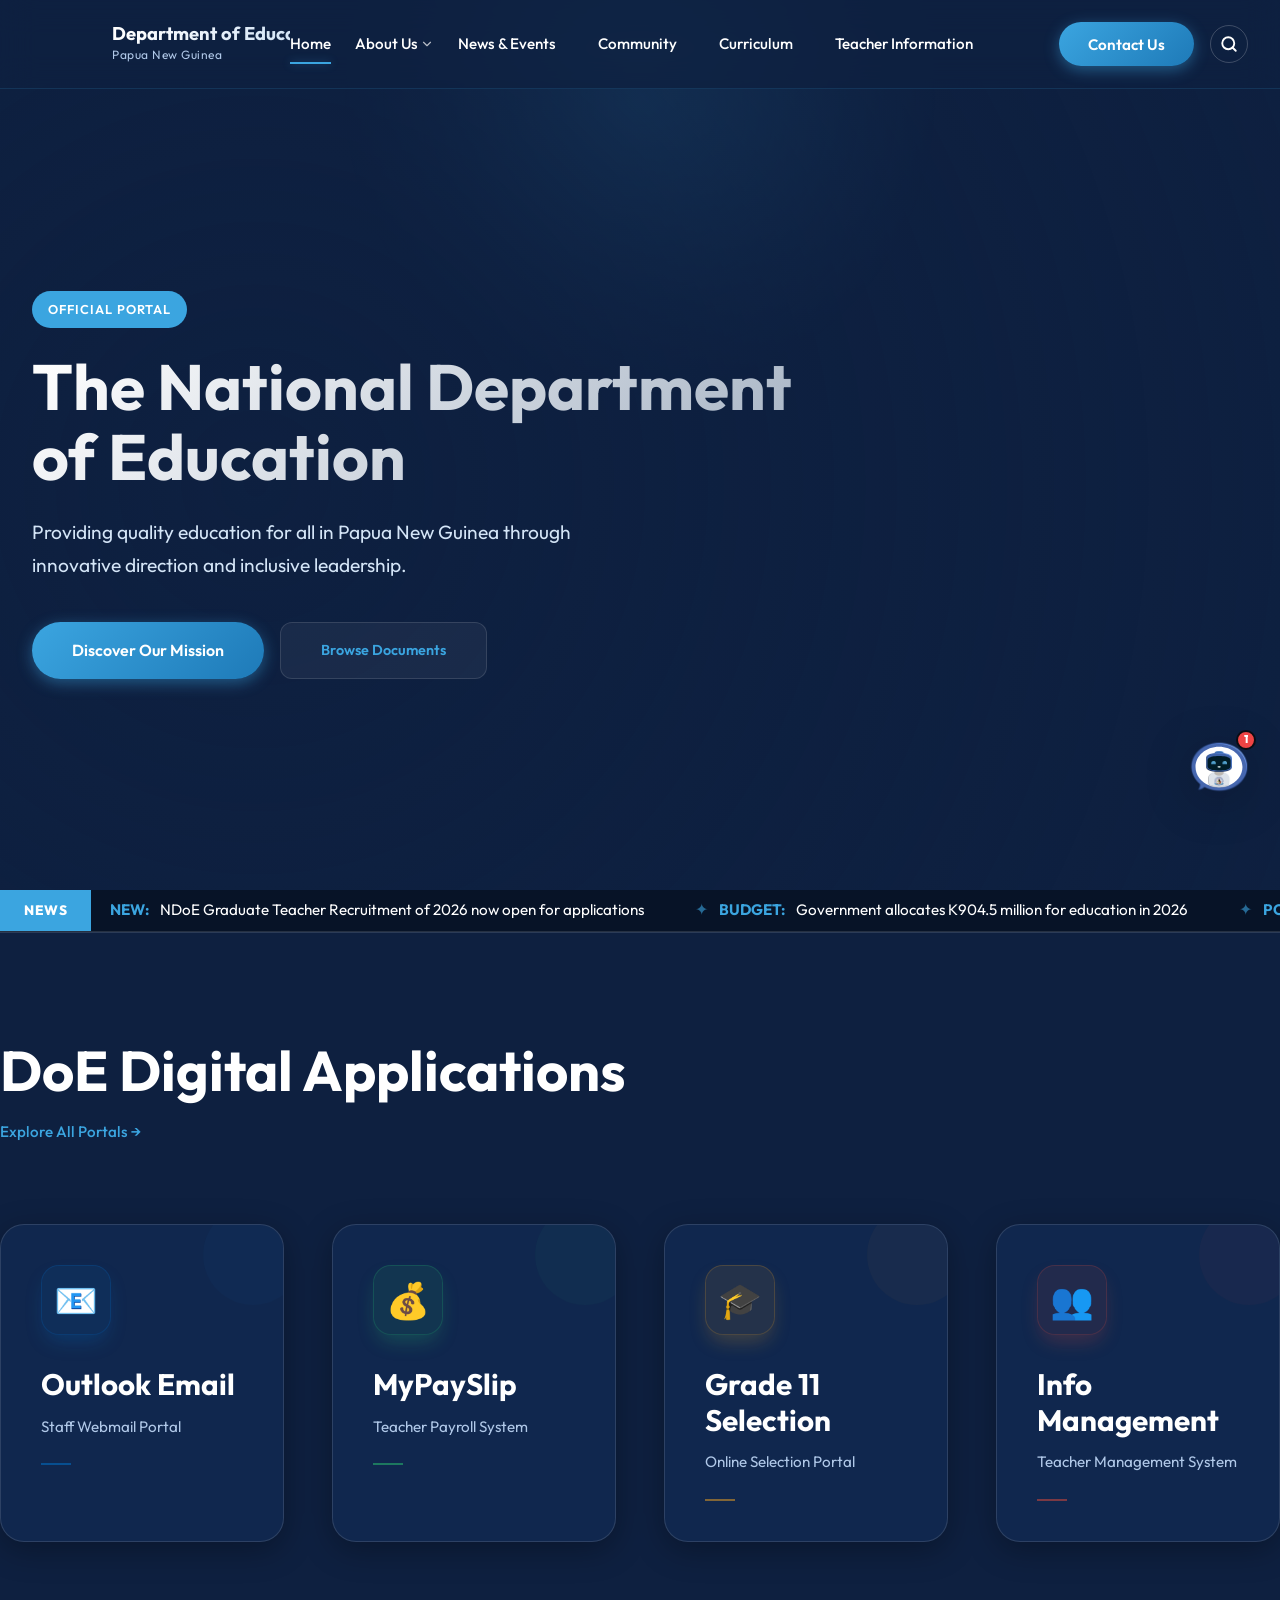
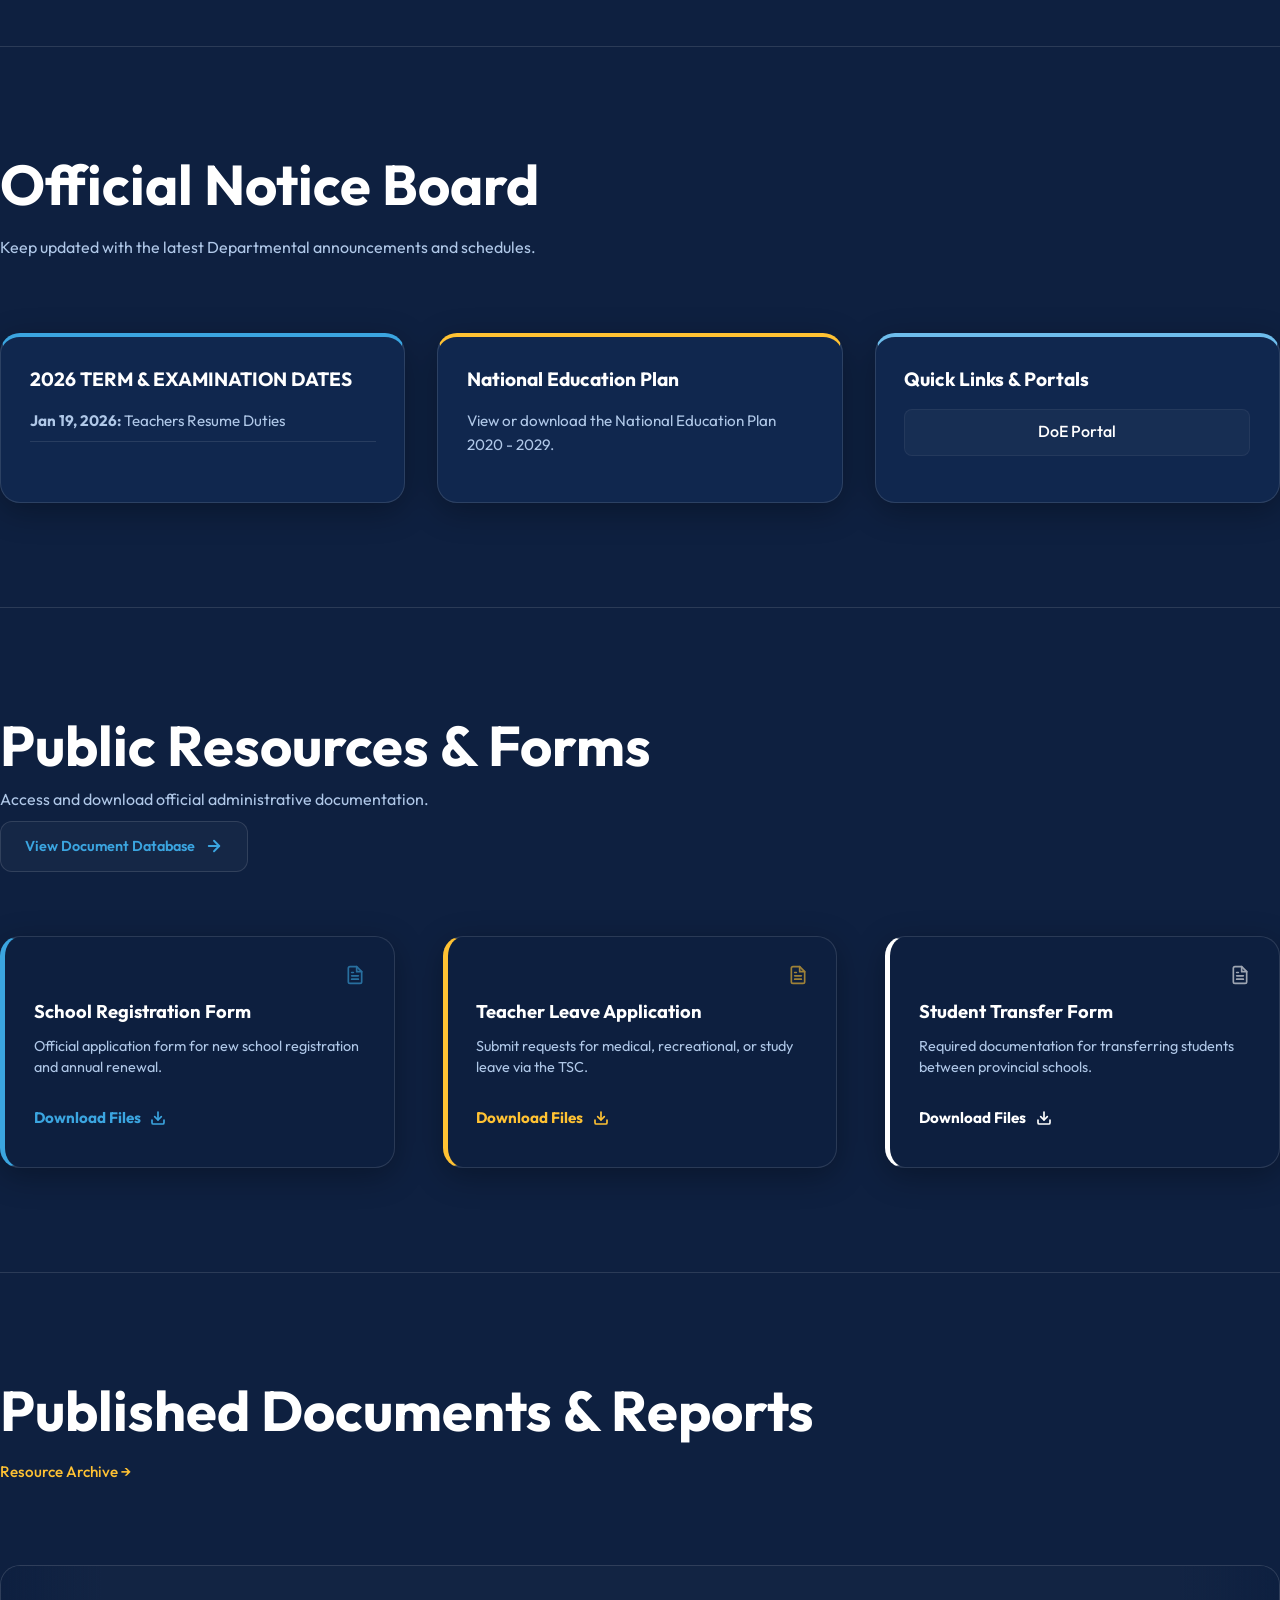
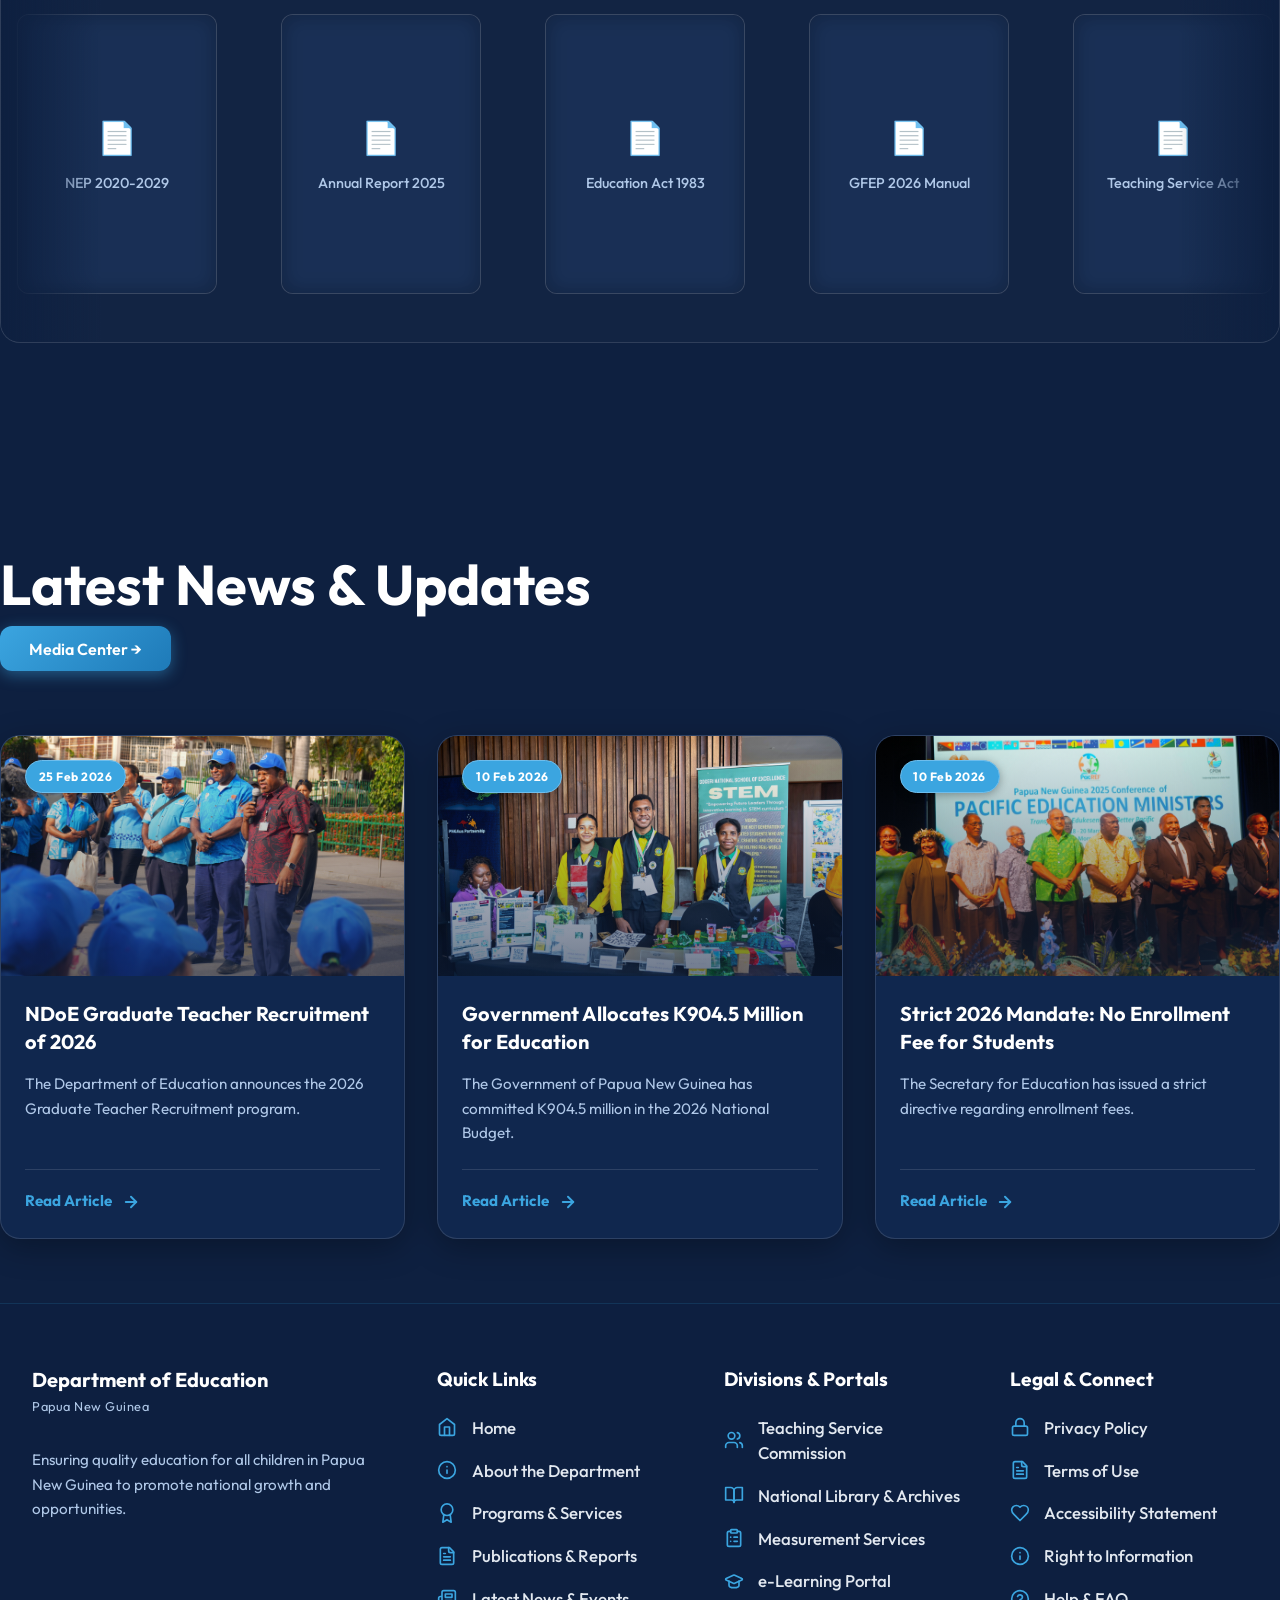
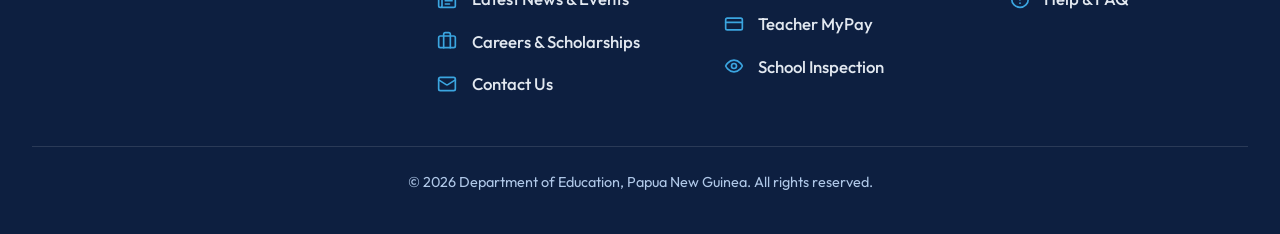
==== commit 4c1563b0: "style: unify layout, iconography, typography, and spacing for all footer columns to match the divisi" ====
--- a/index.html
+++ b/index.html
@@ -309,7 +309,7 @@
                 </a>
             </div>
 
-            <div class="footer-section">
+            <div class="footer-col">
                 <h3>Legal & Connect</h3>
                 <a href="#privacy">
                     <svg xmlns="http://www.w3.org/2000/svg" viewBox="0 0 24 24" fill="none" stroke="currentColor" stroke-width="2" stroke-linecap="round" stroke-linejoin="round" class="lucide lucide-lock footer-icon"><rect width="18" height="11" x="3" y="11" rx="2" ry="2"/><path d="M7 11V7a5 5 0 0 1 10 0v4"/></svg>
--- a/styles.css
+++ b/styles.css
@@ -16,7 +16,7 @@
     --text-main: #ffffff;
     --text-muted: #b0c8e8;
     --transition: 0.3s cubic-bezier(0.25, 0.8, 0.25, 1);
-    
+
     /* Layout Tokens (Desktop-First Base) */
     --section-spacing: 6.5rem;
     --grid-gap: 3rem;
@@ -44,7 +44,8 @@
 }
 
 /* Lucide Icon Global Styles */
-i[data-lucide], svg.lucide {
+i[data-lucide],
+svg.lucide {
     width: 20px;
     height: 20px;
     vertical-align: middle;
@@ -90,29 +91,47 @@
 }
 
 @keyframes pulse {
-    0% { transform: translateX(-50%) scale(1); opacity: 0.5; }
-    100% { transform: translateX(-40%) scale(1.2); opacity: 0.8; }
+    0% {
+        transform: translateX(-50%) scale(1);
+        opacity: 0.5;
+    }
+
+    100% {
+        transform: translateX(-40%) scale(1.2);
+        opacity: 0.8;
+    }
 }
 
 /* Typography */
-h1, h2, h3, h4 {
+h1,
+h2,
+h3,
+h4 {
     font-weight: 700;
     line-height: 1.2;
     margin-bottom: 1rem;
 }
 
-h2, .section-title { font-size: clamp(2.25rem, 5vw, 3.5rem); }
-h3 { font-size: clamp(1.4rem, 2.5vw, 1.85rem); }
+h2,
+.section-title {
+    font-size: clamp(2.25rem, 5vw, 3.5rem);
+}
+
+h3 {
+    font-size: clamp(1.4rem, 2.5vw, 1.85rem);
+}
 
 /* Readability - Constrained Line Length on Desktop */
-.hero-p, .section-p {
+.hero-p,
+.section-p {
     max-width: 850px;
     margin-left: auto;
     margin-right: auto;
     line-height: 1.7;
 }
 
-.text-left .hero-p, .text-left .section-p {
+.text-left .hero-p,
+.text-left .section-p {
     margin-left: 0;
 }
 
@@ -140,7 +159,7 @@
 /* Section Background Variants */
 .section-variant-1 {
     background: radial-gradient(circle at 10% 20%, rgba(59, 165, 224, 0.05) 0%, transparent 50%),
-                radial-gradient(circle at 90% 80%, rgba(245, 166, 35, 0.03) 0%, transparent 50%);
+        radial-gradient(circle at 90% 80%, rgba(245, 166, 35, 0.03) 0%, transparent 50%);
 }
 
 .section-variant-2 {
@@ -153,15 +172,16 @@
 }
 
 /* Entrance Animations - Modern Staggered Look */
-.reveal-up { 
-    opacity: 0; 
-    transform: translateY(30px); 
+.reveal-up {
+    opacity: 0;
+    transform: translateY(30px);
     transition: all 0.8s cubic-bezier(0.165, 0.84, 0.44, 1);
     visibility: hidden;
 }
-.reveal-up.active { 
-    opacity: 1; 
-    transform: translateY(0); 
+
+.reveal-up.active {
+    opacity: 1;
+    transform: translateY(0);
     visibility: visible;
 }
 
@@ -173,7 +193,11 @@
 }
 
 @keyframes revealIn {
-    to { opacity: 1; transform: translateY(0); visibility: visible; }
+    to {
+        opacity: 1;
+        transform: translateY(0);
+        visibility: visible;
+    }
 }
 
 .internal-hero {
@@ -214,9 +238,9 @@
 }
 
 /* Direct children of .internal-hero without a container */
-.internal-hero > h1,
-.internal-hero > p,
-.internal-hero > .reveal-up {
+.internal-hero>h1,
+.internal-hero>p,
+.internal-hero>.reveal-up {
     max-width: 900px;
     margin-left: auto;
     margin-right: auto;
@@ -329,16 +353,20 @@
         align-items: center;
         width: 100%;
     }
+
     .logo {
         flex: 1 0 0;
         min-width: 0;
     }
+
     .main-nav {
         display: flex;
         justify-content: center;
-        gap: 2rem; /* Equally spaced apart */
+        gap: 2rem;
+        /* Equally spaced apart */
         flex-shrink: 0;
     }
+
     .header-actions {
         flex: 1 0 0;
         display: flex;
@@ -364,7 +392,8 @@
 .logo-text {
     display: flex;
     flex-direction: column;
-    min-width: 0; /* Allow text to shrink/wrap properly */
+    min-width: 0;
+    /* Allow text to shrink/wrap properly */
 }
 
 
@@ -420,8 +449,13 @@
 }
 
 @media (max-width: 767px) {
-    .logo-text h1 { font-size: 1.05rem; }
-    .logo-text span { font-size: 0.7rem; }
+    .logo-text h1 {
+        font-size: 1.05rem;
+    }
+
+    .logo-text span {
+        font-size: 0.7rem;
+    }
 }
 
 .main-nav {
@@ -475,12 +509,14 @@
     .header-actions {
         gap: 0.5rem;
     }
+
     .header-btn-contact {
         padding: 0.6rem !important;
         border-radius: 50% !important;
         width: 40px;
         height: 40px;
     }
+
     .header-btn-contact {
         display: none !important;
     }
@@ -507,7 +543,8 @@
     box-shadow: 0 0 8px var(--primary-glow);
 }
 
-.nav-link:hover::after, .nav-link.active::after {
+.nav-link:hover::after,
+.nav-link.active::after {
     width: 100%;
 }
 
@@ -518,7 +555,7 @@
 /* Search Toggle Button */
 .search-toggle {
     background: none;
-    border: 1px solid rgba(255,255,255,0.2);
+    border: 1px solid rgba(255, 255, 255, 0.2);
     color: var(--text-main);
     cursor: pointer;
     padding: 0.5rem;
@@ -593,7 +630,7 @@
     transition: all 0.25s cubic-bezier(0.4, 0, 0.2, 1);
     backdrop-filter: blur(8px);
     -webkit-backdrop-filter: blur(8px);
-    box-shadow: 0 4px 15px rgba(0,0,0,0.3);
+    box-shadow: 0 4px 15px rgba(0, 0, 0, 0.3);
 }
 
 .search-close-btn:hover {
@@ -662,12 +699,21 @@
     max-height: 52vh;
     overflow-y: auto;
     scrollbar-width: thin;
-    scrollbar-color: rgba(255,255,255,0.1) transparent;
-}
-
-.search-results::-webkit-scrollbar { width: 4px; }
-.search-results::-webkit-scrollbar-track { background: transparent; }
-.search-results::-webkit-scrollbar-thumb { background: rgba(255,255,255,0.12); border-radius: 4px; }
+    scrollbar-color: rgba(255, 255, 255, 0.1) transparent;
+}
+
+.search-results::-webkit-scrollbar {
+    width: 4px;
+}
+
+.search-results::-webkit-scrollbar-track {
+    background: transparent;
+}
+
+.search-results::-webkit-scrollbar-thumb {
+    background: rgba(255, 255, 255, 0.12);
+    border-radius: 4px;
+}
 
 /* Divider above results */
 .search-results:not(:empty)::before {
@@ -805,25 +851,28 @@
     overflow-x: auto;
     padding: 2rem 0 1rem 0;
     margin-bottom: 2rem;
-    background: rgba(255,255,255,0.01);
+    background: rgba(255, 255, 255, 0.01);
     border-radius: 32px;
     border: 1px solid var(--glass-border);
     scrollbar-width: thin;
-    scrollbar-color: var(--accent) rgba(255,255,255,0.05);
+    scrollbar-color: var(--accent) rgba(255, 255, 255, 0.05);
 }
 
 .genealogy-scroll::-webkit-scrollbar {
     height: 6px;
 }
+
 .genealogy-scroll::-webkit-scrollbar-track {
     background: rgba(255, 255, 255, 0.05);
     border-radius: 8px;
     margin: 0 30px;
 }
+
 .genealogy-scroll::-webkit-scrollbar-thumb {
     background: var(--accent);
     border-radius: 8px;
 }
+
 .genealogy-scroll::-webkit-scrollbar-thumb:hover {
     background: #ffc233;
 }
@@ -843,7 +892,8 @@
     transition: all 0.5s;
 }
 
-.genealogy-tree li::before, .genealogy-tree li::after {
+.genealogy-tree li::before,
+.genealogy-tree li::after {
     content: '';
     position: absolute;
     top: 0;
@@ -859,7 +909,8 @@
     border-left: 2px solid var(--glass-glow);
 }
 
-.genealogy-tree li:only-child::after, .genealogy-tree li:only-child::before {
+.genealogy-tree li:only-child::after,
+.genealogy-tree li:only-child::before {
     display: none;
 }
 
@@ -867,7 +918,8 @@
     padding-top: 0;
 }
 
-.genealogy-tree li:first-child::before, .genealogy-tree li:last-child::after {
+.genealogy-tree li:first-child::before,
+.genealogy-tree li:last-child::after {
     border: 0 none;
 }
 
@@ -902,7 +954,7 @@
     background: var(--bg-card);
     border: 1px solid var(--glass-border);
     border-radius: 16px;
-    box-shadow: 0 10px 30px rgba(0,0,0,0.3);
+    box-shadow: 0 10px 30px rgba(0, 0, 0, 0.3);
     min-width: 180px;
     transition: all 0.3s ease;
 }
@@ -1079,7 +1131,7 @@
 }
 
 .dropdown-item:hover {
-    background: rgba(255,255,255,0.05);
+    background: rgba(255, 255, 255, 0.05);
     color: var(--text-main);
 }
 
@@ -1099,13 +1151,13 @@
     font-size: 1rem;
     font-weight: 500;
     color: var(--text-main);
-    background: rgba(255,255,255,0.03);
+    background: rgba(255, 255, 255, 0.03);
     padding: 0.6rem 1.2rem;
     border-radius: 8px;
     width: 100%;
     text-align: center;
     transition: var(--transition);
-    border: 1px solid rgba(255,255,255,0.05);
+    border: 1px solid rgba(255, 255, 255, 0.05);
     text-decoration: none;
 }
 
@@ -1114,7 +1166,7 @@
     color: var(--accent);
     transform: translateY(-2px);
     border-color: rgba(245, 166, 35, 0.3);
-    box-shadow: 0 4px 10px rgba(0,0,0,0.2);
+    box-shadow: 0 4px 10px rgba(0, 0, 0, 0.2);
 }
 
 /* Main Content Wrapper */
@@ -1126,8 +1178,13 @@
 
 /* Safe animation that doesn't break 'position: fixed' containing blocks */
 @keyframes fadeInContent {
-    from { opacity: 0; }
-    to { opacity: 1; }
+    from {
+        opacity: 0;
+    }
+
+    to {
+        opacity: 1;
+    }
 }
 
 /* Sections */
@@ -1150,7 +1207,8 @@
     margin-bottom: 2.5rem;
     font-weight: 800;
     letter-spacing: -0.5px;
-    text-align: left; /* Alignment requested to match Press Release */
+    text-align: left;
+    /* Alignment requested to match Press Release */
 }
 
 .news-layout {
@@ -1228,7 +1286,7 @@
     border-radius: 8px;
     font-weight: 700;
     font-size: 0.8rem;
-    box-shadow: 0 4px 12px rgba(0,0,0,0.3);
+    box-shadow: 0 4px 12px rgba(0, 0, 0, 0.3);
     border: 1px solid var(--primary-light);
     z-index: 2;
 }
@@ -1279,8 +1337,14 @@
     border-radius: 24px;
 }
 
-.sidebar-accent { border-top: 4px solid var(--accent); }
-.sidebar-primary { border-top: 4px solid var(--primary); background: var(--bg-deeper); }
+.sidebar-accent {
+    border-top: 4px solid var(--accent);
+}
+
+.sidebar-primary {
+    border-top: 4px solid var(--primary);
+    background: var(--bg-deeper);
+}
 
 .sidebar-title {
     margin-bottom: 2rem;
@@ -1297,10 +1361,21 @@
     border-radius: 50%;
 }
 
-.sidebar-accent .sidebar-title { color: var(--accent); }
-.sidebar-accent .sidebar-dot { background: var(--accent); }
-.sidebar-primary .sidebar-title { color: var(--primary-light); }
-.sidebar-primary .sidebar-dot { background: var(--primary); }
+.sidebar-accent .sidebar-title {
+    color: var(--accent);
+}
+
+.sidebar-accent .sidebar-dot {
+    background: var(--accent);
+}
+
+.sidebar-primary .sidebar-title {
+    color: var(--primary-light);
+}
+
+.sidebar-primary .sidebar-dot {
+    background: var(--primary);
+}
 
 .sidebar-items {
     display: flex;
@@ -1313,7 +1388,9 @@
     padding-bottom: 1.5rem;
 }
 
-.sidebar-item:last-child { border-bottom: none; }
+.sidebar-item:last-child {
+    border-bottom: none;
+}
 
 .sidebar-item h4 {
     font-size: 1rem;
@@ -1341,11 +1418,19 @@
     border-radius: 12px;
     min-width: 60px;
     text-align: center;
-    box-shadow: 0 4px 10px rgba(0,0,0,0.3);
-}
-
-.event-month { font-size: 0.7rem; font-weight: 800; opacity: 0.8; }
-.event-day { font-size: 1.2rem; font-weight: 900; }
+    box-shadow: 0 4px 10px rgba(0, 0, 0, 0.3);
+}
+
+.event-month {
+    font-size: 0.7rem;
+    font-weight: 800;
+    opacity: 0.8;
+}
+
+.event-day {
+    font-size: 1.2rem;
+    font-weight: 900;
+}
 
 .event-info h4 {
     font-size: 1.05rem;
@@ -1419,17 +1504,50 @@
     animation: fadeSlide 24s infinite ease-in-out;
 }
 
-.slide:nth-child(1) { animation-delay: 0s; background-color: #0e2040; }
-.slide:nth-child(2) { animation-delay: 6s; background-color: #132b52; }
-.slide:nth-child(3) { animation-delay: 12s; background-color: #0c1c38; }
-.slide:nth-child(4) { animation-delay: 18s; background-color: #112648; }
+.slide:nth-child(1) {
+    animation-delay: 0s;
+    background-color: #0e2040;
+}
+
+.slide:nth-child(2) {
+    animation-delay: 6s;
+    background-color: #132b52;
+}
+
+.slide:nth-child(3) {
+    animation-delay: 12s;
+    background-color: #0c1c38;
+}
+
+.slide:nth-child(4) {
+    animation-delay: 18s;
+    background-color: #112648;
+}
 
 @keyframes fadeSlide {
-    0% { opacity: 0; transform: scale(1.05); }
-    5% { opacity: 1; transform: scale(1.03); }
-    25% { opacity: 1; transform: scale(1); }
-    33% { opacity: 0; transform: scale(0.98); }
-    100% { opacity: 0; }
+    0% {
+        opacity: 0;
+        transform: scale(1.05);
+    }
+
+    5% {
+        opacity: 1;
+        transform: scale(1.03);
+    }
+
+    25% {
+        opacity: 1;
+        transform: scale(1);
+    }
+
+    33% {
+        opacity: 0;
+        transform: scale(0.98);
+    }
+
+    100% {
+        opacity: 0;
+    }
 }
 
 .slide-img {
@@ -1496,7 +1614,7 @@
 
 .card:hover {
     transform: translateY(-5px);
-    border-color: rgba(255,255,255,0.15);
+    border-color: rgba(255, 255, 255, 0.15);
 }
 
 .card h3 {
@@ -1529,8 +1647,11 @@
 /* Modals / Popups */
 .modal-overlay {
     position: fixed;
-    top: 0; left: 0; right: 0; bottom: 0;
-    background: rgba(0,0,0,0.85);
+    top: 0;
+    left: 0;
+    right: 0;
+    bottom: 0;
+    background: rgba(0, 0, 0, 0.85);
     -webkit-backdrop-filter: blur(8px);
     backdrop-filter: blur(8px);
     display: flex;
@@ -1543,7 +1664,7 @@
 }
 
 .modal-overlay.active {
-    opacity: 1; 
+    opacity: 1;
     visibility: visible;
 }
 
@@ -1555,10 +1676,10 @@
     width: 90%;
     max-height: 85vh;
     border-radius: 4px;
-    box-shadow: 0 15px 50px rgba(0,0,0,0.6);
+    box-shadow: 0 15px 50px rgba(0, 0, 0, 0.6);
     display: flex;
     flex-direction: column;
-    overflow: hidden; 
+    overflow: hidden;
     transform: translateY(30px) scale(0.95);
     transition: transform 0.4s cubic-bezier(0.175, 0.885, 0.32, 1.275);
 }
@@ -1569,10 +1690,22 @@
 }
 
 /* Custom subtle scrollbar so it doesn't break the clean white box */
-.modal-body-light::-webkit-scrollbar { width: 8px; }
-.modal-body-light::-webkit-scrollbar-track { background: #fdfdfd; }
-.modal-body-light::-webkit-scrollbar-thumb { background: #d0d0d0; border-radius: 4px; }
-.modal-body-light::-webkit-scrollbar-thumb:hover { background: #aaaaaa; }
+.modal-body-light::-webkit-scrollbar {
+    width: 8px;
+}
+
+.modal-body-light::-webkit-scrollbar-track {
+    background: #fdfdfd;
+}
+
+.modal-body-light::-webkit-scrollbar-thumb {
+    background: #d0d0d0;
+    border-radius: 4px;
+}
+
+.modal-body-light::-webkit-scrollbar-thumb:hover {
+    background: #aaaaaa;
+}
 
 .modal-footer-light {
     background: #eeeeee;
@@ -1593,6 +1726,7 @@
     line-height: 1;
     transition: color 0.2s ease;
 }
+
 .modal-close-btn:hover {
     color: #222222;
 }
@@ -1603,7 +1737,7 @@
 
 /* Reusable Section Headers */
 .section-header {
-    display: flex; 
+    display: flex;
     flex-direction: column;
     align-items: flex-start;
     justify-content: flex-start;
@@ -1638,15 +1772,15 @@
 }
 
 .leader-avatar {
-    width: 150px; 
-    height: 150px; 
-    border-radius: 50%; 
-    background: #222; 
-    overflow: hidden; 
-    border: 2px solid var(--primary); 
-    flex-shrink: 0; 
-    display: flex; 
-    align-items: center; 
+    width: 150px;
+    height: 150px;
+    border-radius: 50%;
+    background: #222;
+    overflow: hidden;
+    border: 2px solid var(--primary);
+    flex-shrink: 0;
+    display: flex;
+    align-items: center;
     justify-content: center;
 }
 
@@ -1672,7 +1806,7 @@
     position: relative;
     border-radius: 20px;
     overflow: hidden;
-    box-shadow: 0 10px 40px rgba(0,0,0,0.4);
+    box-shadow: 0 10px 40px rgba(0, 0, 0, 0.4);
 }
 
 .img-wrapper img {
@@ -1691,7 +1825,8 @@
 .table-scroll-wrap {
     position: relative;
     width: 100%;
-    overflow: hidden; /* clip the fade gradients */
+    overflow: hidden;
+    /* clip the fade gradients */
     border-radius: 16px;
 }
 
@@ -1702,52 +1837,40 @@
     -webkit-overflow-scrolling: touch;
     /* Fade-edge mask Ã¢â‚¬â€ shows L/R when scrollable */
     --fade: 32px;
-    -webkit-mask-image: linear-gradient(
-        to right,
-        transparent 0px,
-        black var(--fade),
-        black calc(100% - var(--fade)),
-        transparent 100%
-    );
-    mask-image: linear-gradient(
-        to right,
-        transparent 0px,
-        black var(--fade),
-        black calc(100% - var(--fade)),
-        transparent 100%
-    );
+    -webkit-mask-image: linear-gradient(to right,
+            transparent 0px,
+            black var(--fade),
+            black calc(100% - var(--fade)),
+            transparent 100%);
+    mask-image: linear-gradient(to right,
+            transparent 0px,
+            black var(--fade),
+            black calc(100% - var(--fade)),
+            transparent 100%);
 }
 
 /* When scrolled to start Ã¢â‚¬â€ remove left fade */
 .table-scroll-wrap .table-inner.at-start {
-    -webkit-mask-image: linear-gradient(
-        to right,
-        black 0px,
-        black calc(100% - var(--fade)),
-        transparent 100%
-    );
-    mask-image: linear-gradient(
-        to right,
-        black 0px,
-        black calc(100% - var(--fade)),
-        transparent 100%
-    );
+    -webkit-mask-image: linear-gradient(to right,
+            black 0px,
+            black calc(100% - var(--fade)),
+            transparent 100%);
+    mask-image: linear-gradient(to right,
+            black 0px,
+            black calc(100% - var(--fade)),
+            transparent 100%);
 }
 
 /* When scrolled to end Ã¢â‚¬â€ remove right fade */
 .table-scroll-wrap .table-inner.at-end {
-    -webkit-mask-image: linear-gradient(
-        to right,
-        transparent 0px,
-        black var(--fade),
-        black 100%
-    );
-    mask-image: linear-gradient(
-        to right,
-        transparent 0px,
-        black var(--fade),
-        black 100%
-    );
+    -webkit-mask-image: linear-gradient(to right,
+            transparent 0px,
+            black var(--fade),
+            black 100%);
+    mask-image: linear-gradient(to right,
+            transparent 0px,
+            black var(--fade),
+            black 100%);
 }
 
 /* Both at start AND end (no scroll needed) */
@@ -1763,7 +1886,7 @@
     justify-content: center;
     gap: 0.4rem;
     font-size: 0.7rem;
-    color: rgba(255,255,255,0.3);
+    color: rgba(255, 255, 255, 0.3);
     text-transform: uppercase;
     letter-spacing: 1px;
     padding: 0.5rem 0;
@@ -1775,7 +1898,9 @@
 }
 
 @media (max-width: 900px) {
-    .table-scroll-hint { display: flex; }
+    .table-scroll-hint {
+        display: flex;
+    }
 }
 
 /* Custom scrollbar Ã¢â‚¬â€ always thin & branded */
@@ -1802,7 +1927,7 @@
 /* Firefox */
 .table-inner {
     scrollbar-width: thin;
-    scrollbar-color: rgba(59, 165, 224, 0.45) rgba(255,255,255,0.04);
+    scrollbar-color: rgba(59, 165, 224, 0.45) rgba(255, 255, 255, 0.04);
 }
 
 /* Ã¢â€â‚¬Ã¢â€â‚¬Ã¢â€â‚¬ Glass Table Ã¢â€â‚¬Ã¢â€â‚¬Ã¢â€â‚¬Ã¢â€â‚¬Ã¢â€â‚¬Ã¢â€â‚¬Ã¢â€â‚¬Ã¢â€â‚¬Ã¢â€â‚¬Ã¢â€â‚¬Ã¢â€â‚¬Ã¢â€â‚¬Ã¢â€â‚¬Ã¢â€â‚¬Ã¢â€â‚¬Ã¢â€â‚¬Ã¢â€â‚¬Ã¢â€â‚¬Ã¢â€â‚¬Ã¢â€â‚¬Ã¢â€â‚¬Ã¢â€â‚¬Ã¢â€â‚¬Ã¢â€â‚¬Ã¢â€â‚¬Ã¢â€â‚¬Ã¢â€â‚¬Ã¢â€â‚¬Ã¢â€â‚¬Ã¢â€â‚¬Ã¢â€â‚¬Ã¢â€â‚¬Ã¢â€â‚¬Ã¢â€â‚¬Ã¢â€â‚¬Ã¢â€â‚¬Ã¢â€â‚¬Ã¢â€â‚¬Ã¢â€â‚¬ */
@@ -1816,7 +1941,8 @@
     min-width: 640px;
 }
 
-.glass-table th, .glass-table td {
+.glass-table th,
+.glass-table td {
     padding: 1.1rem 1.2rem;
     text-align: left;
     border-bottom: 1px solid rgba(255, 255, 255, 0.06);
@@ -1830,7 +1956,7 @@
     font-weight: 700;
     border-right: 1px solid rgba(255, 255, 255, 0.07);
     min-width: 140px;
-    background: rgba(255,255,255,0.015);
+    background: rgba(255, 255, 255, 0.015);
 }
 
 .glass-table th {
@@ -1894,7 +2020,8 @@
 }
 
 /* Gradient fades on the edges of the marquee */
-.marquee-container::before, .marquee-container::after {
+.marquee-container::before,
+.marquee-container::after {
     content: '';
     position: absolute;
     top: 0;
@@ -1940,7 +2067,7 @@
     padding: 0.35rem 0.8rem;
     border-radius: 20px;
     letter-spacing: 0.5px;
-    box-shadow: 0 2px 8px rgba(0,0,0,0.3);
+    box-shadow: 0 2px 8px rgba(0, 0, 0, 0.3);
 }
 
 .news-read-more {
@@ -2012,7 +2139,7 @@
     gap: 1rem;
     align-items: flex-start;
     padding: 1rem 0;
-    border-bottom: 1px solid rgba(255,255,255,0.06);
+    border-bottom: 1px solid rgba(255, 255, 255, 0.06);
     transition: var(--transition);
     cursor: pointer;
 }
@@ -2022,7 +2149,7 @@
 }
 
 .sidebar-news-item:hover {
-    background: rgba(255,255,255,0.03);
+    background: rgba(255, 255, 255, 0.03);
     border-radius: 8px;
     padding-left: 0.5rem;
 }
@@ -2053,7 +2180,7 @@
     gap: 1rem;
     align-items: center;
     padding: 0.8rem 0;
-    border-bottom: 1px solid rgba(255,255,255,0.06);
+    border-bottom: 1px solid rgba(255, 255, 255, 0.06);
 }
 
 .sidebar-event-item:last-child {
@@ -2140,8 +2267,13 @@
 }
 
 @keyframes ticker-scroll {
-    0% { transform: translateX(0); }
-    100% { transform: translateX(-50%); }
+    0% {
+        transform: translateX(0);
+    }
+
+    100% {
+        transform: translateX(-50%);
+    }
 }
 
 @media (max-width: 900px) {
@@ -2163,8 +2295,13 @@
 }
 
 @keyframes scroll-left {
-    0% { transform: translateX(0); }
-    100% { transform: translateX(calc(-50% - 1rem)); } 
+    0% {
+        transform: translateX(0);
+    }
+
+    100% {
+        transform: translateX(calc(-50% - 1rem));
+    }
 }
 
 /* Toast Notification System */
@@ -2206,27 +2343,52 @@
     opacity: 1;
 }
 
-.toast.success { border-left: 4px solid #2ecc71; }
-.toast.error { border-left: 4px solid #e74c3c; }
-.toast.info { border-left: 4px solid var(--primary); }
-
-.toast i[data-lucide], .toast svg.lucide {
+.toast.success {
+    border-left: 4px solid #2ecc71;
+}
+
+.toast.error {
+    border-left: 4px solid #e74c3c;
+}
+
+.toast.info {
+    border-left: 4px solid var(--primary);
+}
+
+.toast i[data-lucide],
+.toast svg.lucide {
     width: 20px;
     height: 20px;
     flex-shrink: 0;
 }
 
-.toast.success i, .toast.success svg.lucide { color: #2ecc71; }
-.toast.error i, .toast.error svg.lucide { color: #e74c3c; }
-.toast.info i, .toast.info svg.lucide { color: var(--primary); }
+.toast.success i,
+.toast.success svg.lucide {
+    color: #2ecc71;
+}
+
+.toast.error i,
+.toast.error svg.lucide {
+    color: #e74c3c;
+}
+
+.toast.info i,
+.toast.info svg.lucide {
+    color: var(--primary);
+}
 
 .spin {
     animation: rotate 1.5s linear infinite;
 }
 
 @keyframes rotate {
-    from { transform: rotate(0deg); }
-    to { transform: rotate(360deg); }
+    from {
+        transform: rotate(0deg);
+    }
+
+    to {
+        transform: rotate(360deg);
+    }
 }
 
 .doc-placeholder {
@@ -2246,13 +2408,13 @@
     padding: 1.5rem;
     transition: all 0.4s cubic-bezier(0.175, 0.885, 0.32, 1.275);
     cursor: pointer;
-    box-shadow: inset 0 0 20px rgba(0,0,0,0.5);
+    box-shadow: inset 0 0 20px rgba(0, 0, 0, 0.5);
 }
 
 .doc-placeholder:hover {
-    background: rgba(255,255,255,0.1);
+    background: rgba(255, 255, 255, 0.1);
     transform: translateY(-15px);
-    box-shadow: 0 15px 30px rgba(0,0,0,0.6), inset 0 0 10px rgba(255,255,255,0.05);
+    box-shadow: 0 15px 30px rgba(0, 0, 0, 0.6), inset 0 0 10px rgba(255, 255, 255, 0.05);
     border: 1px solid var(--primary);
     color: var(--text-main);
 }
@@ -2291,7 +2453,15 @@
     }
 }
 
-.footer-col h3, .footer-section h3 {
+.footer-col,
+.footer-section {
+    display: flex;
+    flex-direction: column;
+    align-items: flex-start;
+}
+
+.footer-col h3,
+.footer-section h3 {
     font-size: 1.2rem;
     margin-bottom: 1.5rem;
     color: var(--text-main);
@@ -2314,35 +2484,39 @@
     line-height: 1.6;
 }
 
-.footer-col a, .footer-section a {
-    color: var(--text-muted);
+.footer-col a,
+.footer-section a {
+    color: #e2e8f0;
     display: inline-flex;
     align-items: center;
-    gap: 0.6rem;
-    margin-bottom: 0.8rem;
-    font-size: 0.95rem;
-    line-height: 1.6;
+    gap: 0.9rem;
+    margin-bottom: 1.1rem;
+    font-size: 1.05rem;
+    font-weight: 500;
+    line-height: 1.5;
     transition: all 0.3s ease;
     text-decoration: none;
 }
 
-.footer-col a:hover, .footer-section a:hover {
-    color: var(--primary);
+.footer-col a:hover,
+.footer-section a:hover {
+    color: #ffffff;
     transform: translateX(5px);
 }
 
 .footer-icon {
-    width: 15px;
-    height: 15px;
-    stroke: var(--primary-light);
-    stroke-width: 2.25px;
+    width: 20px;
+    height: 20px;
+    stroke: var(--primary);
+    stroke-width: 2px;
     flex-shrink: 0;
-    transition: transform 0.3s ease, stroke 0.3s/transform 0.3s ease;
-}
-
-.footer-col a:hover .footer-icon, .footer-section a:hover .footer-icon {
-    stroke: var(--primary);
-    transform: scale(1.15);
+    transition: transform 0.3s ease, stroke 0.3s ease;
+}
+
+.footer-col a:hover .footer-icon,
+.footer-section a:hover .footer-icon {
+    stroke: #ffffff;
+    transform: scale(1.1);
 }
 
 .footer-social-links {
@@ -2500,18 +2674,21 @@
 }
 
 @media (max-width: 900px) {
+
     /* Mobile Navigation Full-Screen Slide-Down */
-    .main-nav { 
+    .main-nav {
         display: flex;
         flex-direction: column;
-        align-items: center; /* Center horizontally */
+        align-items: center;
+        /* Center horizontally */
         justify-content: flex-start;
         position: absolute;
         top: 100%;
         left: 0;
         width: 100%;
-        background: rgba(35, 35, 35, 0.98); /* Match slightly lighter gray from mockup */
-        border-top: 1px solid rgba(255,255,255,0.1);
+        background: rgba(35, 35, 35, 0.98);
+        /* Match slightly lighter gray from mockup */
+        border-top: 1px solid rgba(255, 255, 255, 0.1);
         padding: 0;
         max-height: 0;
         overflow-y: auto;
@@ -2521,21 +2698,23 @@
     }
 
     .main-nav.active {
-        max-height: calc(100vh - 80px); /* Smoothly takes over screen */
-        padding: 2rem 0; /* Add padding only when open */
+        max-height: calc(100vh - 80px);
+        /* Smoothly takes over screen */
+        padding: 2rem 0;
+        /* Add padding only when open */
     }
 
     /* Clean Mobile Links restricted STRICTLY to the top Navigation */
     .main-nav .nav-link {
-        font-size: 1.6rem; 
-        padding: 1rem 20px; 
-        min-height: 44px; 
+        font-size: 1.6rem;
+        padding: 1rem 20px;
+        min-height: 44px;
         width: 100%;
-        border-bottom: none; 
+        border-bottom: none;
         display: block;
         text-align: center;
         color: #ffffff;
-        white-space: normal; 
+        white-space: normal;
         word-wrap: break-word;
         overflow-wrap: break-word;
         box-sizing: border-box;
@@ -2552,11 +2731,11 @@
         background: transparent;
         border: none;
     }
-    
+
     .main-nav .nav-link.active::before {
         display: none;
     }
-    
+
     /* Create custom centered bottom line */
     .main-nav .nav-link.active::after {
         display: block !important;
@@ -2566,17 +2745,19 @@
         background: #ffffff;
         margin: 0.5rem auto 0;
         border-radius: 2px;
-        position: static; 
+        position: static;
         box-shadow: none;
     }
 
     /* Target the Contact Us button specifically in mobile to make it fat and clean */
     .main-nav .btn-primary {
-        display: flex; /* force wrapper flex centering */
+        display: flex;
+        /* force wrapper flex centering */
         align-items: center;
         justify-content: center;
         width: 80%;
-        margin: 2rem auto !important; /* override the inline margin */
+        margin: 2rem auto !important;
+        /* override the inline margin */
         padding: 1.2rem 1rem;
         font-size: 1.3rem;
         border-radius: 40px;
@@ -2586,13 +2767,13 @@
     .main-nav .dropdown {
         width: 100%;
         text-align: center;
-        padding: 0 20px; 
+        padding: 0 20px;
         box-sizing: border-box;
     }
 
     /* Kill the desktop hover glitch on mobile devices */
     .main-nav .dropdown:hover .dropdown-content.glass-panel {
-        transform: none !important; 
+        transform: none !important;
     }
 
     /* By default, mobile dropdowns are HIDDEN accordions */
@@ -2601,8 +2782,8 @@
         position: static;
         opacity: 0;
         visibility: hidden;
-        transform: none !important; 
-        background: transparent !important; 
+        transform: none !important;
+        background: transparent !important;
         box-shadow: none !important;
         border: none !important;
         border-radius: 12px !important;
@@ -2620,17 +2801,17 @@
         visibility: visible;
         max-height: 600px;
         background: rgba(0, 0, 0, 0.25) !important;
-        box-shadow: inset 0 0 10px rgba(0,0,0,0.3) !important;
-        border: 1px solid rgba(255,255,255,0.03) !important;
+        box-shadow: inset 0 0 10px rgba(0, 0, 0, 0.3) !important;
+        border: 1px solid rgba(255, 255, 255, 0.03) !important;
         padding: 10px 0;
         margin: 10px auto 20px auto;
     }
 
     .main-nav .dropdown-item {
-        padding: 1rem 20px; 
+        padding: 1rem 20px;
         min-height: 44px;
         border-bottom: none;
-        font-size: 1.2rem; 
+        font-size: 1.2rem;
         text-align: center;
         display: block;
         color: var(--text-muted);
@@ -2640,39 +2821,93 @@
         box-sizing: border-box;
     }
 
-    .mobile-toggle { 
-        display: flex; 
-        z-index: 1000; 
+    .mobile-toggle {
+        display: flex;
+        z-index: 1000;
     }
 
     /* On mobile, search toggle is already in .header-actions Ã¢â‚¬â€ hide any leftover in nav */
-    .main-nav .search-toggle { display: flex; }
-    
+    .main-nav .search-toggle {
+        display: flex;
+    }
+
     /* Hamburger Animation */
-    .mobile-toggle.active span:nth-child(1) { transform: translateY(7px) rotate(45deg); }
-    .mobile-toggle.active span:nth-child(2) { opacity: 0; }
-    .mobile-toggle.active span:nth-child(3) { transform: translateY(-7px) rotate(-45deg); }
+    .mobile-toggle.active span:nth-child(1) {
+        transform: translateY(7px) rotate(45deg);
+    }
+
+    .mobile-toggle.active span:nth-child(2) {
+        opacity: 0;
+    }
+
+    .mobile-toggle.active span:nth-child(3) {
+        transform: translateY(-7px) rotate(-45deg);
+    }
 
     /* Layout scaling */
-    .hero-content h1 { font-size: 2.8rem; }
-    .hero-content p { font-size: 1.1rem; }
-    .grid-2, .grid-3, .grid-4 { grid-template-columns: 1fr !important; gap: 1.5rem !important; }
-    .footer-container { grid-template-columns: 1fr; gap: 2rem; }
-    .section-full { padding: 3rem 1.5rem; }
-    .logo-text h1 { font-size: 1rem; margin: 0; }
-    .logo-text span { font-size: 0.72rem; }
-    .logo { gap: 0.6rem; }
-    .logo-img-placeholder { width: 40px; height: 40px; background: transparent !important; padding: 0 !important; }
-    
-    #app-content { padding-top: 0 !important; }
-    .hero { min-height: 100vh !important; }
-    .internal-hero { 
-        padding: 120px 1.5rem 50px !important; 
-        min-height: 250px !important; 
-    }
-    
-    .section-title { margin-bottom: 2rem; } /* Reduce ugly white space on small screens */
-    
+    .hero-content h1 {
+        font-size: 2.8rem;
+    }
+
+    .hero-content p {
+        font-size: 1.1rem;
+    }
+
+    .grid-2,
+    .grid-3,
+    .grid-4 {
+        grid-template-columns: 1fr !important;
+        gap: 1.5rem !important;
+    }
+
+    .footer-container {
+        grid-template-columns: 1fr;
+        gap: 2rem;
+    }
+
+    .section-full {
+        padding: 3rem 1.5rem;
+    }
+
+    .logo-text h1 {
+        font-size: 1rem;
+        margin: 0;
+    }
+
+    .logo-text span {
+        font-size: 0.72rem;
+    }
+
+    .logo {
+        gap: 0.6rem;
+    }
+
+    .logo-img-placeholder {
+        width: 40px;
+        height: 40px;
+        background: transparent !important;
+        padding: 0 !important;
+    }
+
+    #app-content {
+        padding-top: 0 !important;
+    }
+
+    .hero {
+        min-height: 100vh !important;
+    }
+
+    .internal-hero {
+        padding: 120px 1.5rem 50px !important;
+        min-height: 250px !important;
+    }
+
+    .section-title {
+        margin-bottom: 2rem;
+    }
+
+    /* Reduce ugly white space on small screens */
+
     .news-container {
         padding: 0 1.2rem !important;
     }
@@ -2693,7 +2928,8 @@
         text-align: center !important;
         align-items: center !important;
         justify-content: center !important;
-        padding: 0 !important; /* Reset padding to allow full-width image */
+        padding: 0 !important;
+        /* Reset padding to allow full-width image */
     }
 
     .news-article-img {
@@ -2714,7 +2950,7 @@
     }
 
     /* Governance and Press Cards also centered */
-    .governance-card, 
+    .governance-card,
     .press-card {
         grid-template-columns: 1fr !important;
         gap: 1.5rem !important;
@@ -2771,11 +3007,11 @@
     .genealogy-tree ul {
         padding: 0 0 0 1.2rem !important;
         margin: 0 !important;
-        border-left: 2px solid rgba(59,165,224,0.3) !important;
+        border-left: 2px solid rgba(59, 165, 224, 0.3) !important;
     }
 
     /* Root ul: no indent */
-    .genealogy-tree > ul {
+    .genealogy-tree>ul {
         padding-left: 0 !important;
         border-left: none !important;
     }
@@ -2822,84 +3058,161 @@
     .table-responsive {
         overflow-x: auto;
         overflow-y: visible;
-        -webkit-overflow-scrolling: touch; /* Smooth scrolling on iOS Safari */
+        -webkit-overflow-scrolling: touch;
+        /* Smooth scrolling on iOS Safari */
         scrollbar-width: thin;
-        scrollbar-color: rgba(59, 165, 224, 0.45) rgba(255,255,255,0.04);
-    }
-    .table-responsive::-webkit-scrollbar { height: 5px; }
-    .table-responsive::-webkit-scrollbar-track { background: rgba(255,255,255,0.04); border-radius: 99px; }
-    .table-responsive::-webkit-scrollbar-thumb { background: rgba(59,165,224,0.45); border-radius: 99px; }
-    .table-responsive::-webkit-scrollbar-thumb:hover { background: rgba(59,165,224,0.75); }
+        scrollbar-color: rgba(59, 165, 224, 0.45) rgba(255, 255, 255, 0.04);
+    }
+
+    .table-responsive::-webkit-scrollbar {
+        height: 5px;
+    }
+
+    .table-responsive::-webkit-scrollbar-track {
+        background: rgba(255, 255, 255, 0.04);
+        border-radius: 99px;
+    }
+
+    .table-responsive::-webkit-scrollbar-thumb {
+        background: rgba(59, 165, 224, 0.45);
+        border-radius: 99px;
+    }
+
+    .table-responsive::-webkit-scrollbar-thumb:hover {
+        background: rgba(59, 165, 224, 0.75);
+    }
 }
 
 @media (max-width: 600px) {
+
     /* Typographic Adjustments */
-    h1 { font-size: 2.2rem !important; }
-    h2 { font-size: 1.8rem !important; }
-    h3 { font-size: 1.3rem !important; }
+    h1 {
+        font-size: 2.2rem !important;
+    }
+
+    h2 {
+        font-size: 1.8rem !important;
+    }
+
+    h3 {
+        font-size: 1.3rem !important;
+    }
 
     .news-article-body h3 {
         font-size: 1.5rem !important;
     }
-    
-    .header-container { padding: 0.8rem 1rem; }
-    .logo-img-placeholder { width: 45px; height: 45px; background: transparent !important; padding: 0 !important; }
-    .logo-text h1 { font-size: 0.85rem !important; margin: 0; line-height: 1.2; }
-    .logo-text span { font-size: 0.62rem !important; }
-    .logo { gap: 0.5rem; }
-    .logo-img-placeholder { width: 44px; height: 44px; background: transparent !important; padding: 0 !important; }
-    
-    #app-content { padding-top: 0 !important; }
-    .internal-hero { 
-        padding: 110px 1.2rem 40px !important; 
-        min-height: 230px !important; 
-    }
-    .internal-hero::after { height: 60px !important; }
-    
-    .hero-content h1 { font-size: 2.2rem; }
-    .hero-content p { font-size: 1rem; }
-    .hero-content-container { padding: 0 1.5rem; }
-    
+
+    .header-container {
+        padding: 0.8rem 1rem;
+    }
+
+    .logo-img-placeholder {
+        width: 45px;
+        height: 45px;
+        background: transparent !important;
+        padding: 0 !important;
+    }
+
+    .logo-text h1 {
+        font-size: 0.85rem !important;
+        margin: 0;
+        line-height: 1.2;
+    }
+
+    .logo-text span {
+        font-size: 0.62rem !important;
+    }
+
+    .logo {
+        gap: 0.5rem;
+    }
+
+    .logo-img-placeholder {
+        width: 44px;
+        height: 44px;
+        background: transparent !important;
+        padding: 0 !important;
+    }
+
+    #app-content {
+        padding-top: 0 !important;
+    }
+
+    .internal-hero {
+        padding: 110px 1.2rem 40px !important;
+        min-height: 230px !important;
+    }
+
+    .internal-hero::after {
+        height: 60px !important;
+    }
+
+    .hero-content h1 {
+        font-size: 2.2rem;
+    }
+
+    .hero-content p {
+        font-size: 1rem;
+    }
+
+    .hero-content-container {
+        padding: 0 1.5rem;
+    }
+
     .hero-btns {
         flex-direction: column !important;
         width: 100%;
         gap: 0.8rem !important;
     }
-    
-    .hero-btns .btn-primary, .hero-btns .btn-secondary {
+
+    .hero-btns .btn-primary,
+    .hero-btns .btn-secondary {
         width: 100% !important;
         text-align: center;
         justify-content: center;
     }
-    
-    .section-full { padding: 2.5rem 1.2rem !important; }
-    
-    .card { padding: 1.5rem; }
-    .glass-table th, .glass-table td { padding: 0.8rem 0.5rem; font-size: 0.85rem; }
-    
-    .btn-table { padding: 0.4rem 0.6rem; font-size: 0.75rem; }
+
+    .section-full {
+        padding: 2.5rem 1.2rem !important;
+    }
+
+    .card {
+        padding: 1.5rem;
+    }
+
+    .glass-table th,
+    .glass-table td {
+        padding: 0.8rem 0.5rem;
+        font-size: 0.85rem;
+    }
+
+    .btn-table {
+        padding: 0.4rem 0.6rem;
+        font-size: 0.75rem;
+    }
 
     /* Force Leadership Cards to stack vertically on narrow phones so text isn't squished! */
-    .leader-card { 
-        flex-direction: column; 
-        text-align: center; 
+    .leader-card {
+        flex-direction: column;
+        text-align: center;
         gap: 1rem;
     }
+
     /* Force Headers to Stack Cleanly */
     .section-header {
         flex-direction: column;
         align-items: center;
         gap: 0.5rem;
     }
-    
+
     .section-header h2 {
         text-align: center;
     }
-    
+
     .modal-body-light {
-        padding: 2rem 1.5rem 1rem 1.5rem; 
-    }
-    
+        padding: 2rem 1.5rem 1rem 1.5rem;
+    }
+
     .modal-body-light img {
         float: none !important;
         display: block;
@@ -2917,7 +3230,7 @@
         grid-template-columns: 1fr !important;
     }
 
-    .press-card > div:first-child {
+    .press-card>div:first-child {
         height: 160px !important;
         width: 100% !important;
     }
@@ -2938,7 +3251,7 @@
     border-color: var(--primary) !important;
     color: #fff !important;
     transform: translateY(-2px);
-    box-shadow: 0 5px 15px rgba(0,0,0,0.3);
+    box-shadow: 0 5px 15px rgba(0, 0, 0, 0.3);
 }
 
 .gallery-filter-btn.active:hover {
@@ -2961,7 +3274,7 @@
 
 .gallery-card:hover {
     transform: translateY(-10px);
-    box-shadow: 0 20px 40px rgba(0,0,0,0.4);
+    box-shadow: 0 20px 40px rgba(0, 0, 0, 0.4);
     border-color: var(--primary) !important;
 }
 
@@ -3003,7 +3316,7 @@
     top: 0;
     width: 100%;
     height: 100%;
-    background-color: rgba(0,0,0,0.9);
+    background-color: rgba(0, 0, 0, 0.9);
     -webkit-backdrop-filter: blur(20px);
     backdrop-filter: blur(20px);
 }
@@ -3053,17 +3366,24 @@
 }
 
 @keyframes zoomModal {
-    from { transform: scale(0.8); opacity: 0; }
-    to { transform: scale(1); opacity: 1; }
+    from {
+        transform: scale(0.8);
+        opacity: 0;
+    }
+
+    to {
+        transform: scale(1);
+        opacity: 1;
+    }
 }
 
 .gallery-album-header {
-    text-align: left; 
+    text-align: left;
     margin-bottom: 2.5rem;
 }
 
 .gallery-album-title {
-    color: #fff; 
+    color: #fff;
     margin-bottom: 0.5rem;
 }
 
@@ -3079,7 +3399,7 @@
 .press-card:hover {
     transform: translateY(-8px);
     border-color: var(--primary) !important;
-    box-shadow: 0 15px 35px rgba(0,0,0,0.3);
+    box-shadow: 0 15px 35px rgba(0, 0, 0, 0.3);
     background: rgba(255, 255, 255, 0.1) !important;
 }
 
@@ -3096,7 +3416,12 @@
         grid-template-columns: 1fr !important;
     }
 }
-@keyframes spin { to { transform: rotate(360deg); } }
+
+@keyframes spin {
+    to {
+        transform: rotate(360deg);
+    }
+}
 
 /* ==========================================================================
    FAQ Section Styles
@@ -3223,16 +3548,17 @@
     .faq-question {
         padding: 1.25rem 1.5rem;
     }
-    
+
     .faq-question h3 {
         font-size: 1.05rem;
     }
-    
+
     .faq-answer-content {
         padding: 0 1.5rem 1.5rem 1.5rem;
         padding-top: 1.25rem;
     }
 }
+
 /* --- Back to Top Button -------------------------- */
 .back-to-top {
     position: fixed;
@@ -3358,7 +3684,7 @@
     font-size: 0.7rem;
     font-weight: 700;
     letter-spacing: 1px;
-    box-shadow: 0 4px 12px rgba(0,0,0,0.3);
+    box-shadow: 0 4px 12px rgba(0, 0, 0, 0.3);
 }
 
 .resource-type {
@@ -3433,14 +3759,16 @@
     color: #fff;
 }
 
-.resource-card .btn-primary, .resource-card .btn-secondary {
+.resource-card .btn-primary,
+.resource-card .btn-secondary {
     width: 100%;
     text-align: center;
     justify-content: center;
     height: 48px;
 }
 
-.resource-card .btn-primary, .resource-card .btn-secondary {
+.resource-card .btn-primary,
+.resource-card .btn-secondary {
     display: flex !important;
     align-items: center !important;
     justify-content: center !important;
@@ -3449,7 +3777,8 @@
     text-decoration: none !important;
 }
 
-.resource-card .btn-primary, .resource-card .btn-secondary {
+.resource-card .btn-primary,
+.resource-card .btn-secondary {
     border-radius: 30px !important;
 }
 
@@ -3487,7 +3816,7 @@
     color: var(--accent-red);
 }
 
-.form-input, 
+.form-input,
 .form-textarea {
     width: 100%;
     padding: 1rem 1.25rem;
@@ -3499,7 +3828,8 @@
     font-size: 1rem;
     outline: none;
     transition: var(--transition);
-    box-sizing: border-box; /* Critical for preventing overflow */
+    box-sizing: border-box;
+    /* Critical for preventing overflow */
 }
 
 .form-input::placeholder,
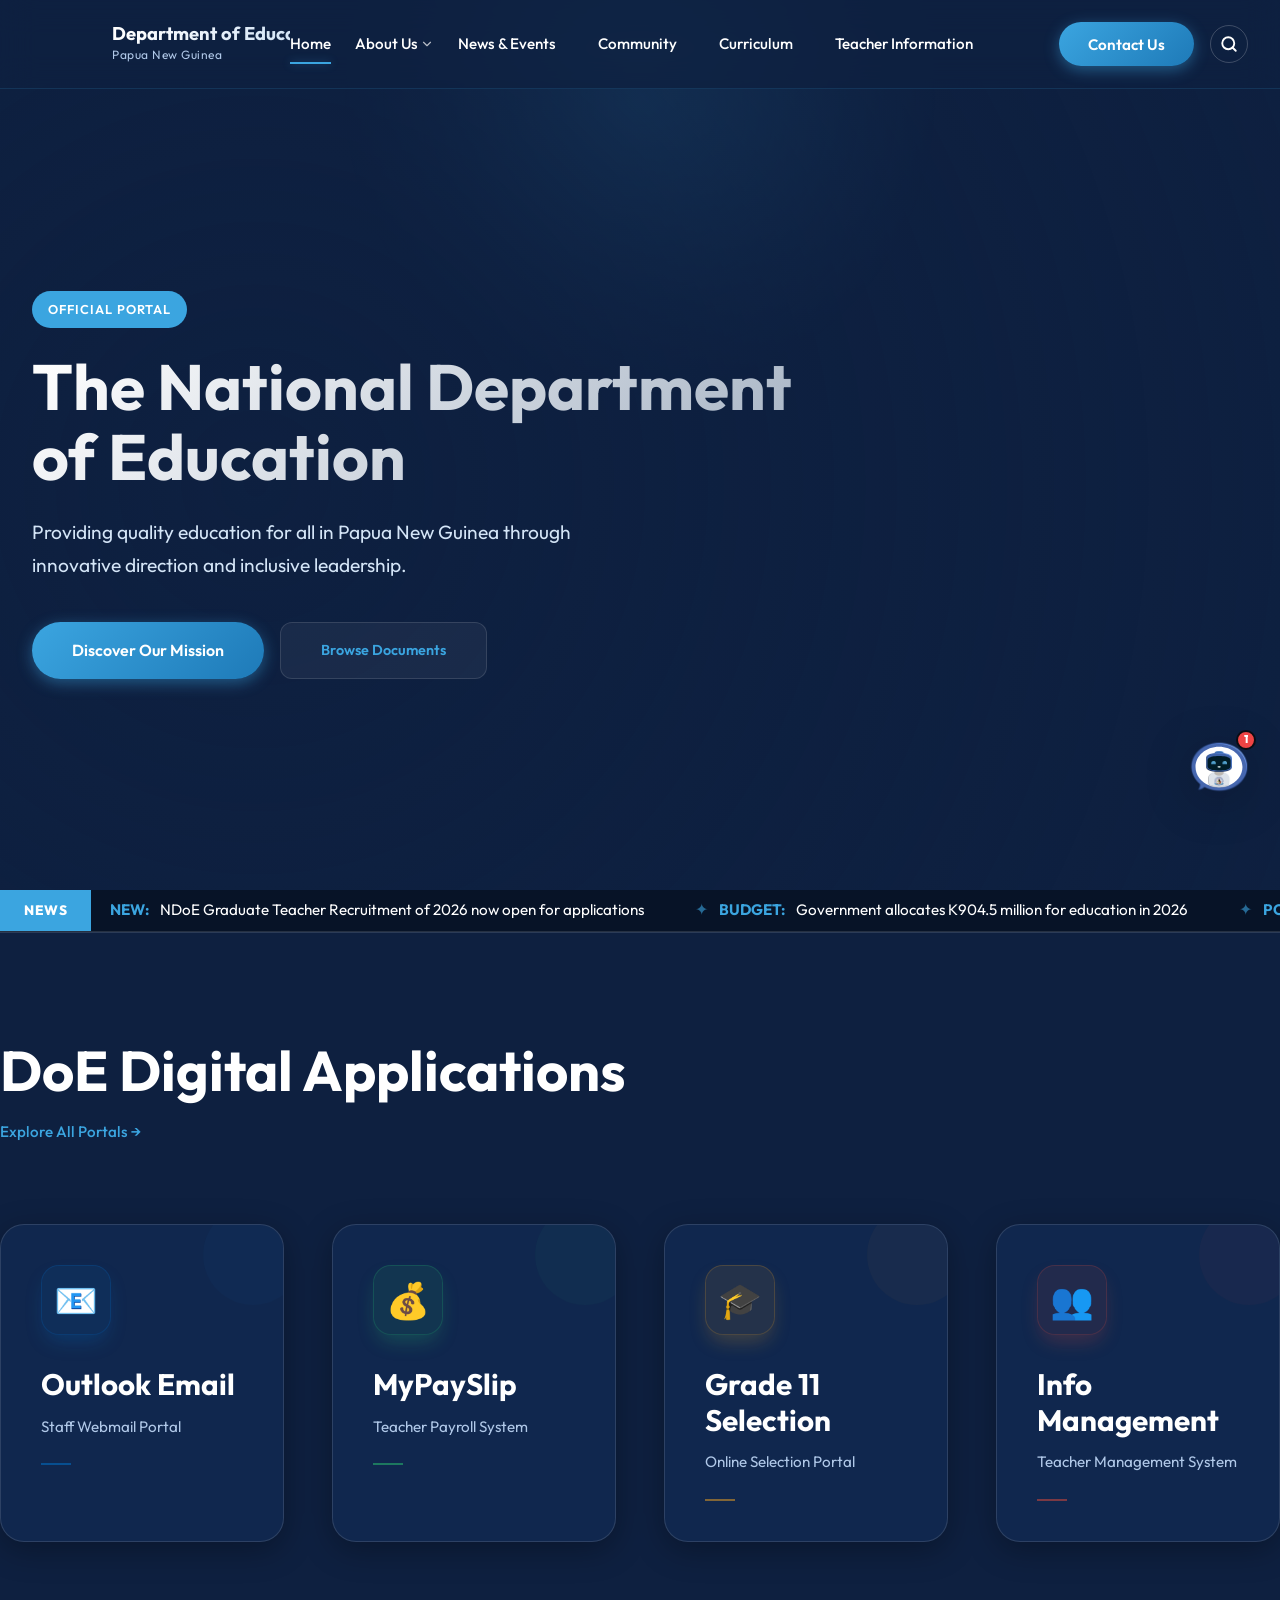
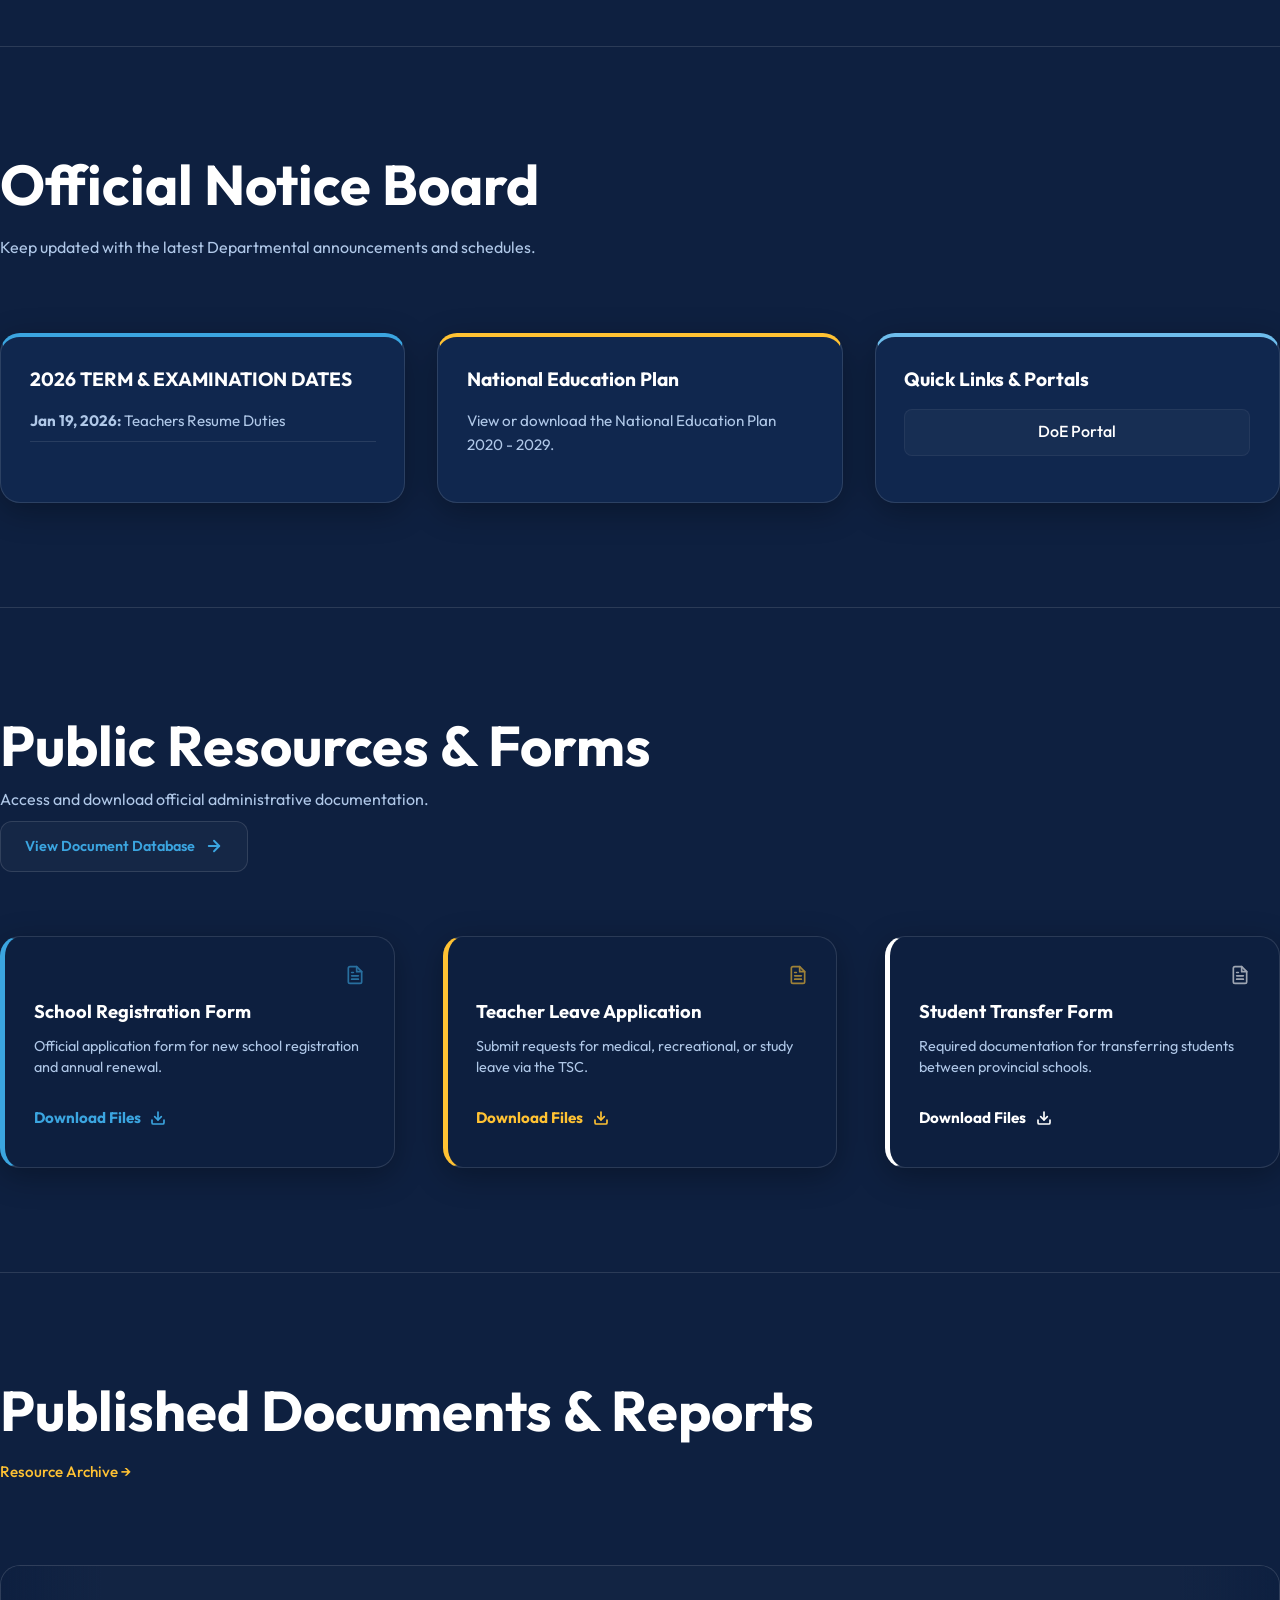
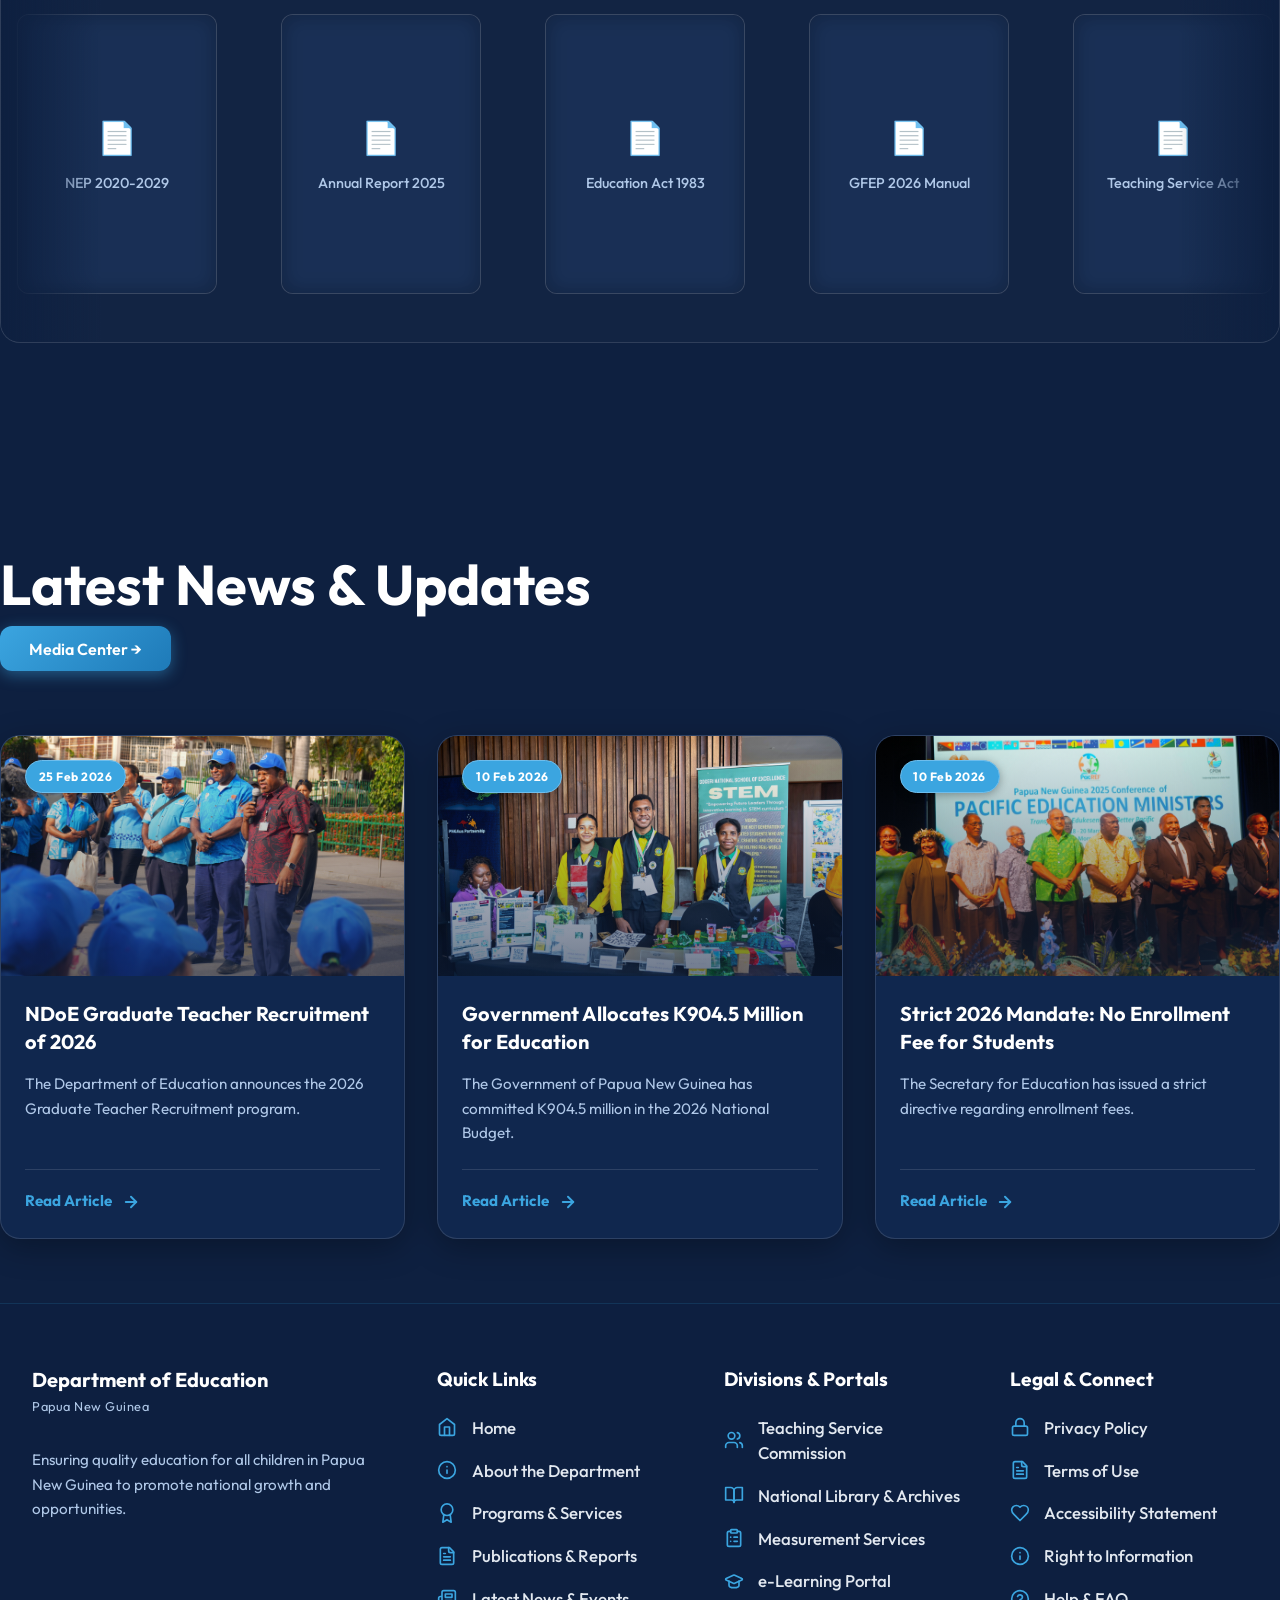
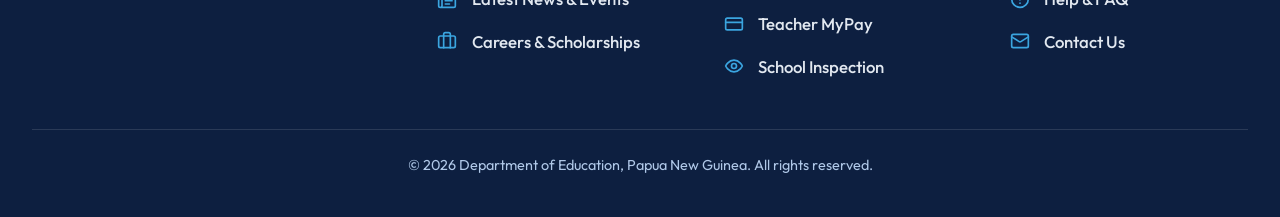
==== commit 758a431c: "refactor: move Contact Us from Quick Links to Legal & Connect footer column" ====
--- a/index.html
+++ b/index.html
@@ -275,10 +275,6 @@
                     <svg xmlns="http://www.w3.org/2000/svg" viewBox="0 0 24 24" fill="none" stroke="currentColor" stroke-width="2" stroke-linecap="round" stroke-linejoin="round" class="lucide lucide-briefcase footer-icon"><path d="M16 20V4a2 2 0 0 0-2-2h-4a2 2 0 0 0-2 2v16"/><rect width="20" height="14" x="2" y="6" rx="2"/></svg>
                     Careers & Scholarships
                 </a>
-                <a href="#contact">
-                    <svg xmlns="http://www.w3.org/2000/svg" viewBox="0 0 24 24" fill="none" stroke="currentColor" stroke-width="2" stroke-linecap="round" stroke-linejoin="round" class="lucide lucide-mail footer-icon"><rect width="20" height="16" x="2" y="4" rx="2"/><path d="m22 7-8.97 5.7a1.94 1.94 0 0 1-2.06 0L2 7"/></svg>
-                    Contact Us
-                </a>
             </div>
 
             <div class="footer-col">
@@ -330,6 +326,10 @@
                 <a href="#faq">
                     <svg xmlns="http://www.w3.org/2000/svg" viewBox="0 0 24 24" fill="none" stroke="currentColor" stroke-width="2" stroke-linecap="round" stroke-linejoin="round" class="lucide lucide-help-circle footer-icon"><circle cx="12" cy="12" r="10"/><path d="M9.09 9a3 3 0 0 1 5.83 1c0 2-3 3-3 3"/><path d="M12 17h.01"/></svg>
                     Help & FAQ
+                </a>
+                <a href="#contact">
+                    <svg xmlns="http://www.w3.org/2000/svg" viewBox="0 0 24 24" fill="none" stroke="currentColor" stroke-width="2" stroke-linecap="round" stroke-linejoin="round" class="lucide lucide-mail footer-icon"><rect width="20" height="16" x="2" y="4" rx="2"/><path d="m22 7-8.97 5.7a1.94 1.94 0 0 1-2.06 0L2 7"/></svg>
+                    Contact Us
                 </a>
             </div>
         </div>
--- a/styles.css
+++ b/styles.css
@@ -2607,9 +2607,10 @@
 }
 
 .footer-logo {
-    width: 140px;
+    width: 200px;
+    max-width: 100%;
     height: auto;
-    max-height: 80px;
+    max-height: 110px;
     margin: 0;
     object-fit: contain;
 }
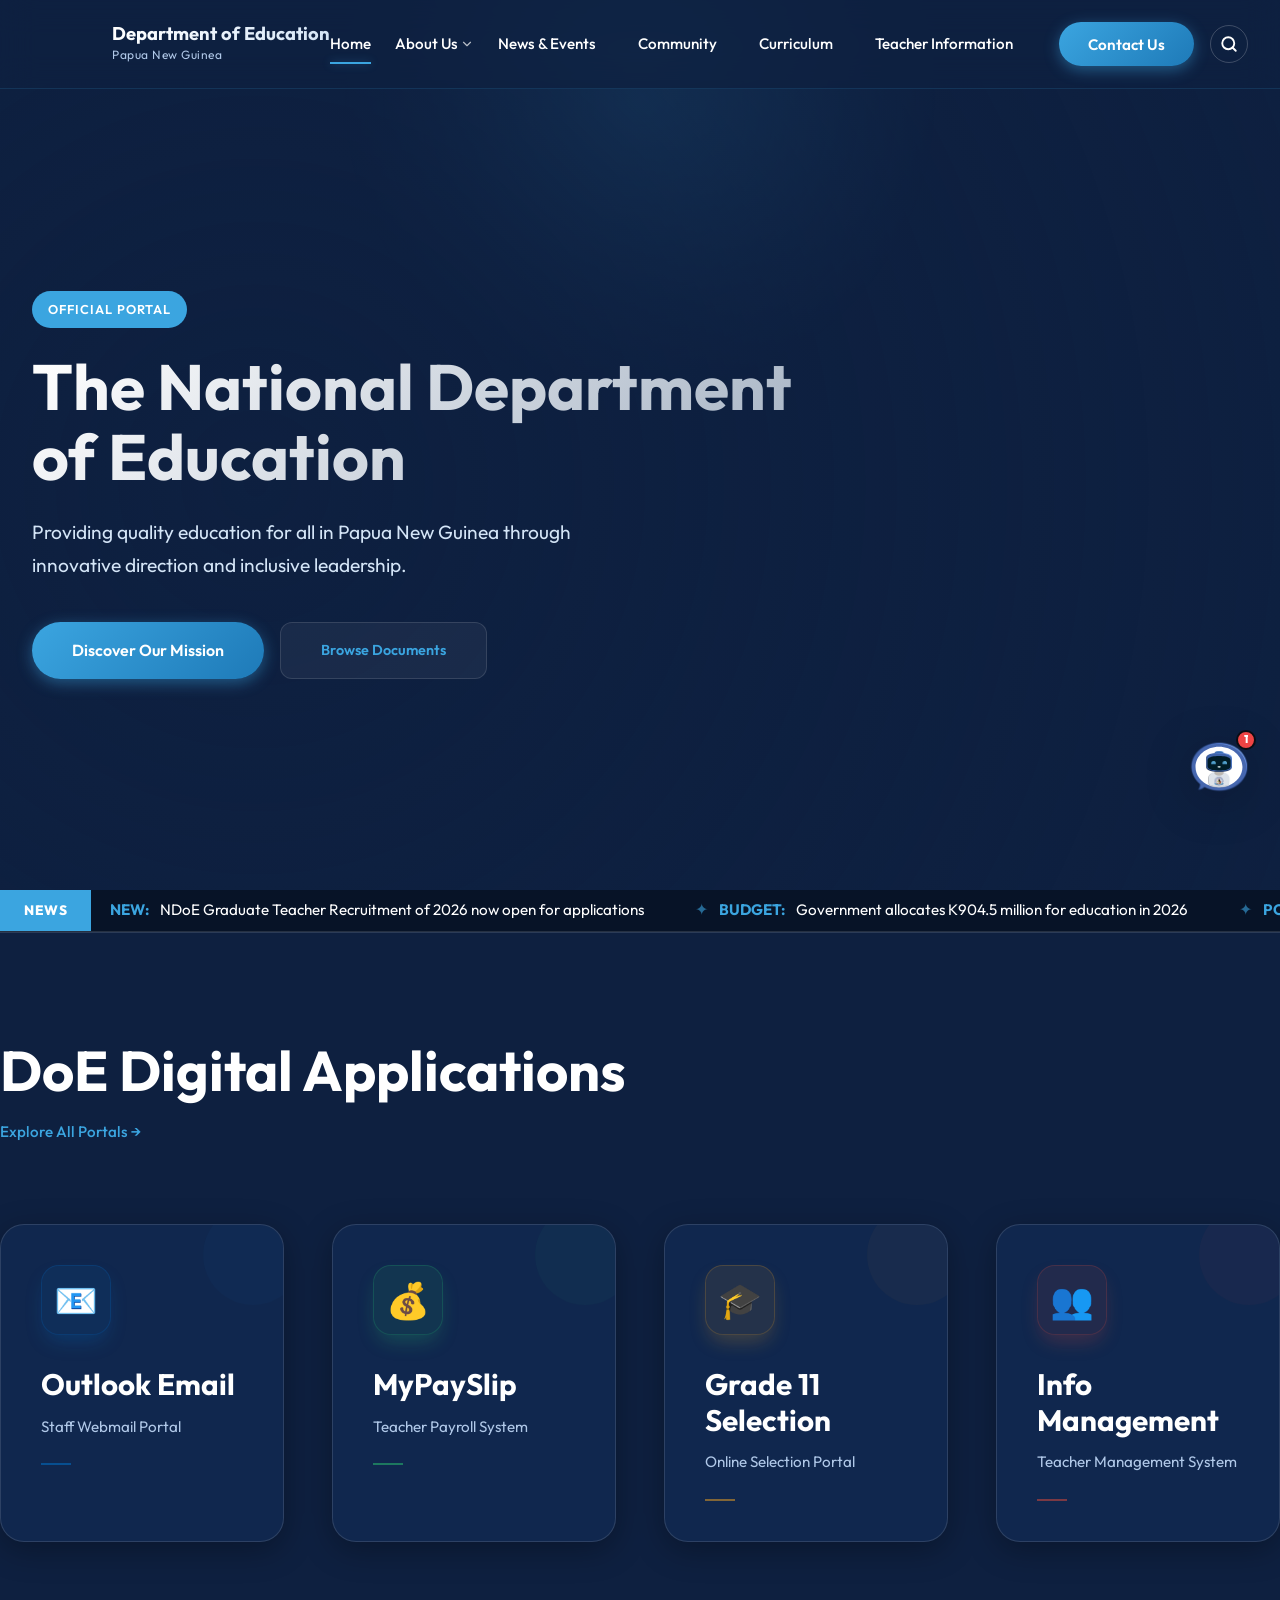
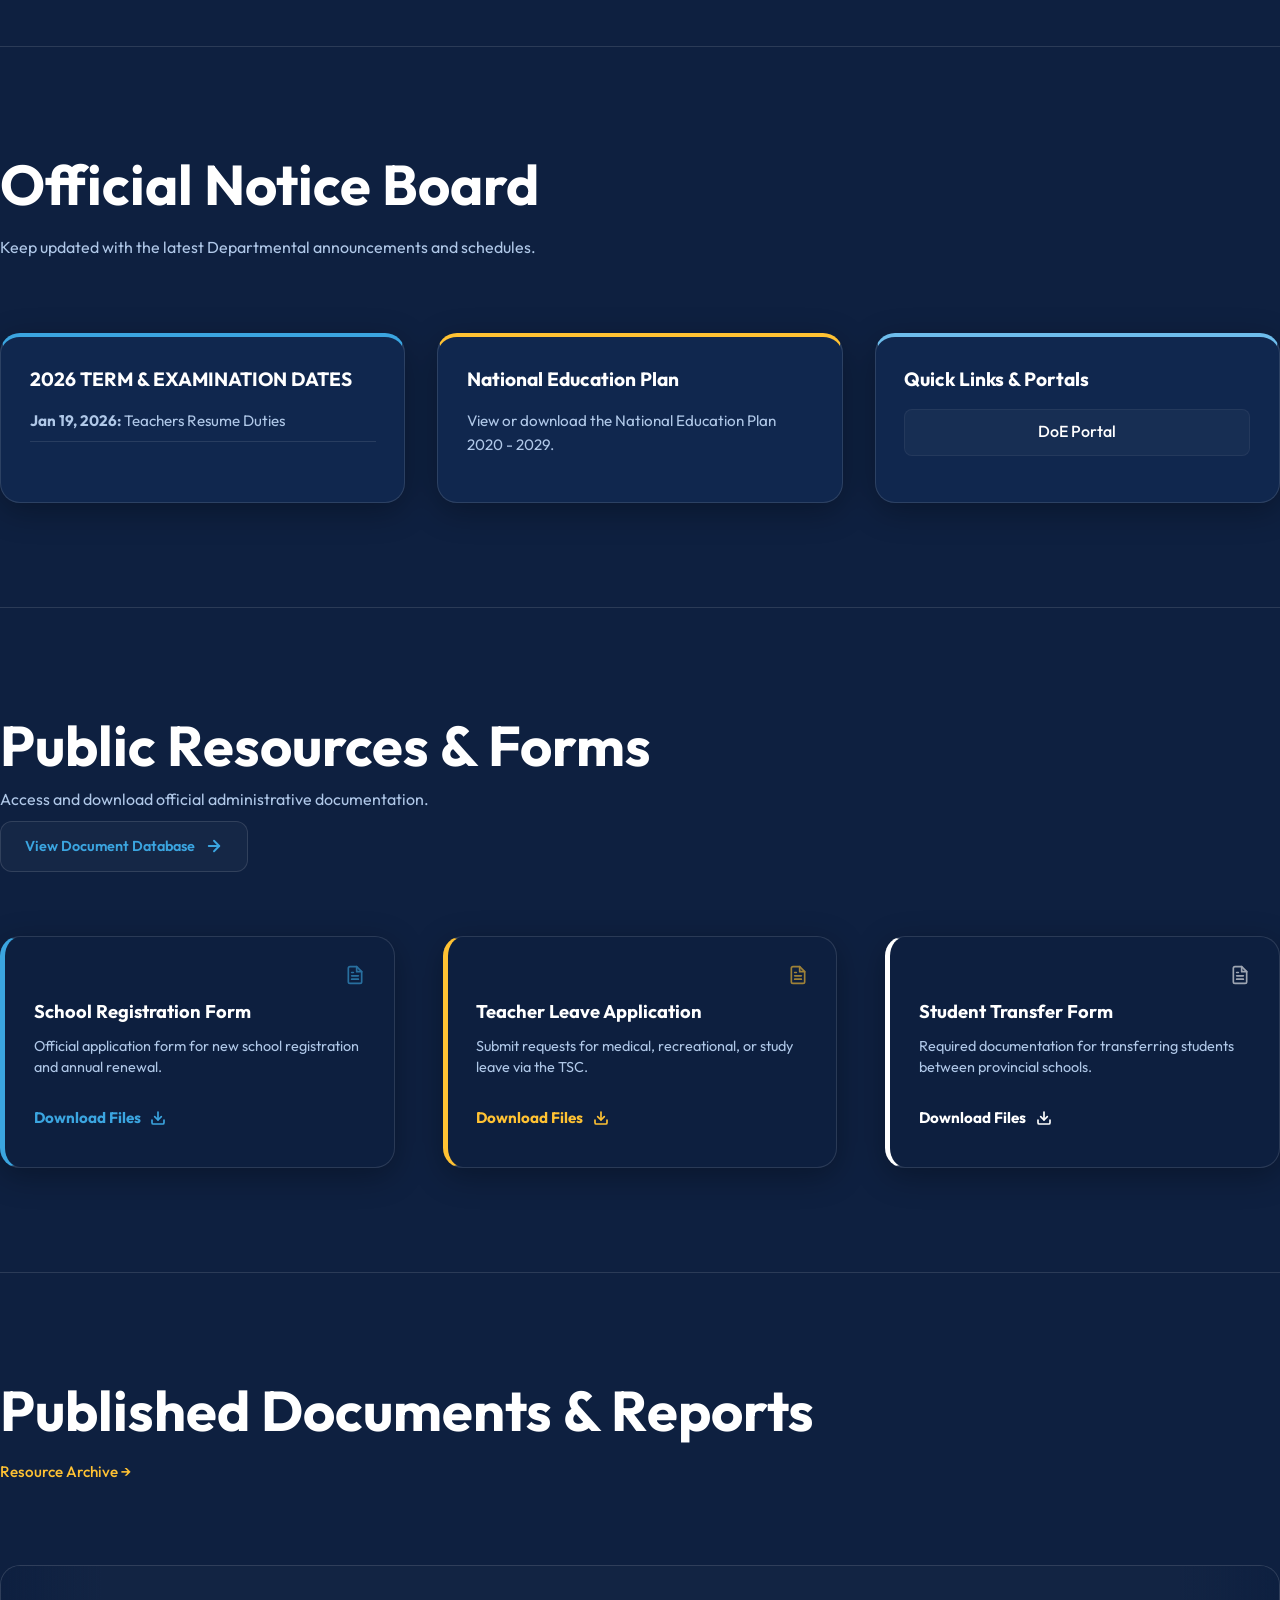
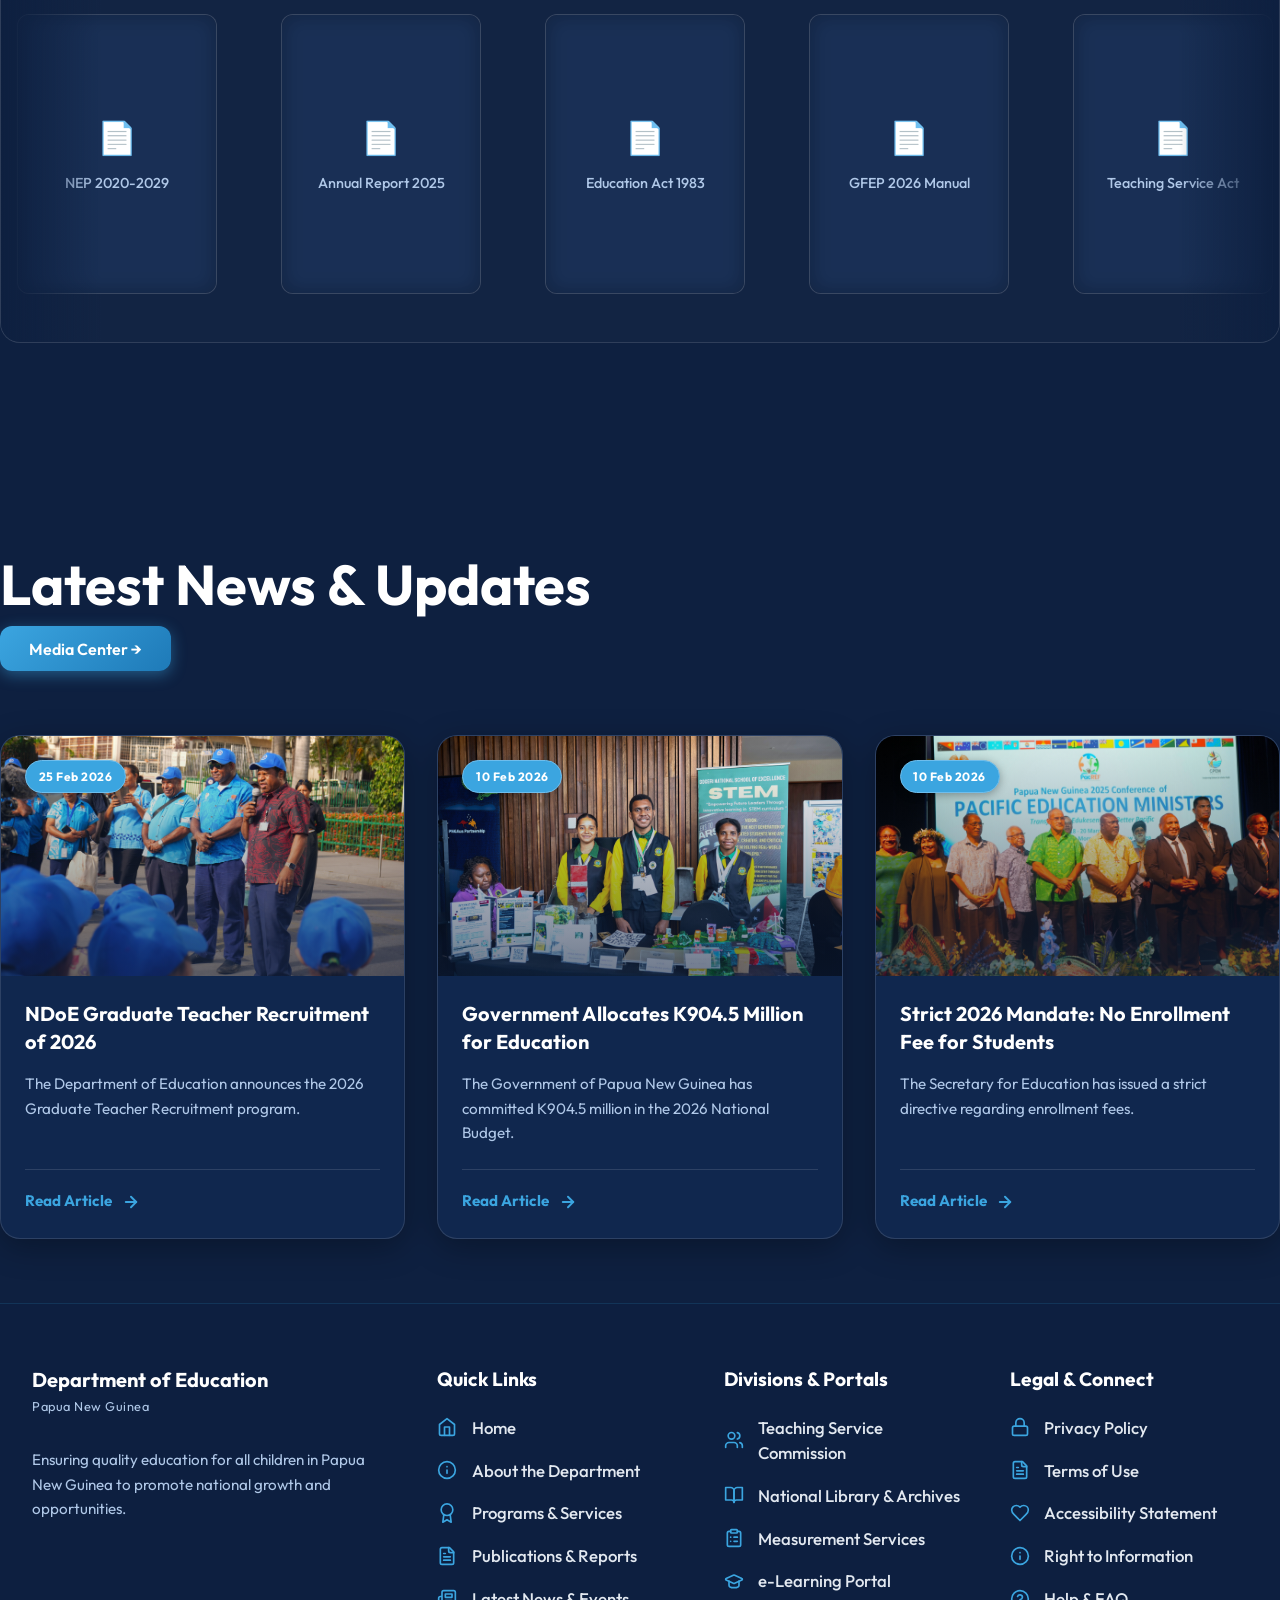
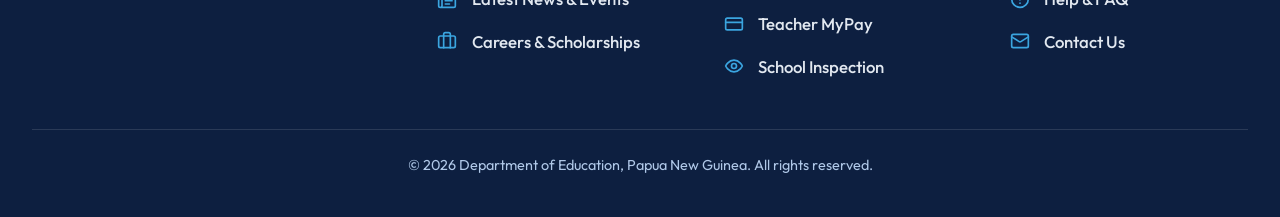
==== commit 06dd01a9: "style: unify navigation responsive breakpoint and prevent logo text clipping" ====
--- a/index.html
+++ b/index.html
@@ -389,7 +389,7 @@
             nav.querySelectorAll('a').forEach(link => {
                 link.addEventListener('click', (e) => {
                     const dropdownParent = link.parentElement;
-                    const isMobileAccordion = window.innerWidth <= 900 && dropdownParent.classList.contains('dropdown') && link.classList.contains('nav-link');
+                    const isMobileAccordion = window.innerWidth <= 1199 && dropdownParent.classList.contains('dropdown') && link.classList.contains('nav-link');
                     
                     if (isMobileAccordion) {
                         e.preventDefault(); 
--- a/styles.css
+++ b/styles.css
@@ -346,7 +346,7 @@
     align-items: center;
 }
 
-@media (min-width: 1025px) {
+@media (min-width: 1200px) {
     .header-container {
         display: flex;
         justify-content: space-between;
@@ -356,7 +356,7 @@
 
     .logo {
         flex: 1 0 0;
-        min-width: 0;
+        min-width: max-content;
     }
 
     .main-nav {
@@ -375,7 +375,7 @@
     }
 }
 
-@media (max-width: 1024px) {
+@media (max-width: 1199px) {
     .header-container {
         padding: 0.75rem 1.25rem;
     }
@@ -464,13 +464,13 @@
     gap: 1.5rem;
 }
 
-@media (max-width: 1024px) {
+@media (max-width: 1199px) {
     .main-nav {
         gap: 1.5rem;
     }
 }
 
-@media (max-width: 900px) {
+@media (max-width: 1199px) {
     .main-nav {
         flex-direction: column;
         position: fixed;
@@ -2661,7 +2661,7 @@
     z-index: 1001;
 }
 
-@media (max-width: 900px) {
+@media (max-width: 1199px) {
     .mobile-toggle {
         display: flex;
     }
@@ -2674,7 +2674,7 @@
     transition: var(--transition);
 }
 
-@media (max-width: 900px) {
+@media (max-width: 1199px) {
 
     /* Mobile Navigation Full-Screen Slide-Down */
     .main-nav {
